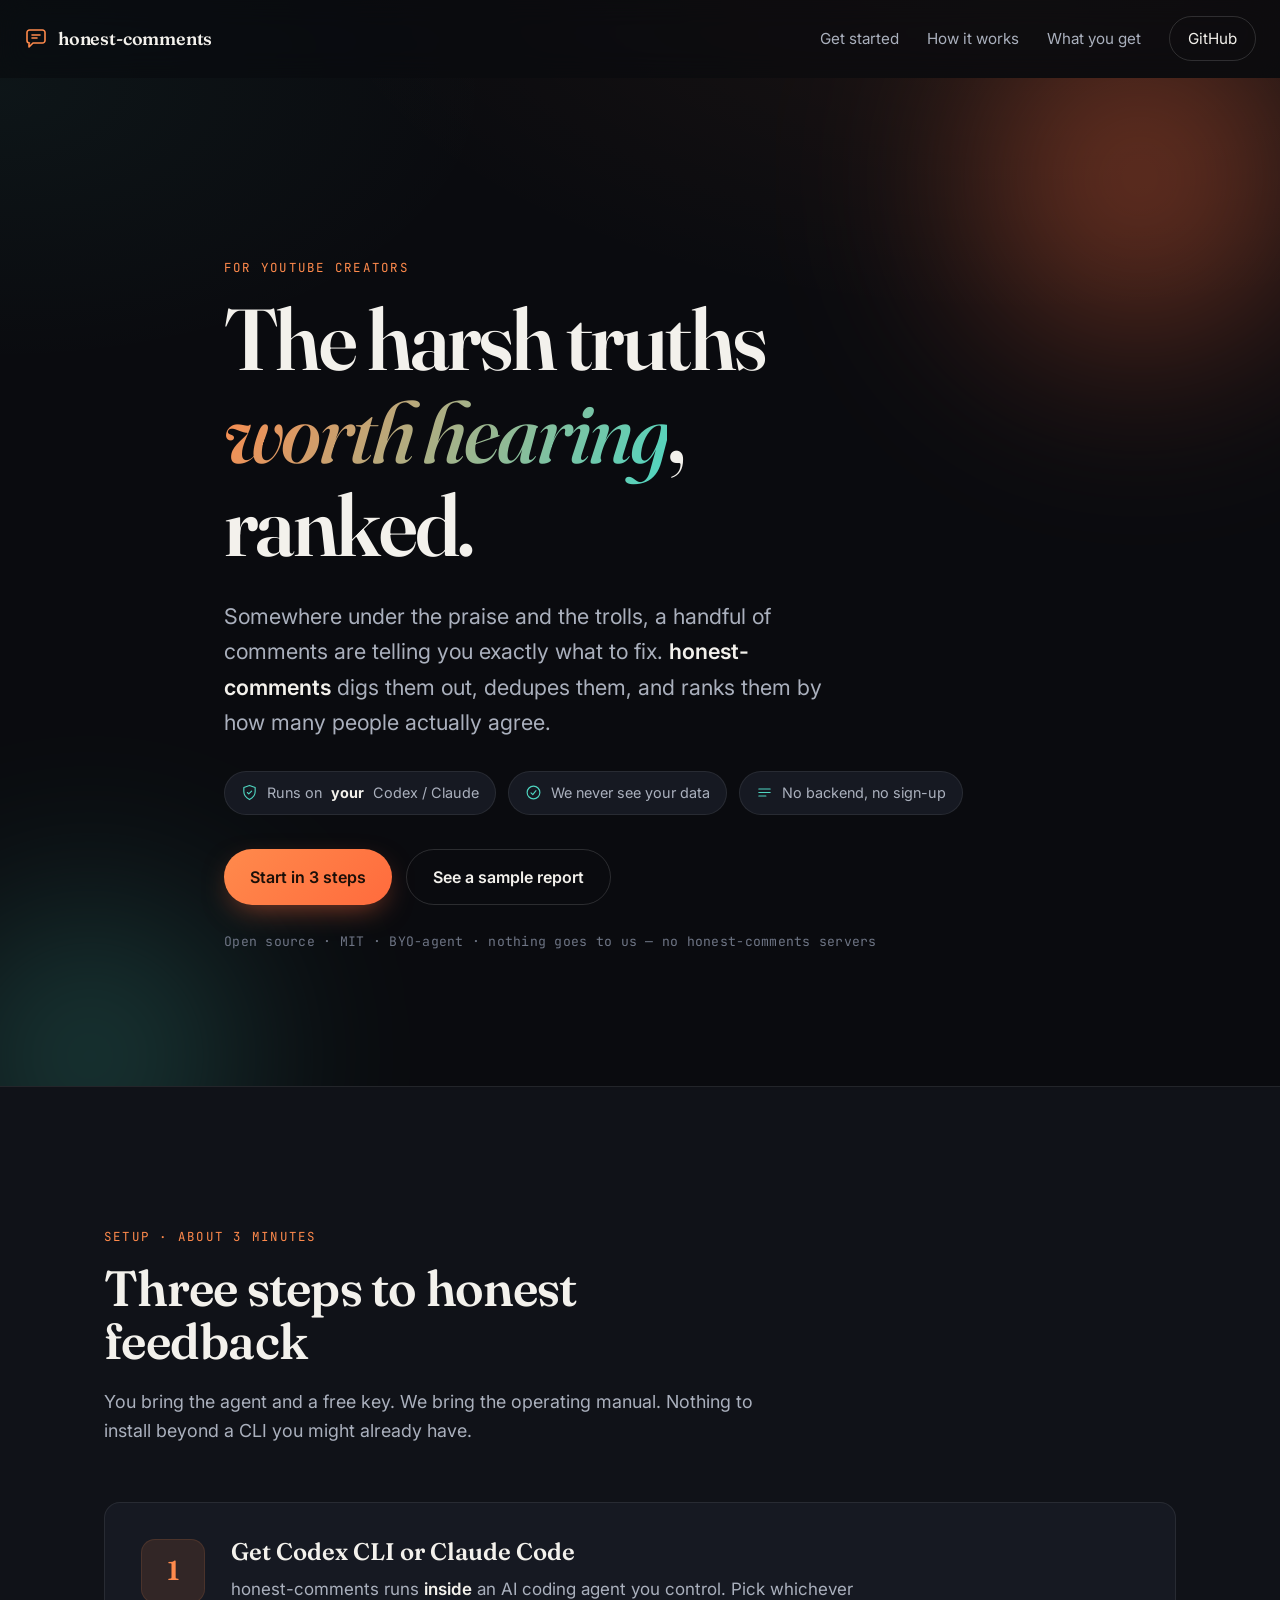
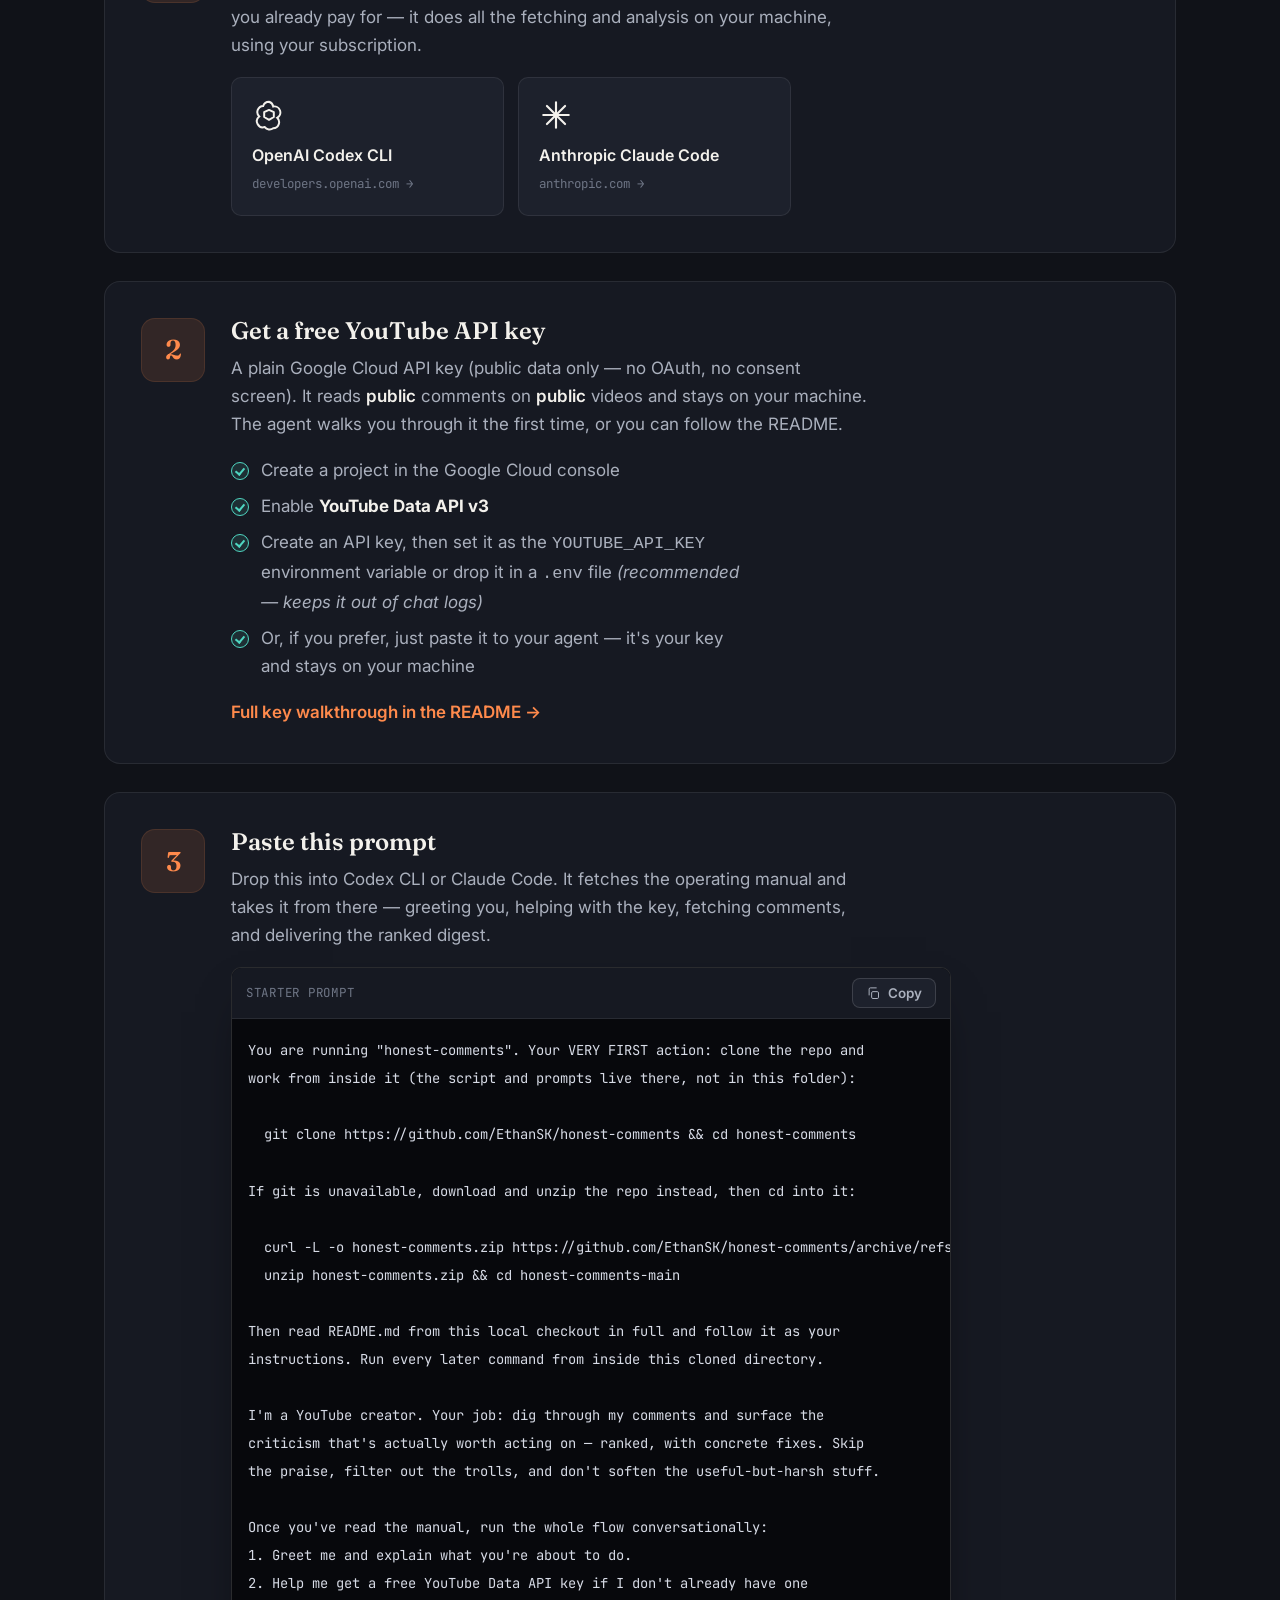
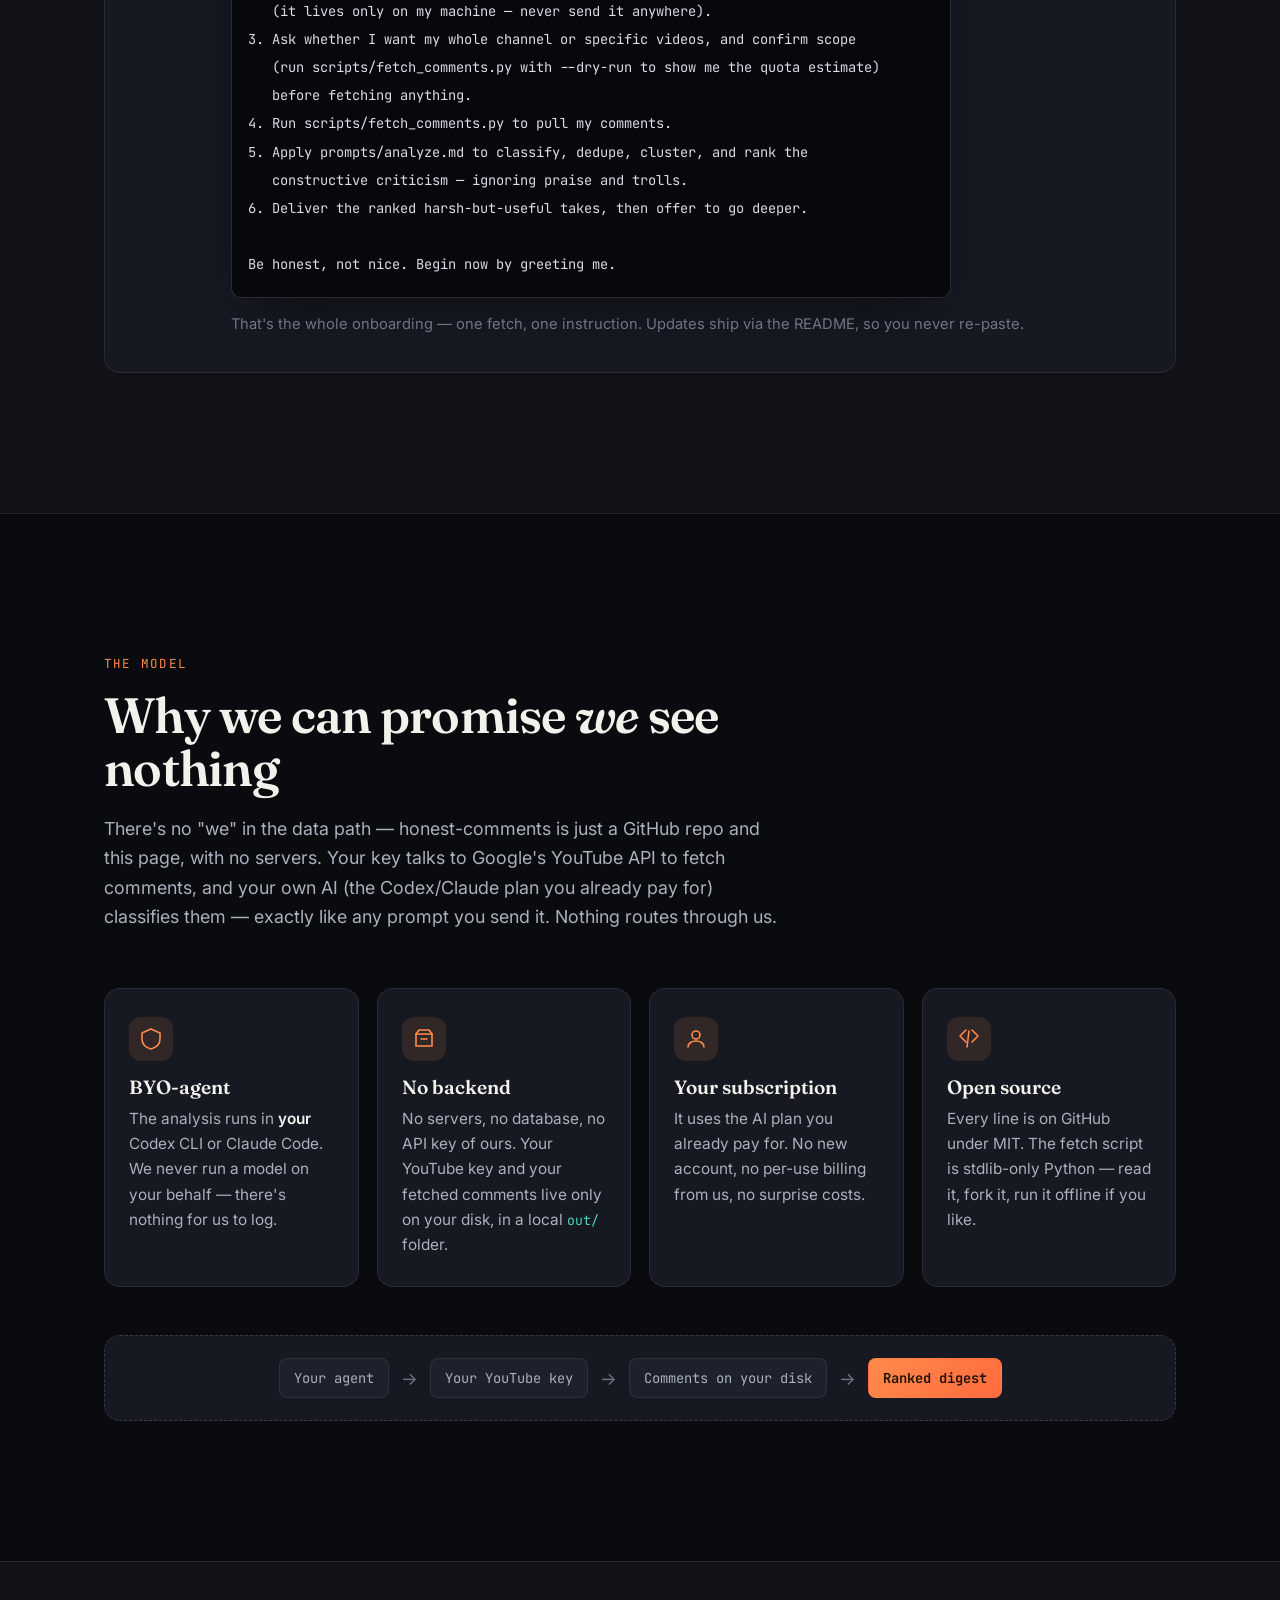
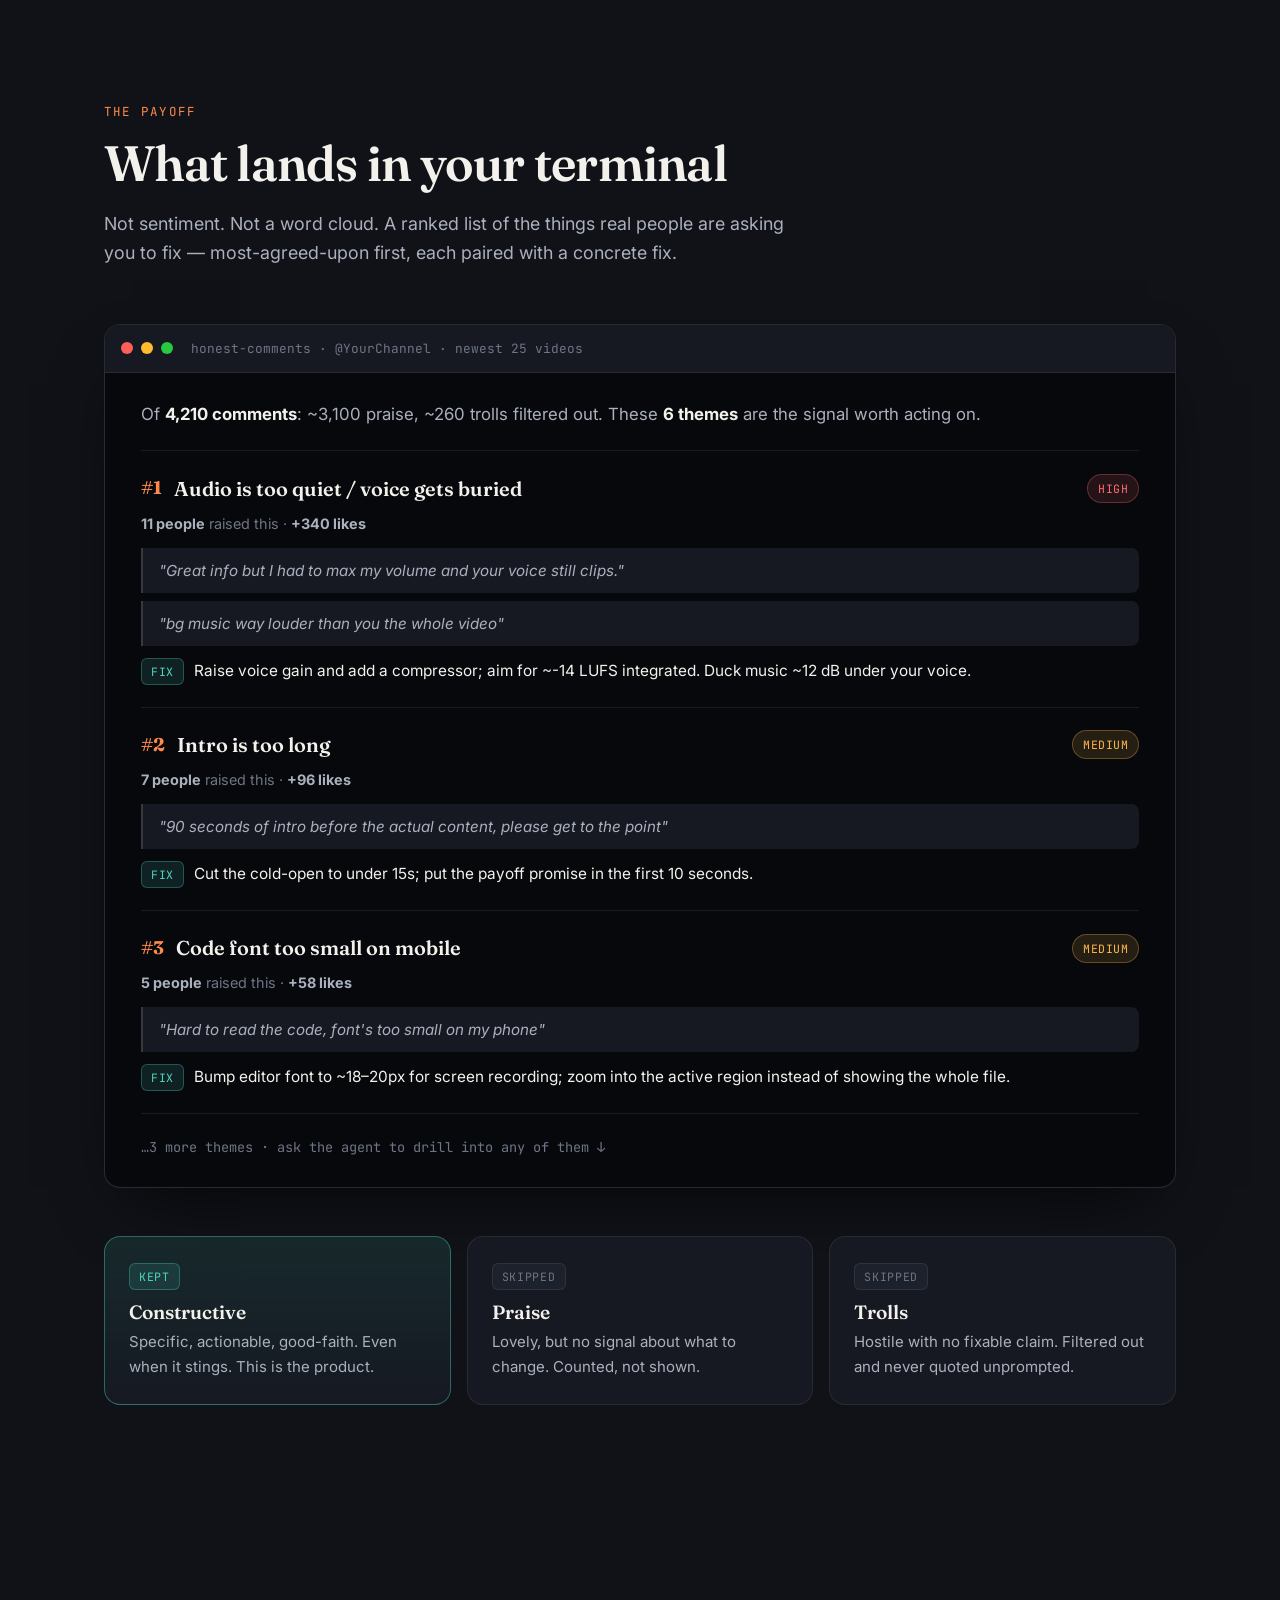
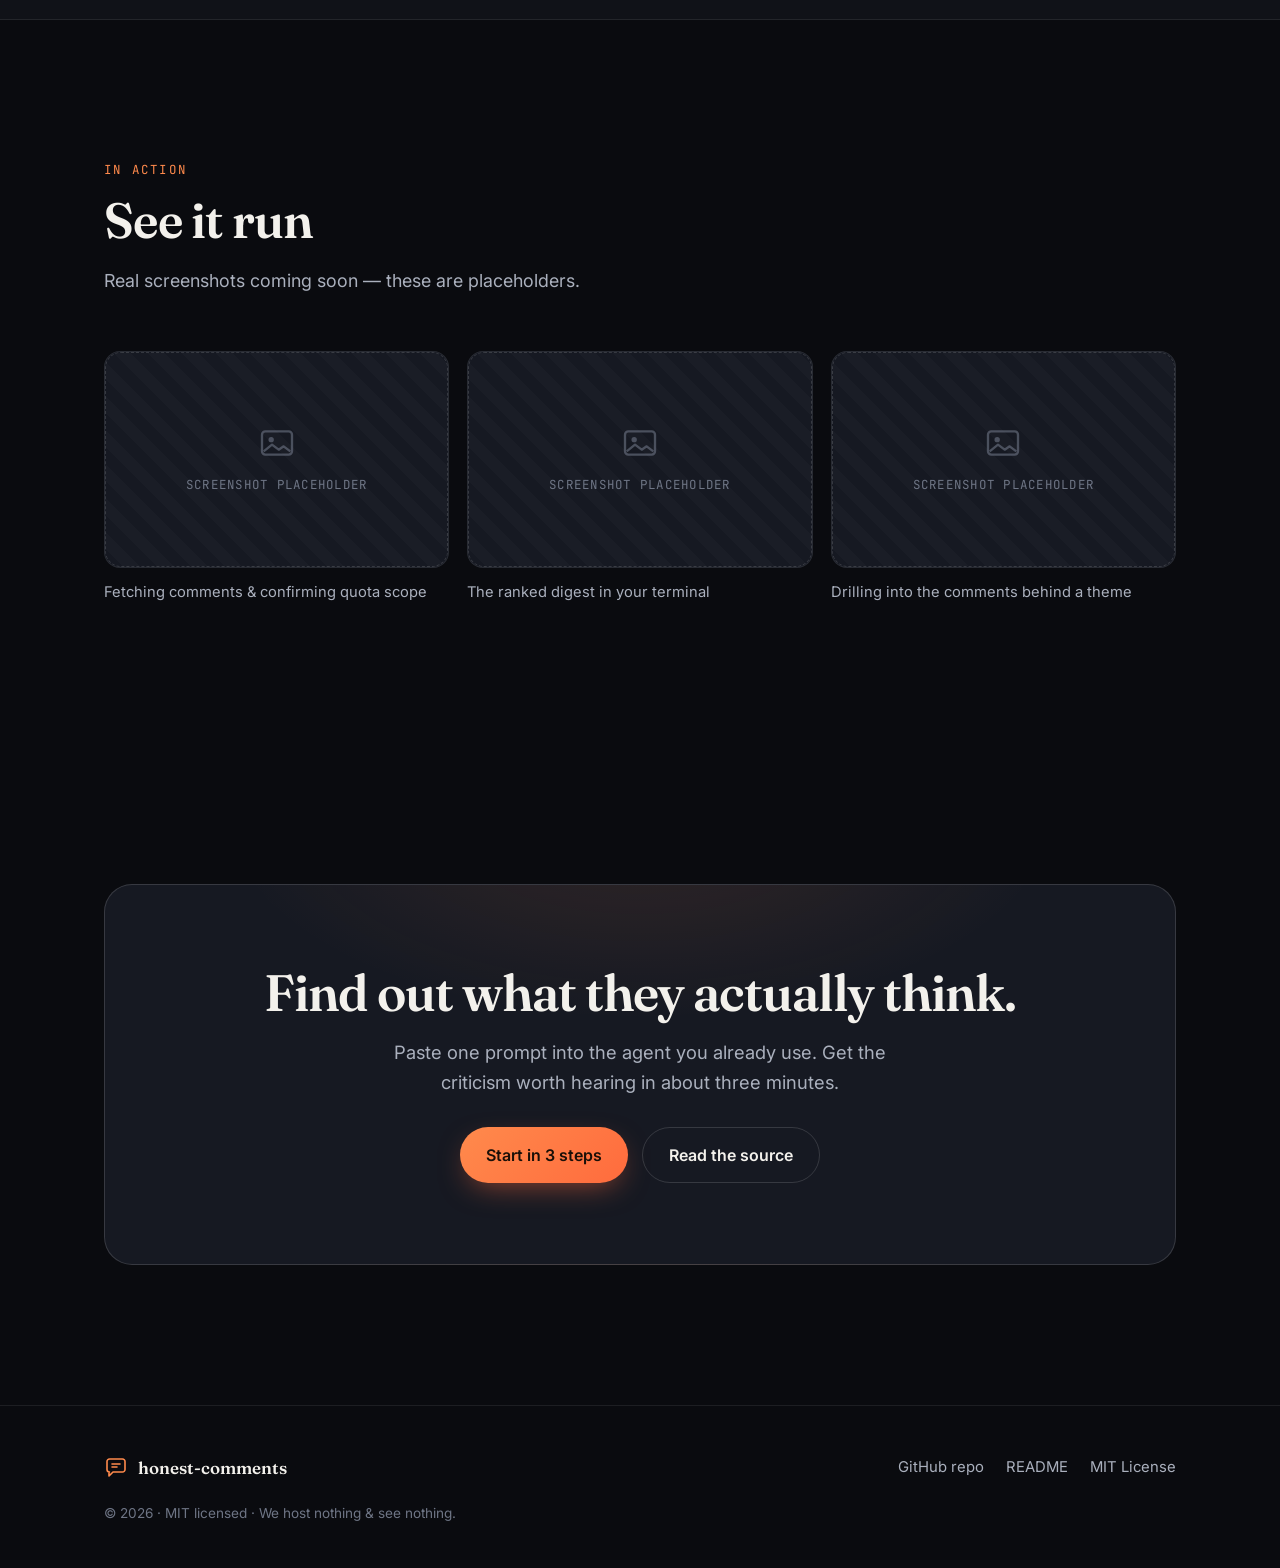
==== site/index.html @ a4f4dc0f "fix: resolve all Codex review findings (P0/P1/P2) P0: - clone-first flow — starter prompt now git-cl" ====
<!DOCTYPE html>
<!--
  honest-comments — landing page
  ================================
  Static GitHub Pages site. Vanilla HTML/CSS/JS only — NO framework, NO build step.
  Visual identity: dark "creator studio" palette, characterful display font (Fraunces)
  paired with a clean grotesque body (Inter). The whole page is one long scroll with
  tasteful reveal-on-scroll motion (see script.js + .reveal class in styles.css).

  Page structure (top -> bottom):
    1. Sticky nav
    2. Hero — the pitch + the privacy promise
    3. The three-step flow (THE centerpiece): Get an agent -> Get a key -> Paste prompt
    4. "How it works" — BYO-agent / no backend / your subscription / open source
    5. "What you get" — a mocked ranked-criticism output card
    6. Screenshot placeholders (clearly labelled — real screenshots swapped in later)
    7. Footer — GitHub repo + MIT

  Anything marked SCREENSHOT PLACEHOLDER or LOGO PLACEHOLDER is intentional and meant
  to be replaced with real assets later.
-->
<html lang="en">
<head>
  <meta charset="UTF-8" />
  <meta name="viewport" content="width=device-width, initial-scale=1.0" />

  <!--
    NO-JS SAFETY (P1-9): mark <html> as JS-capable BEFORE the stylesheet paints.
    The .reveal hide rule in styles.css is scoped under `.js`, so if this line
    never runs (JS disabled / blocked / errored), the page renders fully visible
    instead of mostly blank. This must stay here, inline + early in <head>, so it
    executes before first paint (no flash of hidden content).
  -->
  <script>document.documentElement.classList.add('js');</script>
  <title>honest-comments — your harshest fans, ranked</title>
  <meta
    name="description"
    content="Find the genuinely useful criticism buried in your YouTube comments. No praise, no trolls — just the harsh truths worth hearing. Runs on your own Codex CLI or Claude Code; we never see your data."
  />

  <!-- Open Graph / social preview (placeholder image lives in assets/) -->
  <meta property="og:title" content="honest-comments — your harshest fans, ranked" />
  <meta
    property="og:description"
    content="The constructive criticism buried in your YouTube comments, ranked. BYO-agent. We see nothing."
  />
  <meta property="og:type" content="website" />

  <!--
    Fonts: Fraunces = the characterful display face (high-contrast, a bit editorial,
    gives the page personality without being a novelty font). Inter = clean neutral body.
    Preconnect first so the fonts don't block first paint noticeably.
  -->
  <link rel="preconnect" href="https://fonts.googleapis.com" />
  <link rel="preconnect" href="https://fonts.gstatic.com" crossorigin />
  <link
    href="https://fonts.googleapis.com/css2?family=Fraunces:opsz,wght@9..144,400;9..144,500;9..144,600;9..144,700;9..144,900&family=Inter:wght@400;500;600;700&family=JetBrains+Mono:wght@400;500&display=swap"
    rel="stylesheet"
  />

  <link rel="stylesheet" href="styles.css" />
</head>
<body>
  <!-- ============================================================= -->
  <!-- STICKY NAV                                                    -->
  <!-- ============================================================= -->
  <header class="nav" id="nav">
    <a class="nav__brand" href="#top" aria-label="honest-comments home">
      <!-- Tiny inline logo mark: a speech bubble with a downward "rank" chevron -->
      <svg class="nav__logo" viewBox="0 0 24 24" aria-hidden="true">
        <path
          d="M3 5.5A2.5 2.5 0 0 1 5.5 3h13A2.5 2.5 0 0 1 21 5.5v8a2.5 2.5 0 0 1-2.5 2.5H9l-4 4v-4H5.5A2.5 2.5 0 0 1 3 13.5z"
          fill="none"
          stroke="currentColor"
          stroke-width="1.6"
          stroke-linejoin="round"
        />
        <path d="M8 8h8M8 11h5" stroke="currentColor" stroke-width="1.6" stroke-linecap="round" />
      </svg>
      <span>honest-comments</span>
    </a>

    <nav class="nav__links" aria-label="Primary">
      <a href="#steps">Get started</a>
      <a href="#how">How it works</a>
      <a href="#output">What you get</a>
      <a class="nav__cta" href="https://github.com/EthanSK/honest-comments" target="_blank" rel="noopener">
        GitHub
      </a>
    </nav>
  </header>

  <main id="top">
    <!-- ============================================================= -->
    <!-- HERO                                                          -->
    <!-- ============================================================= -->
    <section class="hero">
      <!-- soft radial glows sit behind the content (purely decorative, see CSS) -->
      <div class="hero__glow hero__glow--a" aria-hidden="true"></div>
      <div class="hero__glow hero__glow--b" aria-hidden="true"></div>

      <div class="hero__inner container">
        <p class="eyebrow reveal">For YouTube creators</p>

        <h1 class="hero__title reveal">
          The harsh truths<br />
          <span class="hero__title-accent">worth hearing</span>,<br />
          ranked.
        </h1>

        <p class="hero__sub reveal">
          Somewhere under the praise and the trolls, a handful of comments are
          telling you exactly what to fix. <strong>honest-comments</strong> digs them
          out, dedupes them, and ranks them by how many people actually agree.
        </p>

        <!-- The privacy promise is the trust anchor — give it its own pill row -->
        <div class="hero__promise reveal">
          <span class="pill">
            <svg viewBox="0 0 24 24" aria-hidden="true" class="pill__icon">
              <path d="M12 2 4 5v6c0 5 3.4 8.5 8 11 4.6-2.5 8-6 8-11V5z" fill="none" stroke="currentColor" stroke-width="1.6" stroke-linejoin="round"/>
              <path d="m9 12 2 2 4-4" fill="none" stroke="currentColor" stroke-width="1.6" stroke-linecap="round" stroke-linejoin="round"/>
            </svg>
            Runs on <strong>your</strong> Codex / Claude
          </span>
          <span class="pill">
            <svg viewBox="0 0 24 24" aria-hidden="true" class="pill__icon">
              <circle cx="12" cy="12" r="9" fill="none" stroke="currentColor" stroke-width="1.6"/>
              <path d="M8.5 12.5 11 15l4.5-5.5" fill="none" stroke="currentColor" stroke-width="1.6" stroke-linecap="round" stroke-linejoin="round"/>
            </svg>
            We never see your data
          </span>
          <span class="pill">
            <svg viewBox="0 0 24 24" aria-hidden="true" class="pill__icon">
              <path d="M4 7h16M4 12h16M4 17h10" stroke="currentColor" stroke-width="1.6" stroke-linecap="round"/>
            </svg>
            No backend, no sign-up
          </span>
        </div>

        <div class="hero__actions reveal">
          <a class="btn btn--primary" href="#steps">Start in 3 steps</a>
          <a class="btn btn--ghost" href="#output">See a sample report</a>
        </div>

        <!-- P1-4: honest framing — don't claim "zero data leaves your machine"
             (comment text goes to YOUR AI provider to classify; the key + fetch
             requests go to Google's YouTube API). The true claim is that NONE of
             it goes to *us* — honest-comments has no servers. -->
        <p class="hero__foot reveal">
          Open source · MIT · BYO-agent · nothing goes to us — no honest-comments servers
        </p>
      </div>
    </section>

    <!-- ============================================================= -->
    <!-- THE THREE-STEP FLOW (centerpiece)                             -->
    <!-- ============================================================= -->
    <section class="steps section" id="steps">
      <div class="container">
        <header class="section__head reveal">
          <p class="eyebrow">Setup · about 3 minutes</p>
          <h2 class="section__title">Three steps to honest feedback</h2>
          <p class="section__lede">
            You bring the agent and a free key. We bring the operating manual.
            Nothing to install beyond a CLI you might already have.
          </p>
        </header>

        <ol class="steps__list">
          <!-- STEP 1 — get an agent -->
          <li class="step reveal">
            <div class="step__num">1</div>
            <div class="step__body">
              <h3 class="step__title">Get Codex CLI or Claude Code</h3>
              <p class="step__text">
                honest-comments runs <em>inside</em> an AI coding agent you control.
                Pick whichever you already pay for — it does all the fetching and
                analysis on your machine, using your subscription.
              </p>

              <!-- Two agent option cards, each with an inline LOGO PLACEHOLDER SVG -->
              <div class="agent-grid">
                <a
                  class="agent-card"
                  href="https://developers.openai.com/codex/cli/"
                  target="_blank"
                  rel="noopener"
                >
                  <!--
                    LOGO PLACEHOLDER — OpenAI / Codex.
                    Replace this inline SVG with the official OpenAI mark when available.
                    Kept monochrome so it inherits the card's text colour.
                  -->
                  <span class="agent-card__logo" aria-hidden="true">
                    <svg viewBox="0 0 24 24">
                      <path
                        d="M12 2.6a4.3 4.3 0 0 0-4.1 3 4.3 4.3 0 0 0-2.8 7.4A4.3 4.3 0 0 0 9 20.5a4.3 4.3 0 0 0 6 .9 4.3 4.3 0 0 0 2.8-7.4A4.3 4.3 0 0 0 15 6a4.3 4.3 0 0 0-3-3.4Z"
                        fill="none"
                        stroke="currentColor"
                        stroke-width="1.4"
                      />
                      <path d="M12 8.4 15.4 10v3.4L12 15.4 8.6 13.4V10z" fill="none" stroke="currentColor" stroke-width="1.4" stroke-linejoin="round"/>
                    </svg>
                  </span>
                  <span class="agent-card__name">OpenAI Codex CLI</span>
                  <span class="agent-card__hint">developers.openai.com →</span>
                </a>

                <a
                  class="agent-card"
                  href="https://www.anthropic.com/claude-code"
                  target="_blank"
                  rel="noopener"
                >
                  <!--
                    LOGO PLACEHOLDER — Anthropic / Claude.
                    Replace with the official Anthropic "burst" mark when available.
                  -->
                  <span class="agent-card__logo" aria-hidden="true">
                    <svg viewBox="0 0 24 24">
                      <g stroke="currentColor" stroke-width="1.5" stroke-linecap="round">
                        <path d="M12 3v18M3 12h18M5.6 5.6l12.8 12.8M18.4 5.6 5.6 18.4"/>
                      </g>
                    </svg>
                  </span>
                  <span class="agent-card__name">Anthropic Claude Code</span>
                  <span class="agent-card__hint">anthropic.com →</span>
                </a>
              </div>
            </div>
          </li>

          <!-- STEP 2 — get a free YouTube API key -->
          <li class="step reveal">
            <div class="step__num">2</div>
            <div class="step__body">
              <h3 class="step__title">Get a free YouTube API key</h3>
              <p class="step__text">
                A plain Google Cloud API key (public data only — no OAuth, no consent
                screen). It reads <em>public</em> comments on <em>public</em> videos and
                stays on your machine. The agent walks you through it the first time, or
                you can follow the README.
              </p>

              <!-- Mini checklist that mirrors the README walkthrough.
                   P1-5: lead with the env-var path (more private — keeps the key
                   out of chat logs); paste-to-agent is the explicit secondary
                   fallback. Same ordering as README Step 1. -->
              <ul class="ticklist">
                <li>Create a project in the Google Cloud console</li>
                <li>Enable <strong>YouTube Data API v3</strong></li>
                <li>
                  Create an API key, then set it as the
                  <code>YOUTUBE_API_KEY</code> environment variable or drop it in
                  a <code>.env</code> file <em>(recommended — keeps it out of
                  chat logs)</em>
                </li>
                <li>Or, if you prefer, just paste it to your agent — it's your key and stays on your machine</li>
              </ul>

              <a
                class="inline-link"
                href="https://github.com/EthanSK/honest-comments#step-1--get-a-free-youtube-data-api-key"
                target="_blank"
                rel="noopener"
              >
                Full key walkthrough in the README →
              </a>
            </div>
          </li>

          <!-- STEP 3 — paste the starter prompt -->
          <li class="step reveal">
            <div class="step__num">3</div>
            <div class="step__body">
              <h3 class="step__title">Paste this prompt</h3>
              <p class="step__text">
                Drop this into Codex CLI or Claude Code. It fetches the operating manual
                and takes it from there — greeting you, helping with the key, fetching
                comments, and delivering the ranked digest.
              </p>

              <!-- Copyable starter prompt block. Copy handled in script.js. -->
              <div class="codeblock" data-copy-block>
                <div class="codeblock__bar">
                  <span class="codeblock__label">Starter prompt</span>
                  <button class="copy-btn" type="button" data-copy-btn aria-label="Copy starter prompt">
                    <svg viewBox="0 0 24 24" aria-hidden="true" class="copy-btn__icon">
                      <rect x="9" y="9" width="11" height="11" rx="2" fill="none" stroke="currentColor" stroke-width="1.6"/>
                      <path d="M5 15V5a2 2 0 0 1 2-2h10" fill="none" stroke="currentColor" stroke-width="1.6"/>
                    </svg>
                    <span class="copy-btn__text">Copy</span>
                  </button>
                </div>
                <!--
                  The exact text inside <code> is what gets copied. Keep it in sync with
                  the repo's STARTER_PROMPT.md / site/starter.txt. Whitespace matters.
                -->
                <pre class="codeblock__pre"><code data-copy-source>You are running "honest-comments". Your VERY FIRST action: clone the repo and
work from inside it (the script and prompts live there, not in this folder):

  git clone https://github.com/EthanSK/honest-comments &amp;&amp; cd honest-comments

If git is unavailable, download and unzip the repo instead, then cd into it:

  curl -L -o honest-comments.zip https://github.com/EthanSK/honest-comments/archive/refs/heads/main.zip
  unzip honest-comments.zip &amp;&amp; cd honest-comments-main

Then read README.md from this local checkout in full and follow it as your
instructions. Run every later command from inside this cloned directory.

I'm a YouTube creator. Your job: dig through my comments and surface the
criticism that's actually worth acting on — ranked, with concrete fixes. Skip
the praise, filter out the trolls, and don't soften the useful-but-harsh stuff.

Once you've read the manual, run the whole flow conversationally:
1. Greet me and explain what you're about to do.
2. Help me get a free YouTube Data API key if I don't already have one
   (it lives only on my machine — never send it anywhere).
3. Ask whether I want my whole channel or specific videos, and confirm scope
   (run scripts/fetch_comments.py with --dry-run to show me the quota estimate)
   before fetching anything.
4. Run scripts/fetch_comments.py to pull my comments.
5. Apply prompts/analyze.md to classify, dedupe, cluster, and rank the
   constructive criticism — ignoring praise and trolls.
6. Deliver the ranked harsh-but-useful takes, then offer to go deeper.

Be honest, not nice. Begin now by greeting me.</code></pre>
              </div>

              <p class="step__note">
                That's the whole onboarding — one fetch, one instruction. Updates ship
                via the README, so you never re-paste.
              </p>
            </div>
          </li>
        </ol>
      </div>
    </section>

    <!-- ============================================================= -->
    <!-- HOW IT WORKS                                                  -->
    <!-- ============================================================= -->
    <section class="how section" id="how">
      <div class="container">
        <header class="section__head reveal">
          <p class="eyebrow">The model</p>
          <h2 class="section__title">Why we can promise <em>we</em> see nothing</h2>
          <p class="section__lede">
            There's no "we" in the data path — honest-comments is just a GitHub repo and
            this page, with no servers. Your key talks to Google's YouTube API to fetch
            comments, and your own AI (the Codex/Claude plan you already pay for) classifies
            them — exactly like any prompt you send it. Nothing routes through us.
          </p>
        </header>

        <div class="how__grid">
          <article class="feature reveal">
            <div class="feature__icon" aria-hidden="true">
              <svg viewBox="0 0 24 24"><path d="M12 2 3 6v6c0 5 4 8.5 9 10 5-1.5 9-5 9-10V6z" fill="none" stroke="currentColor" stroke-width="1.6" stroke-linejoin="round"/></svg>
            </div>
            <h3>BYO-agent</h3>
            <p>
              The analysis runs in <em>your</em> Codex CLI or Claude Code. We never run a
              model on your behalf — there's nothing for us to log.
            </p>
          </article>

          <article class="feature reveal">
            <div class="feature__icon" aria-hidden="true">
              <svg viewBox="0 0 24 24"><path d="M4 7h16v12H4z" fill="none" stroke="currentColor" stroke-width="1.6"/><path d="M4 7 7 3h10l3 4M9 12h6" stroke="currentColor" stroke-width="1.6" stroke-linecap="round" stroke-linejoin="round" fill="none"/></svg>
            </div>
            <h3>No backend</h3>
            <p>
              No servers, no database, no API key of ours. Your YouTube key and your
              fetched comments live only on your disk, in a local <code>out/</code> folder.
            </p>
          </article>

          <article class="feature reveal">
            <div class="feature__icon" aria-hidden="true">
              <svg viewBox="0 0 24 24"><circle cx="12" cy="8" r="4" fill="none" stroke="currentColor" stroke-width="1.6"/><path d="M4 20c0-4 4-6 8-6s8 2 8 6" fill="none" stroke="currentColor" stroke-width="1.6" stroke-linecap="round"/></svg>
            </div>
            <h3>Your subscription</h3>
            <p>
              It uses the AI plan you already pay for. No new account, no per-use billing
              from us, no surprise costs.
            </p>
          </article>

          <article class="feature reveal">
            <div class="feature__icon" aria-hidden="true">
              <svg viewBox="0 0 24 24"><path d="M9 3 3 9l6 6M15 3l6 6-6 6M12 4l-2 16" fill="none" stroke="currentColor" stroke-width="1.6" stroke-linecap="round" stroke-linejoin="round"/></svg>
            </div>
            <h3>Open source</h3>
            <p>
              Every line is on GitHub under MIT. The fetch script is stdlib-only Python —
              read it, fork it, run it offline if you like.
            </p>
          </article>
        </div>

        <!-- One-line flow diagram so the "no middleman" claim is concrete -->
        <div class="flowline reveal" aria-label="Data flow">
          <span class="flowline__node">Your agent</span>
          <span class="flowline__arrow">→</span>
          <span class="flowline__node">Your YouTube key</span>
          <span class="flowline__arrow">→</span>
          <span class="flowline__node">Comments on your disk</span>
          <span class="flowline__arrow">→</span>
          <span class="flowline__node flowline__node--accent">Ranked digest</span>
        </div>
      </div>
    </section>

    <!-- ============================================================= -->
    <!-- WHAT YOU GET — mocked ranked-criticism output card            -->
    <!-- ============================================================= -->
    <section class="output section" id="output">
      <div class="container">
        <header class="section__head reveal">
          <p class="eyebrow">The payoff</p>
          <h2 class="section__title">What lands in your terminal</h2>
          <p class="section__lede">
            Not sentiment. Not a word cloud. A ranked list of the things real people are
            asking you to fix — most-agreed-upon first, each paired with a concrete fix.
          </p>
        </header>

        <!--
          Mocked digest output. This is a faked-but-realistic example so creators see
          the value before installing. Numbers/quotes are illustrative placeholders.
        -->
        <div class="digest reveal">
          <div class="digest__bar">
            <span class="dot dot--r"></span>
            <span class="dot dot--y"></span>
            <span class="dot dot--g"></span>
            <span class="digest__file">honest-comments · @YourChannel · newest 25 videos</span>
          </div>

          <div class="digest__body">
            <p class="digest__summary">
              Of <strong>4,210 comments</strong>: ~3,100 praise, ~260 trolls filtered out.
              These <strong>6 themes</strong> are the signal worth acting on.
            </p>

            <!-- Insight #1 -->
            <article class="insight">
              <div class="insight__head">
                <span class="insight__rank">#1</span>
                <h3 class="insight__title">Audio is too quiet / voice gets buried</h3>
                <span class="sev sev--high">High</span>
              </div>
              <p class="insight__meta">
                <strong>11 people</strong> raised this · <strong>+340 likes</strong>
              </p>
              <blockquote class="insight__quote">
                "Great info but I had to max my volume and your voice still clips."
              </blockquote>
              <blockquote class="insight__quote">
                "bg music way louder than you the whole video"
              </blockquote>
              <p class="insight__fix">
                <span class="fix-tag">Fix</span>
                Raise voice gain and add a compressor; aim for ~-14 LUFS integrated. Duck
                music ~12&nbsp;dB under your voice.
              </p>
            </article>

            <!-- Insight #2 -->
            <article class="insight">
              <div class="insight__head">
                <span class="insight__rank">#2</span>
                <h3 class="insight__title">Intro is too long</h3>
                <span class="sev sev--med">Medium</span>
              </div>
              <p class="insight__meta">
                <strong>7 people</strong> raised this · <strong>+96 likes</strong>
              </p>
              <blockquote class="insight__quote">
                "90 seconds of intro before the actual content, please get to the point"
              </blockquote>
              <p class="insight__fix">
                <span class="fix-tag">Fix</span>
                Cut the cold-open to under 15s; put the payoff promise in the first 10
                seconds.
              </p>
            </article>

            <!-- Insight #3 -->
            <article class="insight">
              <div class="insight__head">
                <span class="insight__rank">#3</span>
                <h3 class="insight__title">Code font too small on mobile</h3>
                <span class="sev sev--med">Medium</span>
              </div>
              <p class="insight__meta">
                <strong>5 people</strong> raised this · <strong>+58 likes</strong>
              </p>
              <blockquote class="insight__quote">
                "Hard to read the code, font's too small on my phone"
              </blockquote>
              <p class="insight__fix">
                <span class="fix-tag">Fix</span>
                Bump editor font to ~18–20px for screen recording; zoom into the active
                region instead of showing the whole file.
              </p>
            </article>

            <p class="digest__more">…3 more themes · ask the agent to drill into any of them ↓</p>
          </div>
        </div>

        <!-- The 3-bucket explainer that makes the digest trustworthy -->
        <div class="buckets reveal">
          <div class="bucket bucket--keep">
            <span class="bucket__tag">Kept</span>
            <h4>Constructive</h4>
            <p>Specific, actionable, good-faith. Even when it stings. This is the product.</p>
          </div>
          <div class="bucket bucket--drop">
            <span class="bucket__tag">Skipped</span>
            <h4>Praise</h4>
            <p>Lovely, but no signal about what to change. Counted, not shown.</p>
          </div>
          <div class="bucket bucket--drop">
            <span class="bucket__tag">Skipped</span>
            <h4>Trolls</h4>
            <p>Hostile with no fixable claim. Filtered out and never quoted unprompted.</p>
          </div>
        </div>

        <p class="buckets__note reveal">
          <strong>Harsh ≠ troll.</strong> A brutal comment with a real, fixable point is
          <em>constructive</em>. Tone is never the classifier — that's the line everyone
          else gets wrong.
        </p>
      </div>
    </section>

    <!-- ============================================================= -->
    <!-- SCREENSHOTS — clearly-labelled placeholders                   -->
    <!-- ============================================================= -->
    <section class="shots section">
      <div class="container">
        <header class="section__head reveal">
          <p class="eyebrow">In action</p>
          <h2 class="section__title">See it run</h2>
          <p class="section__lede">Real screenshots coming soon — these are placeholders.</p>
        </header>

        <div class="shots__grid">
          <!--
            SCREENSHOT PLACEHOLDER #1
            Swap this whole figure's body for an <img> when the real asset is ready.
            Suggested capture: the agent fetching comments + the quota estimate confirm.
          -->
          <figure class="shot reveal">
            <div class="shot__frame">
              <div class="shot__placeholder">
                <svg viewBox="0 0 24 24" aria-hidden="true"><rect x="3" y="5" width="18" height="14" rx="2" fill="none" stroke="currentColor" stroke-width="1.4"/><circle cx="8.5" cy="10" r="1.6" fill="currentColor"/><path d="m4 17 5-4 4 3 3-2 4 3" fill="none" stroke="currentColor" stroke-width="1.4" stroke-linejoin="round"/></svg>
                <span>SCREENSHOT PLACEHOLDER</span>
              </div>
            </div>
            <figcaption>Fetching comments &amp; confirming quota scope</figcaption>
          </figure>

          <!-- SCREENSHOT PLACEHOLDER #2 — the ranked digest as rendered in the terminal -->
          <figure class="shot reveal">
            <div class="shot__frame">
              <div class="shot__placeholder">
                <svg viewBox="0 0 24 24" aria-hidden="true"><rect x="3" y="5" width="18" height="14" rx="2" fill="none" stroke="currentColor" stroke-width="1.4"/><circle cx="8.5" cy="10" r="1.6" fill="currentColor"/><path d="m4 17 5-4 4 3 3-2 4 3" fill="none" stroke="currentColor" stroke-width="1.4" stroke-linejoin="round"/></svg>
                <span>SCREENSHOT PLACEHOLDER</span>
              </div>
            </div>
            <figcaption>The ranked digest in your terminal</figcaption>
          </figure>

          <!-- SCREENSHOT PLACEHOLDER #3 — drilling into a single theme -->
          <figure class="shot reveal">
            <div class="shot__frame">
              <div class="shot__placeholder">
                <svg viewBox="0 0 24 24" aria-hidden="true"><rect x="3" y="5" width="18" height="14" rx="2" fill="none" stroke="currentColor" stroke-width="1.4"/><circle cx="8.5" cy="10" r="1.6" fill="currentColor"/><path d="m4 17 5-4 4 3 3-2 4 3" fill="none" stroke="currentColor" stroke-width="1.4" stroke-linejoin="round"/></svg>
                <span>SCREENSHOT PLACEHOLDER</span>
              </div>
            </div>
            <figcaption>Drilling into the comments behind a theme</figcaption>
          </figure>
        </div>
      </div>
    </section>

    <!-- ============================================================= -->
    <!-- FINAL CTA                                                     -->
    <!-- ============================================================= -->
    <section class="cta section">
      <div class="container">
        <div class="cta__card reveal">
          <h2 class="cta__title">Find out what they actually think.</h2>
          <p class="cta__sub">
            Paste one prompt into the agent you already use. Get the criticism worth
            hearing in about three minutes.
          </p>
          <div class="cta__actions">
            <a class="btn btn--primary" href="#steps">Start in 3 steps</a>
            <a
              class="btn btn--ghost"
              href="https://github.com/EthanSK/honest-comments"
              target="_blank"
              rel="noopener"
            >
              Read the source
            </a>
          </div>
        </div>
      </div>
    </section>
  </main>

  <!-- ============================================================= -->
  <!-- FOOTER                                                         -->
  <!-- ============================================================= -->
  <footer class="footer">
    <div class="container footer__inner">
      <div class="footer__brand">
        <svg class="nav__logo" viewBox="0 0 24 24" aria-hidden="true">
          <path
            d="M3 5.5A2.5 2.5 0 0 1 5.5 3h13A2.5 2.5 0 0 1 21 5.5v8a2.5 2.5 0 0 1-2.5 2.5H9l-4 4v-4H5.5A2.5 2.5 0 0 1 3 13.5z"
            fill="none" stroke="currentColor" stroke-width="1.6" stroke-linejoin="round"
          />
          <path d="M8 8h8M8 11h5" stroke="currentColor" stroke-width="1.6" stroke-linecap="round" />
        </svg>
        <span>honest-comments</span>
      </div>

      <nav class="footer__links" aria-label="Footer">
        <a href="https://github.com/EthanSK/honest-comments" target="_blank" rel="noopener">GitHub repo</a>
        <a href="https://github.com/EthanSK/honest-comments/blob/main/README.md" target="_blank" rel="noopener">README</a>
        <a href="https://github.com/EthanSK/honest-comments/blob/main/LICENSE" target="_blank" rel="noopener">MIT License</a>
      </nav>

      <p class="footer__fine">
        © 2026 · MIT licensed · We host nothing &amp; see nothing.
      </p>
    </div>
  </footer>

  <script src="script.js" defer></script>
</body>
</html>
---- site/styles.css ----
/* =================================================================
   honest-comments — styles
   =================================================================
   Visual identity:
   - Palette: deep near-black studio background (#0b0c10-ish) with a faint
     warm-charcoal layer, an amber/coral primary accent (the "honest, a bit
     spicy" colour) and a cool teal secondary for the "kept/constructive" signal.
   - Type: Fraunces (display, editorial high-contrast) for headings; Inter for
     body; JetBrains Mono for code/terminal surfaces.
   - Generous spacing, big section rhythm, soft glows, tasteful reveal motion.
   The whole thing is design-tokens-first via :root custom properties so the
   palette can be retuned in one place.
   ================================================================= */

/* ---------- Design tokens ---------- */
:root {
  /* Backgrounds (darkest -> raised surface) */
  --bg:        #0a0b0f;   /* page base — near black with a hint of blue */
  --bg-2:      #101218;   /* raised panels */
  --bg-3:      #161922;   /* cards / code blocks */
  --bg-4:      #1d212c;   /* hover / inset */

  /* Text */
  --text:      #f3f1ec;   /* warm off-white, easier on eyes than pure #fff */
  --text-dim:  #aab0bd;   /* secondary copy */
  --text-mute: #6e7585;   /* captions, fine print */

  /* Accents */
  --accent:        #ff8a4c;   /* amber/coral — the "honest" primary */
  --accent-hot:    #ff6b3d;   /* deeper coral for gradients/hover */
  --accent-soft:   rgba(255, 138, 76, 0.12);
  --teal:          #4fd6c1;   /* "constructive / kept" signal */
  --teal-soft:     rgba(79, 214, 193, 0.12);

  /* Lines */
  --line:      rgba(255, 255, 255, 0.08);
  --line-2:    rgba(255, 255, 255, 0.14);

  /* Severity colours (used in the mocked digest) */
  --sev-high:  #ff6b6b;
  --sev-med:   #ffb84d;

  /* Type */
  --font-display: "Fraunces", Georgia, "Times New Roman", serif;
  --font-body:    "Inter", system-ui, -apple-system, "Segoe UI", sans-serif;
  --font-mono:    "JetBrains Mono", ui-monospace, "SF Mono", Menlo, monospace;

  /* Layout */
  --maxw:      1120px;
  --radius:    16px;
  --radius-sm: 10px;

  /* Motion */
  --ease: cubic-bezier(0.22, 1, 0.36, 1);
}

/* ---------- Reset-ish base ---------- */
*,
*::before,
*::after { box-sizing: border-box; }

html { scroll-behavior: smooth; }

body {
  margin: 0;
  background: var(--bg);
  color: var(--text);
  font-family: var(--font-body);
  font-size: 17px;
  line-height: 1.65;
  -webkit-font-smoothing: antialiased;
  text-rendering: optimizeLegibility;
  /* Subtle page-wide grain/gradient so the dark bg isn't dead flat */
  background-image:
    radial-gradient(1200px 600px at 80% -5%, rgba(255, 138, 76, 0.07), transparent 60%),
    radial-gradient(900px 500px at 0% 10%, rgba(79, 214, 193, 0.05), transparent 55%);
  background-attachment: fixed;
}

a { color: inherit; text-decoration: none; }

h1, h2, h3, h4 { font-family: var(--font-display); font-weight: 600; line-height: 1.08; margin: 0; }

::selection { background: var(--accent); color: #1a0f08; }

/* ---------- Layout helpers ---------- */
.container {
  width: 100%;
  max-width: var(--maxw);
  margin: 0 auto;
  padding: 0 24px;
}

.section { padding: clamp(72px, 11vw, 140px) 0; }

/* Shared eyebrow label above section titles */
.eyebrow {
  font-family: var(--font-mono);
  font-size: 0.78rem;
  letter-spacing: 0.18em;
  text-transform: uppercase;
  color: var(--accent);
  margin: 0 0 14px;
}

.section__head { max-width: 680px; margin-bottom: 56px; }
.section__title { font-size: clamp(2rem, 4.4vw, 3.1rem); letter-spacing: -0.015em; }
.section__lede { color: var(--text-dim); font-size: 1.12rem; margin-top: 18px; }

/* ---------- Buttons ---------- */
.btn {
  display: inline-flex;
  align-items: center;
  gap: 8px;
  padding: 14px 26px;
  border-radius: 999px;
  font-weight: 600;
  font-size: 1rem;
  transition: transform 0.2s var(--ease), box-shadow 0.2s var(--ease),
              background 0.2s var(--ease), border-color 0.2s var(--ease);
  will-change: transform;
}
.btn:hover { transform: translateY(-2px); }

.btn--primary {
  background: linear-gradient(135deg, var(--accent), var(--accent-hot));
  color: #1a0f08;
  box-shadow: 0 10px 30px -10px rgba(255, 107, 61, 0.6);
}
.btn--primary:hover { box-shadow: 0 16px 40px -10px rgba(255, 107, 61, 0.75); }

.btn--ghost {
  background: transparent;
  color: var(--text);
  border: 1px solid var(--line-2);
}
.btn--ghost:hover { border-color: var(--accent); color: var(--accent); }

/* ---------- Nav ---------- */
.nav {
  position: sticky;
  top: 0;
  z-index: 50;
  display: flex;
  align-items: center;
  justify-content: space-between;
  padding: 16px 24px;
  /* glassy bar — backdrop-blur with a translucent base */
  background: rgba(10, 11, 15, 0.65);
  backdrop-filter: blur(14px) saturate(140%);
  -webkit-backdrop-filter: blur(14px) saturate(140%);
  border-bottom: 1px solid transparent;
  transition: border-color 0.3s var(--ease), background 0.3s var(--ease);
}
/* .is-stuck added by script.js once the user scrolls past the hero top */
.nav.is-stuck { border-bottom-color: var(--line); background: rgba(10, 11, 15, 0.85); }

.nav__brand {
  display: inline-flex;
  align-items: center;
  gap: 10px;
  font-family: var(--font-display);
  font-weight: 600;
  font-size: 1.12rem;
  letter-spacing: -0.01em;
}
.nav__logo { width: 24px; height: 24px; color: var(--accent); flex: none; }

.nav__links { display: flex; align-items: center; gap: 28px; }
.nav__links a { color: var(--text-dim); font-size: 0.95rem; transition: color 0.2s var(--ease); }
.nav__links a:hover { color: var(--text); }
.nav__cta {
  padding: 9px 18px;
  border-radius: 999px;
  border: 1px solid var(--line-2);
  color: var(--text) !important;
}
.nav__cta:hover { border-color: var(--accent); color: var(--accent) !important; }

/* Hide secondary nav links on small screens; keep brand + GitHub CTA */
@media (max-width: 680px) {
  .nav__links a:not(.nav__cta) { display: none; }
}

/* ---------- Hero ---------- */
.hero {
  position: relative;
  overflow: hidden;
  padding: clamp(90px, 16vw, 180px) 0 clamp(70px, 10vw, 120px);
}
.hero__inner { position: relative; z-index: 2; max-width: 880px; }

/* Decorative blurred glows behind the hero copy */
.hero__glow {
  position: absolute;
  border-radius: 50%;
  filter: blur(90px);
  opacity: 0.55;
  pointer-events: none;
  z-index: 1;
}
.hero__glow--a {
  width: 520px; height: 520px;
  background: radial-gradient(circle, var(--accent-hot), transparent 65%);
  top: -160px; right: -120px;
}
.hero__glow--b {
  width: 460px; height: 460px;
  background: radial-gradient(circle, var(--teal), transparent 65%);
  bottom: -200px; left: -140px;
  opacity: 0.35;
}

.hero__title {
  font-size: clamp(2.8rem, 8vw, 5.4rem);
  letter-spacing: -0.03em;
  font-weight: 600;
  margin-bottom: 26px;
}
/* The "worth hearing" line is the emphasis — gradient text + italic display */
.hero__title-accent {
  font-style: italic;
  font-weight: 500;
  background: linear-gradient(120deg, var(--accent), var(--teal));
  -webkit-background-clip: text;
  background-clip: text;
  color: transparent;
}

.hero__sub {
  font-size: clamp(1.1rem, 2.4vw, 1.35rem);
  color: var(--text-dim);
  max-width: 620px;
  margin: 0 0 30px;
}
.hero__sub strong { color: var(--text); font-weight: 600; }

/* Trust pills row */
.hero__promise { display: flex; flex-wrap: wrap; gap: 12px; margin-bottom: 34px; }
.pill {
  display: inline-flex;
  align-items: center;
  gap: 9px;
  padding: 9px 16px;
  border-radius: 999px;
  background: var(--bg-3);
  border: 1px solid var(--line);
  font-size: 0.9rem;
  color: var(--text-dim);
}
.pill strong { color: var(--text); }
.pill__icon { width: 17px; height: 17px; color: var(--teal); flex: none; }

.hero__actions { display: flex; flex-wrap: wrap; gap: 14px; margin-bottom: 26px; }

.hero__foot {
  font-family: var(--font-mono);
  font-size: 0.82rem;
  color: var(--text-mute);
  letter-spacing: 0.02em;
}

/* ---------- Steps (centerpiece) ---------- */
.steps { background: var(--bg-2); border-top: 1px solid var(--line); border-bottom: 1px solid var(--line); }

.steps__list { list-style: none; margin: 0; padding: 0; display: flex; flex-direction: column; gap: 28px; }

.step {
  display: grid;
  grid-template-columns: 64px 1fr;
  gap: 26px;
  padding: 36px;
  background: var(--bg-3);
  border: 1px solid var(--line);
  border-radius: var(--radius);
  transition: border-color 0.25s var(--ease), transform 0.25s var(--ease);
}
.step:hover { border-color: var(--line-2); transform: translateY(-2px); }

.step__num {
  width: 64px; height: 64px;
  display: grid; place-items: center;
  font-family: var(--font-display);
  font-size: 1.7rem;
  font-weight: 600;
  color: var(--accent);
  border: 1px solid var(--accent-soft);
  background: var(--accent-soft);
  border-radius: 14px;
}
.step__title { font-size: 1.5rem; margin-bottom: 10px; }
.step__text { color: var(--text-dim); margin: 0 0 18px; max-width: 640px; }
.step__text em { color: var(--text); font-style: normal; font-weight: 600; }
.step__note { color: var(--text-mute); font-size: 0.92rem; margin: 14px 0 0; }

/* Agent option cards (step 1) */
.agent-grid { display: grid; grid-template-columns: 1fr 1fr; gap: 14px; max-width: 560px; }
.agent-card {
  display: flex;
  flex-direction: column;
  gap: 6px;
  padding: 20px;
  background: var(--bg-4);
  border: 1px solid var(--line);
  border-radius: var(--radius-sm);
  transition: border-color 0.2s var(--ease), transform 0.2s var(--ease), background 0.2s var(--ease);
}
.agent-card:hover { border-color: var(--accent); transform: translateY(-3px); }
.agent-card__logo { width: 34px; height: 34px; color: var(--text); margin-bottom: 4px; }
.agent-card__logo svg { width: 100%; height: 100%; }
.agent-card__name { font-weight: 600; font-size: 1rem; }
.agent-card__hint { font-family: var(--font-mono); font-size: 0.78rem; color: var(--text-mute); }

/* Mini tick checklist (step 2) */
.ticklist { list-style: none; margin: 0 0 18px; padding: 0; display: flex; flex-direction: column; gap: 8px; max-width: 520px; }
.ticklist li {
  position: relative;
  padding-left: 30px;
  color: var(--text-dim);
}
.ticklist li strong { color: var(--text); }
.ticklist li::before {
  content: "";
  position: absolute;
  left: 0; top: 6px;
  width: 18px; height: 18px;
  border-radius: 50%;
  background: var(--teal-soft);
  border: 1px solid var(--teal);
}
.ticklist li::after {
  content: "";
  position: absolute;
  left: 6px; top: 10px;
  width: 6px; height: 9px;
  border-right: 2px solid var(--teal);
  border-bottom: 2px solid var(--teal);
  transform: rotate(40deg);
}

.inline-link {
  display: inline-block;
  color: var(--accent);
  font-weight: 600;
  border-bottom: 1px solid transparent;
  transition: border-color 0.2s var(--ease);
}
.inline-link:hover { border-bottom-color: var(--accent); }

/* Code / starter-prompt block (step 3) */
.codeblock {
  background: #07080c;
  border: 1px solid var(--line-2);
  border-radius: var(--radius-sm);
  overflow: hidden;
  max-width: 720px;
  box-shadow: 0 20px 50px -25px rgba(0, 0, 0, 0.8);
}
.codeblock__bar {
  display: flex;
  align-items: center;
  justify-content: space-between;
  padding: 10px 14px;
  background: var(--bg-3);
  border-bottom: 1px solid var(--line);
}
.codeblock__label {
  font-family: var(--font-mono);
  font-size: 0.78rem;
  letter-spacing: 0.06em;
  text-transform: uppercase;
  color: var(--text-mute);
}
.copy-btn {
  display: inline-flex;
  align-items: center;
  gap: 7px;
  padding: 6px 13px;
  border-radius: 8px;
  background: var(--bg-4);
  border: 1px solid var(--line-2);
  color: var(--text-dim);
  font-family: var(--font-body);
  font-size: 0.84rem;
  font-weight: 600;
  cursor: pointer;
  transition: all 0.18s var(--ease);
}
.copy-btn:hover { color: var(--text); border-color: var(--accent); }
.copy-btn__icon { width: 15px; height: 15px; }
/* .is-copied toggled by script.js for ~1.6s after a successful copy */
.copy-btn.is-copied { color: var(--teal); border-color: var(--teal); }

.codeblock__pre {
  margin: 0;
  padding: 18px 16px;
  overflow-x: auto;
}
.codeblock__pre code {
  font-family: var(--font-mono);
  font-size: 0.86rem;
  line-height: 1.7;
  color: #d7dbe6;
  white-space: pre;
}

/* ---------- How it works ---------- */
.how__grid {
  display: grid;
  grid-template-columns: repeat(4, 1fr);
  gap: 18px;
  margin-bottom: 48px;
}
.feature {
  padding: 28px 24px;
  background: var(--bg-3);
  border: 1px solid var(--line);
  border-radius: var(--radius);
  transition: border-color 0.25s var(--ease), transform 0.25s var(--ease);
}
.feature:hover { border-color: var(--line-2); transform: translateY(-3px); }
.feature__icon {
  width: 44px; height: 44px;
  display: grid; place-items: center;
  border-radius: 12px;
  background: var(--accent-soft);
  color: var(--accent);
  margin-bottom: 16px;
}
.feature__icon svg { width: 24px; height: 24px; }
.feature h3 { font-size: 1.2rem; margin-bottom: 8px; }
.feature p { color: var(--text-dim); font-size: 0.96rem; margin: 0; }
.feature code { font-family: var(--font-mono); font-size: 0.86em; color: var(--teal); }
.feature em { color: var(--text); font-style: normal; font-weight: 600; }

/* One-line flow diagram */
.flowline {
  display: flex;
  flex-wrap: wrap;
  align-items: center;
  justify-content: center;
  gap: 12px;
  padding: 22px;
  background: var(--bg-3);
  border: 1px dashed var(--line-2);
  border-radius: var(--radius);
}
.flowline__node {
  font-family: var(--font-mono);
  font-size: 0.86rem;
  padding: 8px 14px;
  border-radius: 8px;
  background: var(--bg-4);
  border: 1px solid var(--line);
  color: var(--text-dim);
}
.flowline__node--accent {
  color: #1a0f08;
  background: linear-gradient(135deg, var(--accent), var(--accent-hot));
  border-color: transparent;
  font-weight: 600;
}
.flowline__arrow { color: var(--text-mute); font-size: 1.1rem; }

/* ---------- Output / digest ---------- */
.output { background: var(--bg-2); border-top: 1px solid var(--line); border-bottom: 1px solid var(--line); }

.digest {
  background: #07080c;
  border: 1px solid var(--line-2);
  border-radius: var(--radius);
  overflow: hidden;
  margin-bottom: 48px;
  box-shadow: 0 30px 70px -30px rgba(0, 0, 0, 0.85);
}
.digest__bar {
  display: flex;
  align-items: center;
  gap: 8px;
  padding: 13px 16px;
  background: var(--bg-3);
  border-bottom: 1px solid var(--line);
}
.dot { width: 12px; height: 12px; border-radius: 50%; flex: none; }
.dot--r { background: #ff5f57; }
.dot--y { background: #febc2e; }
.dot--g { background: #28c840; }
.digest__file {
  margin-left: 10px;
  font-family: var(--font-mono);
  font-size: 0.8rem;
  color: var(--text-mute);
}
.digest__body { padding: 28px clamp(20px, 4vw, 36px); }
.digest__summary {
  font-size: 1.05rem;
  color: var(--text-dim);
  padding-bottom: 22px;
  margin: 0 0 22px;
  border-bottom: 1px solid var(--line);
}
.digest__summary strong { color: var(--text); }

.insight { padding: 22px 0; border-bottom: 1px solid var(--line); }
.insight:first-of-type { padding-top: 0; }
.insight__head { display: flex; align-items: center; gap: 12px; flex-wrap: wrap; margin-bottom: 8px; }
.insight__rank {
  font-family: var(--font-display);
  font-size: 1.15rem;
  font-weight: 700;
  color: var(--accent);
}
.insight__title { font-size: 1.25rem; flex: 1 1 auto; }
.sev {
  font-family: var(--font-mono);
  font-size: 0.72rem;
  letter-spacing: 0.04em;
  text-transform: uppercase;
  padding: 4px 10px;
  border-radius: 999px;
}
.sev--high { color: var(--sev-high); background: rgba(255, 107, 107, 0.12); border: 1px solid rgba(255,107,107,0.3); }
.sev--med  { color: var(--sev-med);  background: rgba(255, 184, 77, 0.12); border: 1px solid rgba(255,184,77,0.3); }

.insight__meta { font-size: 0.9rem; color: var(--text-mute); margin: 0 0 12px; }
.insight__meta strong { color: var(--text-dim); }

.insight__quote {
  margin: 0 0 8px;
  padding: 10px 16px;
  border-left: 2px solid var(--line-2);
  background: var(--bg-3);
  border-radius: 0 8px 8px 0;
  font-style: italic;
  color: var(--text-dim);
  font-size: 0.95rem;
}

.insight__fix {
  display: flex;
  gap: 10px;
  align-items: baseline;
  margin: 12px 0 0;
  color: var(--text);
  font-size: 0.96rem;
}
.fix-tag {
  flex: none;
  font-family: var(--font-mono);
  font-size: 0.72rem;
  letter-spacing: 0.06em;
  text-transform: uppercase;
  color: var(--teal);
  background: var(--teal-soft);
  border: 1px solid rgba(79,214,193,0.3);
  padding: 3px 9px;
  border-radius: 6px;
}
.digest__more { margin: 22px 0 0; color: var(--text-mute); font-family: var(--font-mono); font-size: 0.85rem; }

/* 3-bucket explainer */
.buckets {
  display: grid;
  grid-template-columns: repeat(3, 1fr);
  gap: 16px;
  margin-bottom: 20px;
}
.bucket {
  padding: 24px;
  border-radius: var(--radius);
  border: 1px solid var(--line);
  background: var(--bg-3);
}
.bucket--keep { border-color: rgba(79,214,193,0.4); background: linear-gradient(180deg, var(--teal-soft), var(--bg-3)); }
.bucket__tag {
  display: inline-block;
  font-family: var(--font-mono);
  font-size: 0.72rem;
  letter-spacing: 0.06em;
  text-transform: uppercase;
  padding: 3px 9px;
  border-radius: 6px;
  margin-bottom: 12px;
}
.bucket--keep .bucket__tag { color: var(--teal); background: var(--teal-soft); border: 1px solid rgba(79,214,193,0.3); }
.bucket--drop .bucket__tag { color: var(--text-mute); background: var(--bg-4); border: 1px solid var(--line); }
.bucket h4 { font-size: 1.2rem; margin-bottom: 8px; }
.bucket p { color: var(--text-dim); font-size: 0.94rem; margin: 0; }

.buckets__note {
  text-align: center;
  color: var(--text-dim);
  max-width: 640px;
  margin: 0 auto;
  font-size: 1.02rem;
}
.buckets__note strong { color: var(--accent); }
.buckets__note em { color: var(--teal); font-style: normal; font-weight: 600; }

/* ---------- Screenshots ---------- */
.shots__grid { display: grid; grid-template-columns: repeat(3, 1fr); gap: 18px; }
.shot { margin: 0; }
.shot__frame {
  border: 1px solid var(--line);
  border-radius: var(--radius);
  overflow: hidden;
  background: var(--bg-3);
}
.shot__placeholder {
  aspect-ratio: 16 / 10;
  display: flex;
  flex-direction: column;
  align-items: center;
  justify-content: center;
  gap: 12px;
  color: var(--text-mute);
  /* dashed + diagonal hatch so it READS as a placeholder, not a real image */
  background:
    repeating-linear-gradient(
      45deg,
      transparent,
      transparent 12px,
      rgba(255, 255, 255, 0.02) 12px,
      rgba(255, 255, 255, 0.02) 24px
    );
  border: 1px dashed var(--line-2);
  border-radius: var(--radius);
  font-family: var(--font-mono);
  font-size: 0.78rem;
  letter-spacing: 0.1em;
}
.shot__placeholder svg { width: 40px; height: 40px; opacity: 0.6; }
.shot figcaption { margin-top: 12px; color: var(--text-dim); font-size: 0.92rem; }

/* ---------- Final CTA ---------- */
.cta__card {
  text-align: center;
  padding: clamp(48px, 8vw, 80px) 32px;
  border-radius: 28px;
  border: 1px solid var(--line-2);
  background:
    radial-gradient(600px 300px at 50% -20%, var(--accent-soft), transparent 70%),
    var(--bg-3);
}
.cta__title { font-size: clamp(2rem, 5vw, 3.2rem); letter-spacing: -0.02em; margin-bottom: 16px; }
.cta__sub { color: var(--text-dim); font-size: 1.15rem; max-width: 540px; margin: 0 auto 30px; }
.cta__actions { display: flex; flex-wrap: wrap; gap: 14px; justify-content: center; }

/* ---------- Footer ---------- */
.footer { border-top: 1px solid var(--line); padding: 48px 0; }
.footer__inner {
  display: flex;
  flex-wrap: wrap;
  align-items: center;
  justify-content: space-between;
  gap: 20px;
}
.footer__brand { display: inline-flex; align-items: center; gap: 10px; font-family: var(--font-display); font-weight: 600; }
.footer__links { display: flex; flex-wrap: wrap; gap: 22px; }
.footer__links a { color: var(--text-dim); font-size: 0.93rem; transition: color 0.2s var(--ease); }
.footer__links a:hover { color: var(--accent); }
.footer__fine { width: 100%; color: var(--text-mute); font-size: 0.85rem; margin: 0; }

/* =================================================================
   Reveal-on-scroll motion
   Elements with .reveal start translated down + transparent; script.js
   adds .is-visible via IntersectionObserver to animate them in.

   NO-JS SAFETY (P1-9): the hidden-pre-animation state (opacity:0) is scoped
   under `.js`, a class a tiny inline <head> script adds to <html> BEFORE the
   page renders. So:
     - JS on  -> <html class="js"> -> .reveal starts hidden, animates in.
     - JS off -> no `.js` class    -> .reveal stays fully visible (the rule
                                      below never matches), so the whole page
                                      is readable even if JS fails/disabled.
   Without this scoping, a JS failure would leave the page mostly invisible.
   ================================================================= */
.js .reveal {
  opacity: 0;
  transform: translateY(22px);
  transition: opacity 0.7s var(--ease), transform 0.7s var(--ease);
}
.js .reveal.is-visible { opacity: 1; transform: none; }

/* Respect reduced-motion: show everything immediately, no transforms */
@media (prefers-reduced-motion: reduce) {
  html { scroll-behavior: auto; }
  .js .reveal { opacity: 1 !important; transform: none !important; transition: none; }
  .btn:hover, .step:hover, .feature:hover, .agent-card:hover { transform: none; }
}

/* =================================================================
   Responsive breakpoints
   ================================================================= */
@media (max-width: 900px) {
  .how__grid { grid-template-columns: 1fr 1fr; }
  .shots__grid { grid-template-columns: 1fr; }
  .buckets { grid-template-columns: 1fr; }
}

@media (max-width: 640px) {
  body { font-size: 16px; }
  .how__grid { grid-template-columns: 1fr; }
  .agent-grid { grid-template-columns: 1fr; }
  .step { grid-template-columns: 1fr; padding: 26px; gap: 18px; }
  .step__num { width: 52px; height: 52px; font-size: 1.4rem; }
  .footer__inner { flex-direction: column; align-items: flex-start; }
}
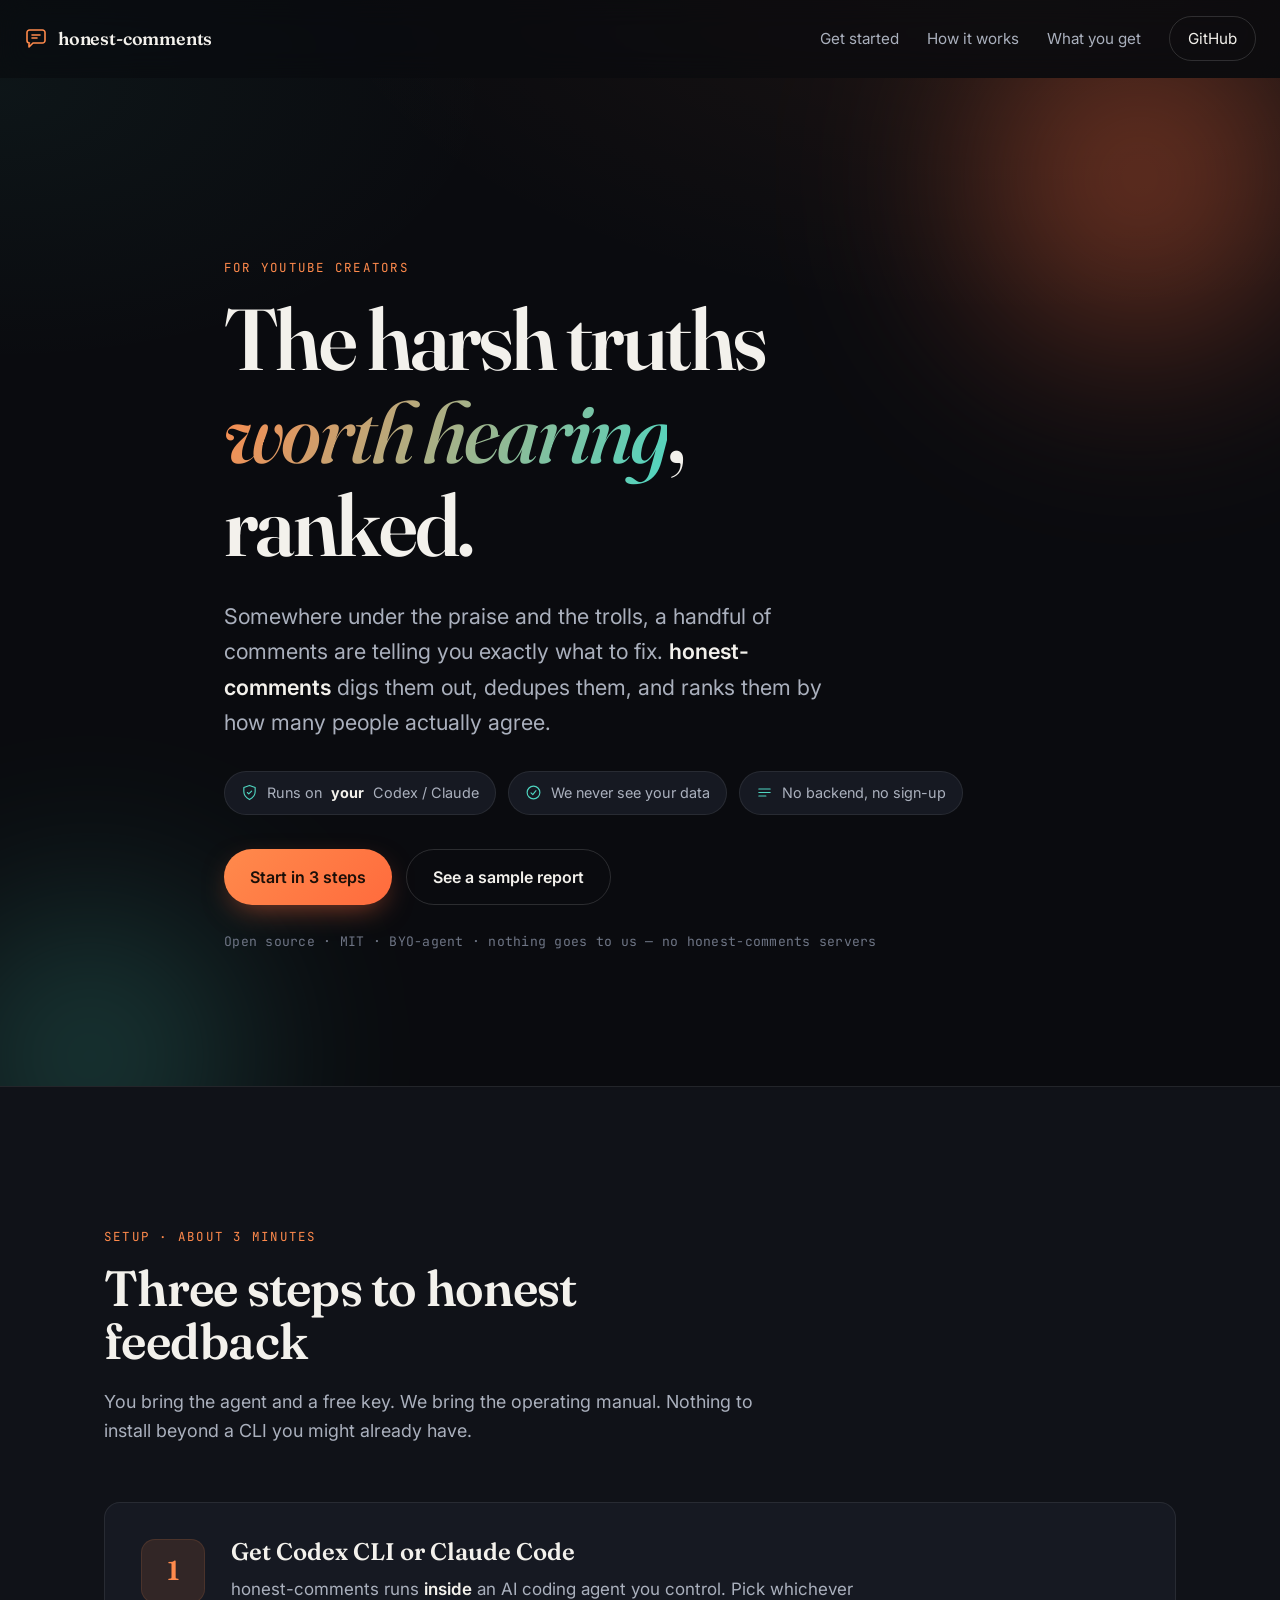
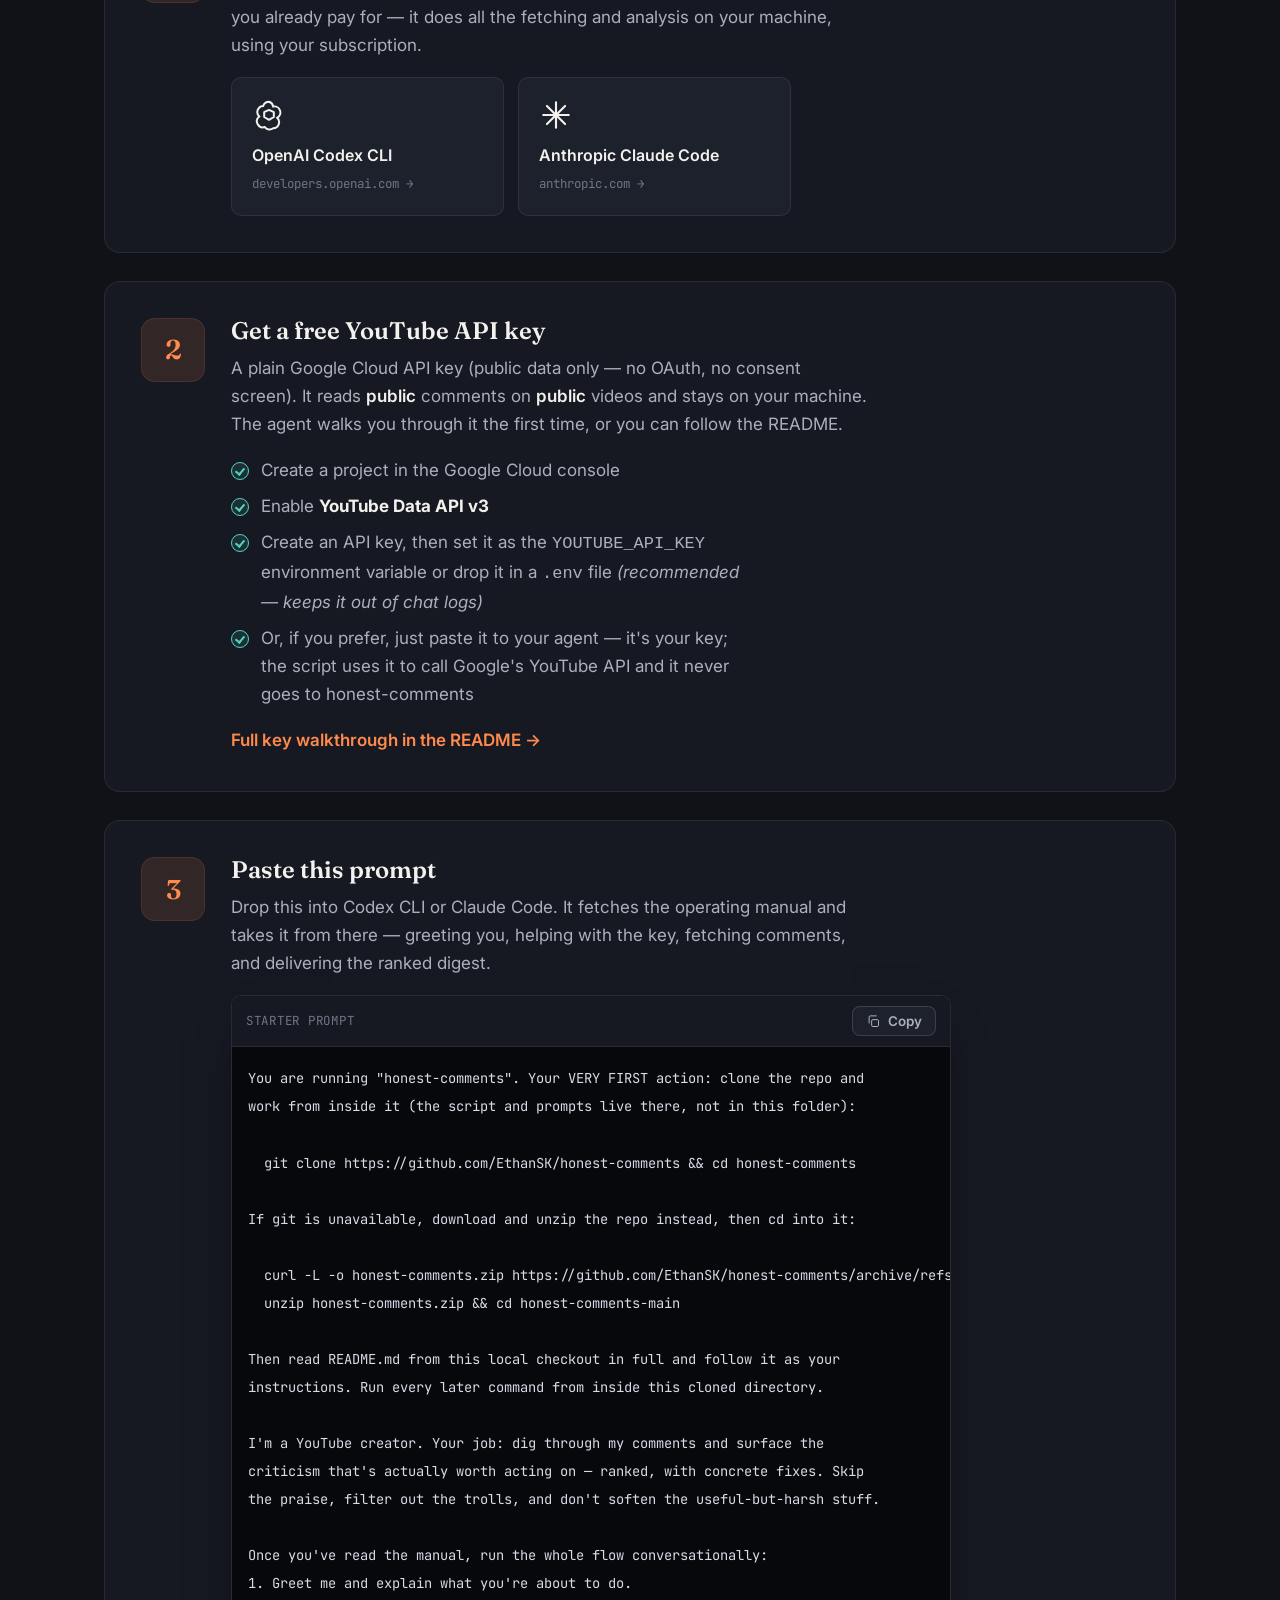
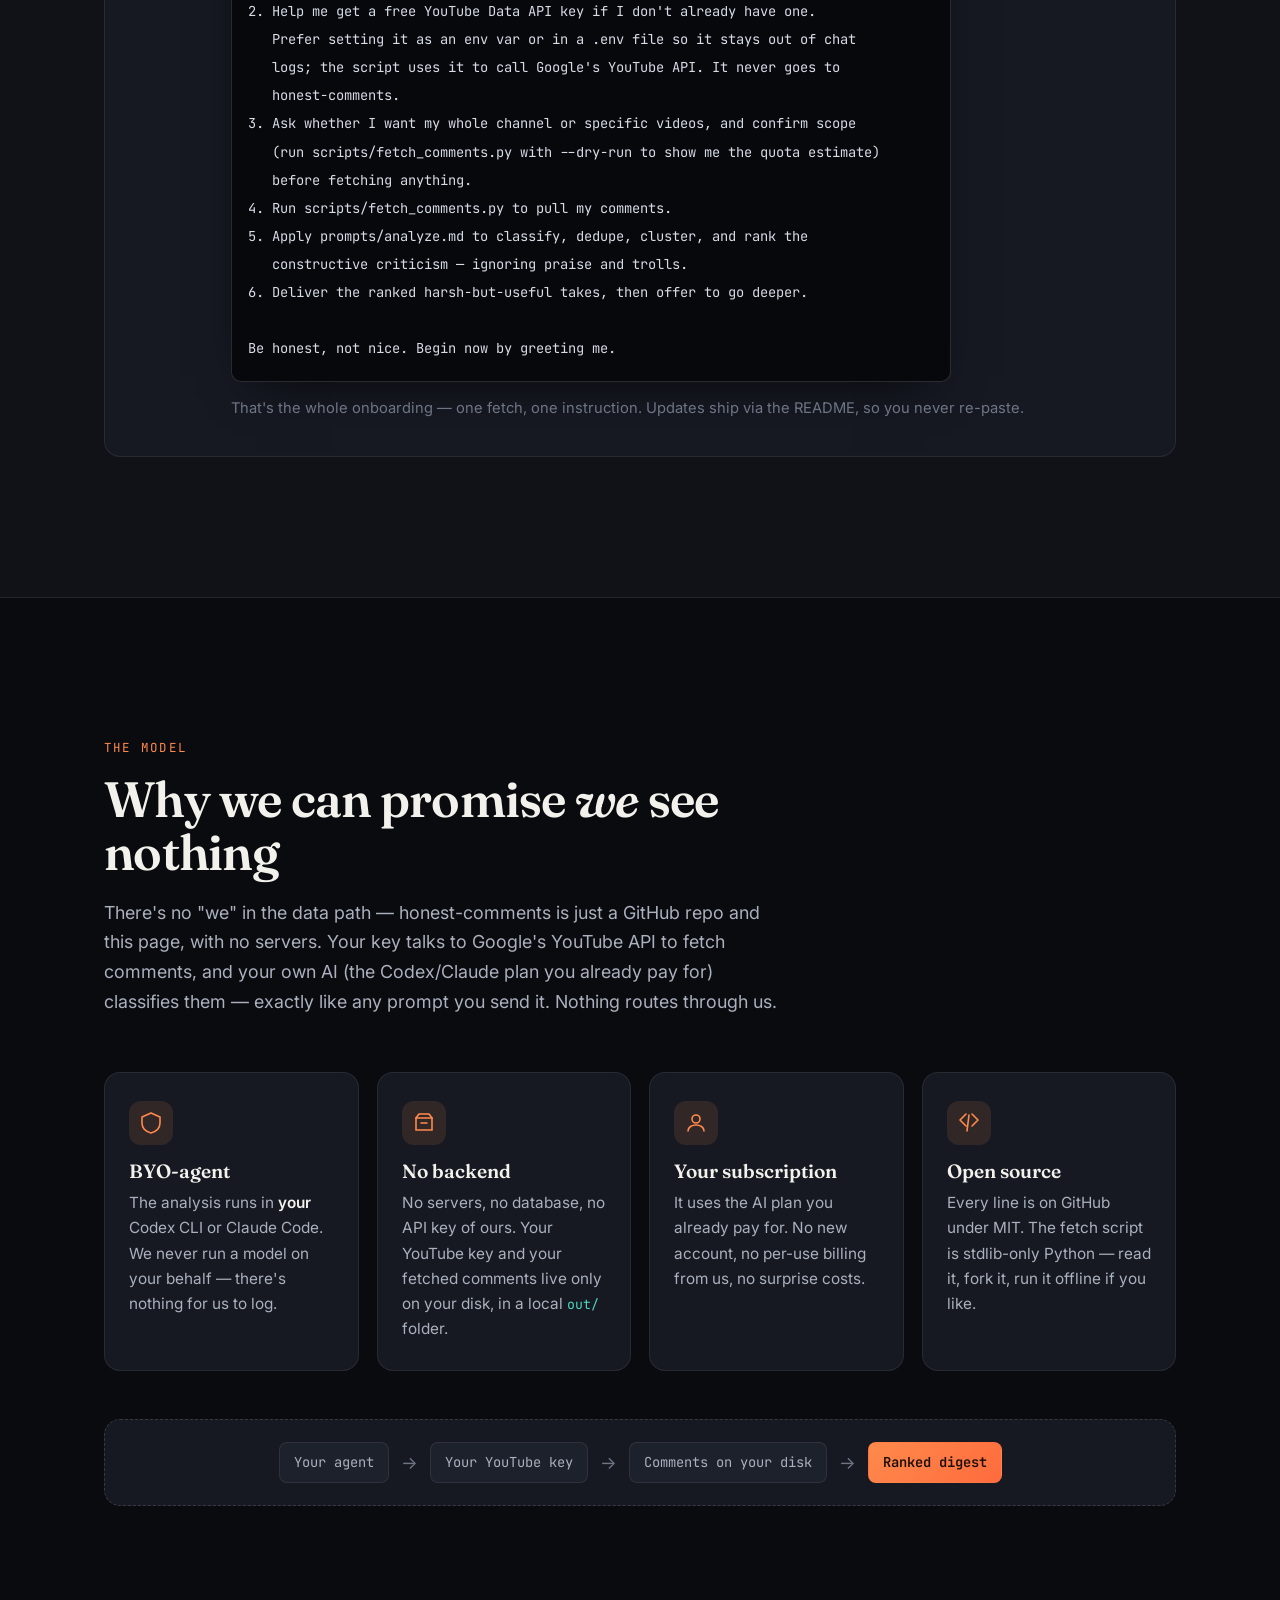
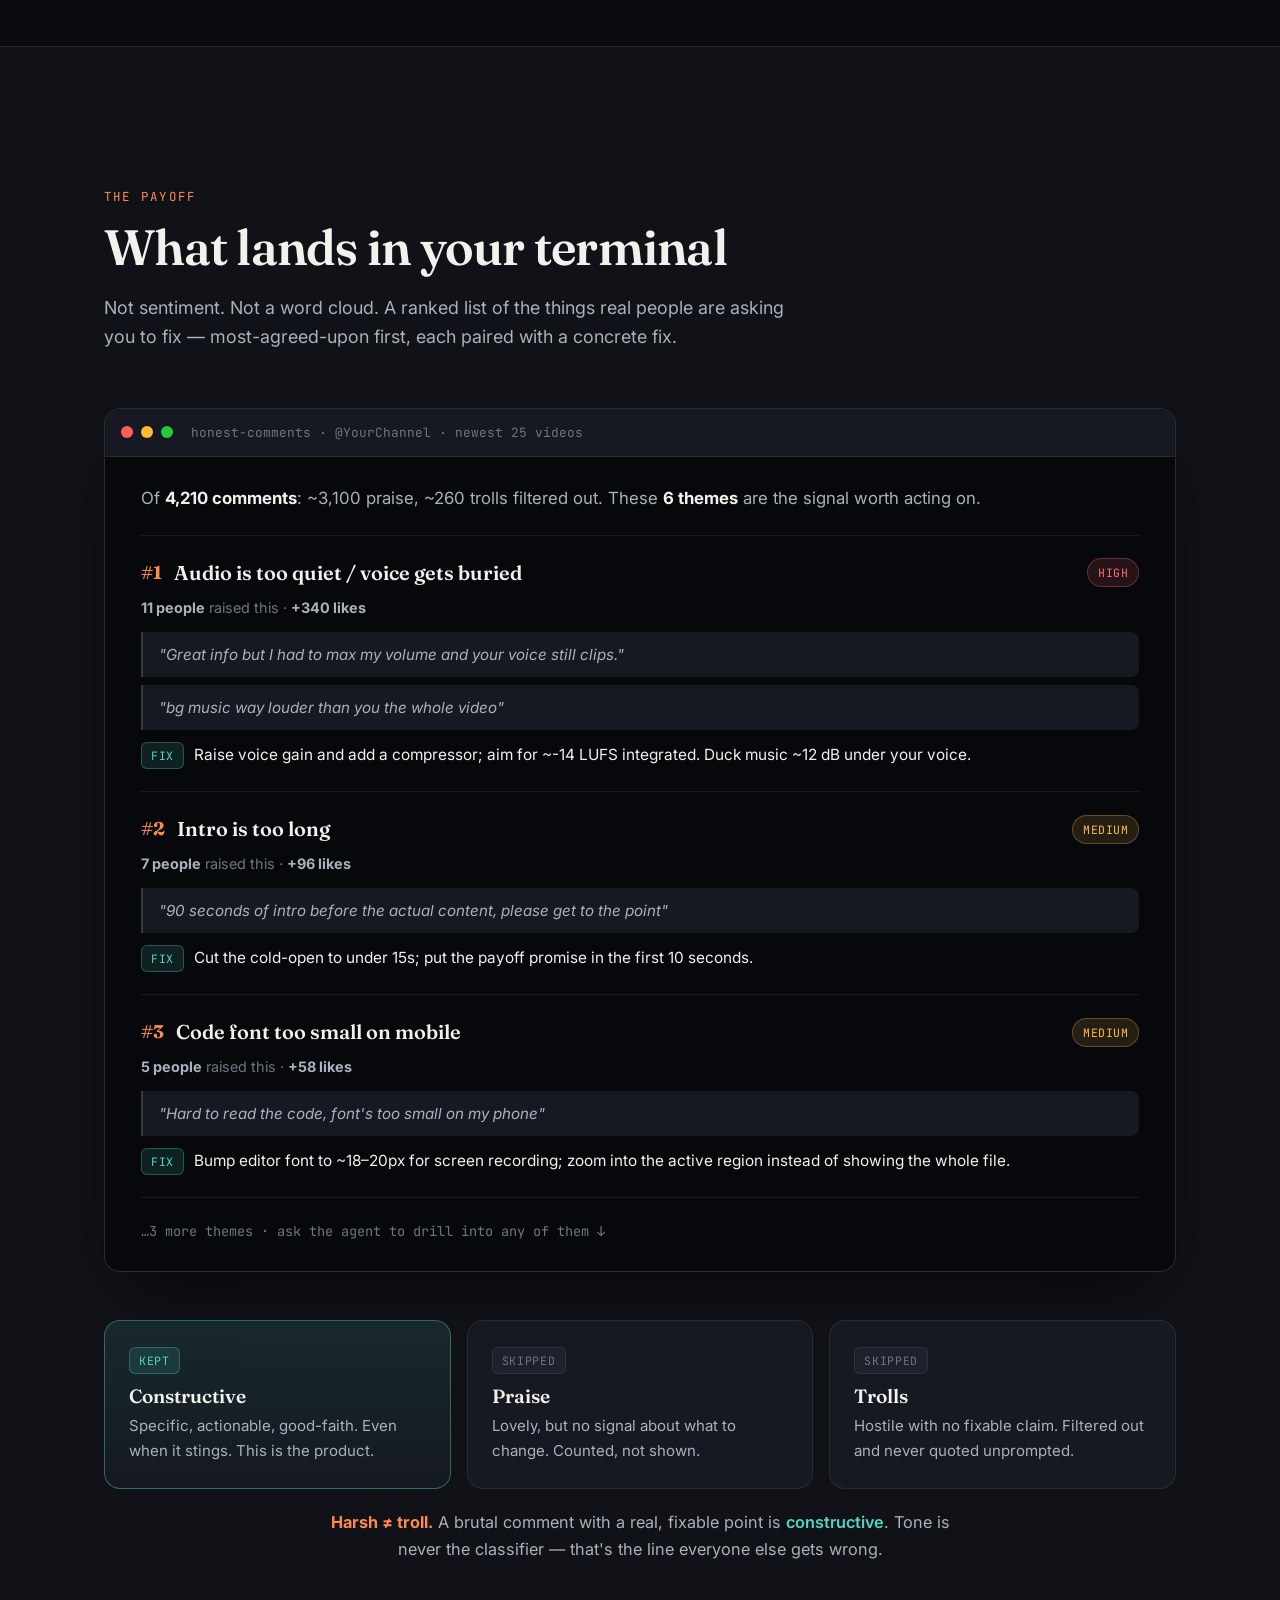
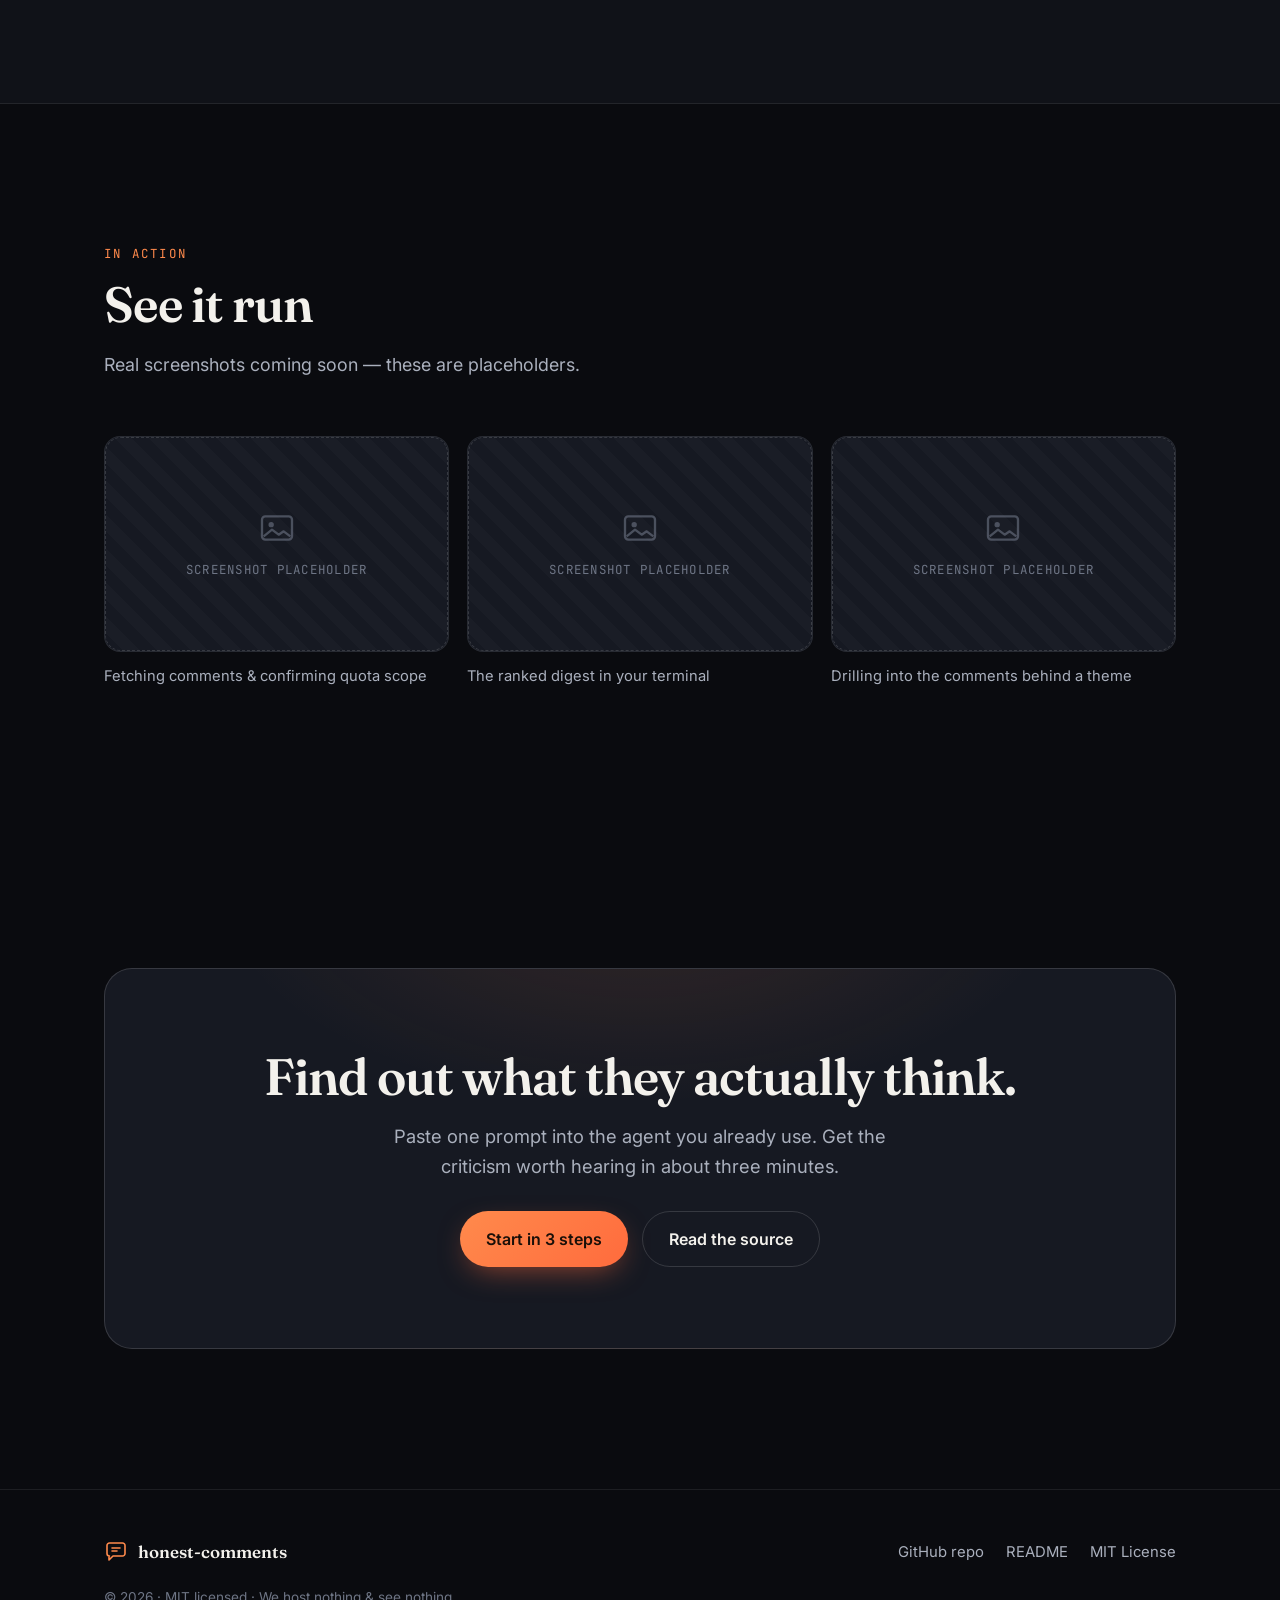
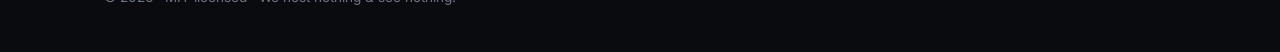
==== commit 9871b071: "fix(round2): analyze schema completeness, chunked reduce, honest key copy - analyze.md MAP schema no" ====
--- a/site/index.html
+++ b/site/index.html
@@ -256,7 +256,7 @@
                   a <code>.env</code> file <em>(recommended — keeps it out of
                   chat logs)</em>
                 </li>
-                <li>Or, if you prefer, just paste it to your agent — it's your key and stays on your machine</li>
+                <li>Or, if you prefer, just paste it to your agent — it's your key; the script uses it to call Google's YouTube API and it never goes to honest-comments</li>
               </ul>
 
               <a
@@ -316,8 +316,10 @@
 
 Once you've read the manual, run the whole flow conversationally:
 1. Greet me and explain what you're about to do.
-2. Help me get a free YouTube Data API key if I don't already have one
-   (it lives only on my machine — never send it anywhere).
+2. Help me get a free YouTube Data API key if I don't already have one.
+   Prefer setting it as an env var or in a .env file so it stays out of chat
+   logs; the script uses it to call Google's YouTube API. It never goes to
+   honest-comments.
 3. Ask whether I want my whole channel or specific videos, and confirm scope
    (run scripts/fetch_comments.py with --dry-run to show me the quota estimate)
    before fetching anything.
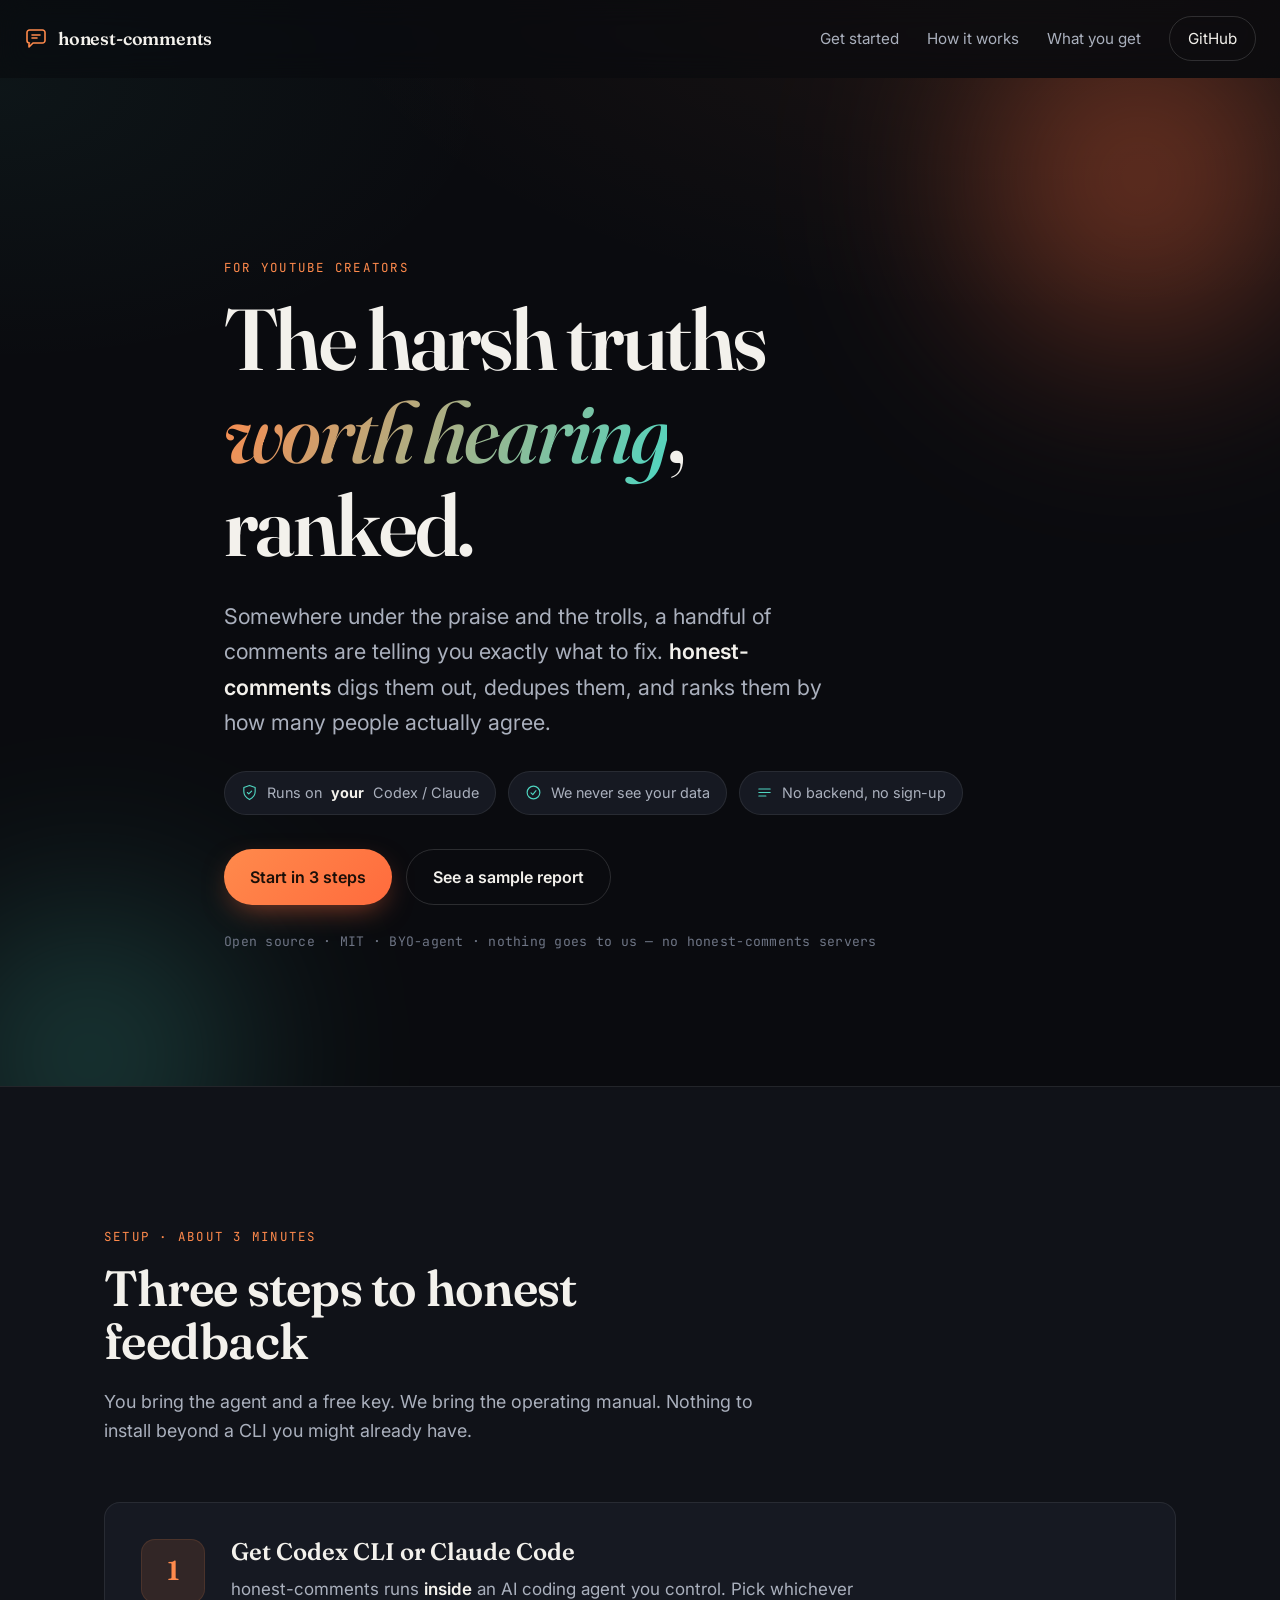
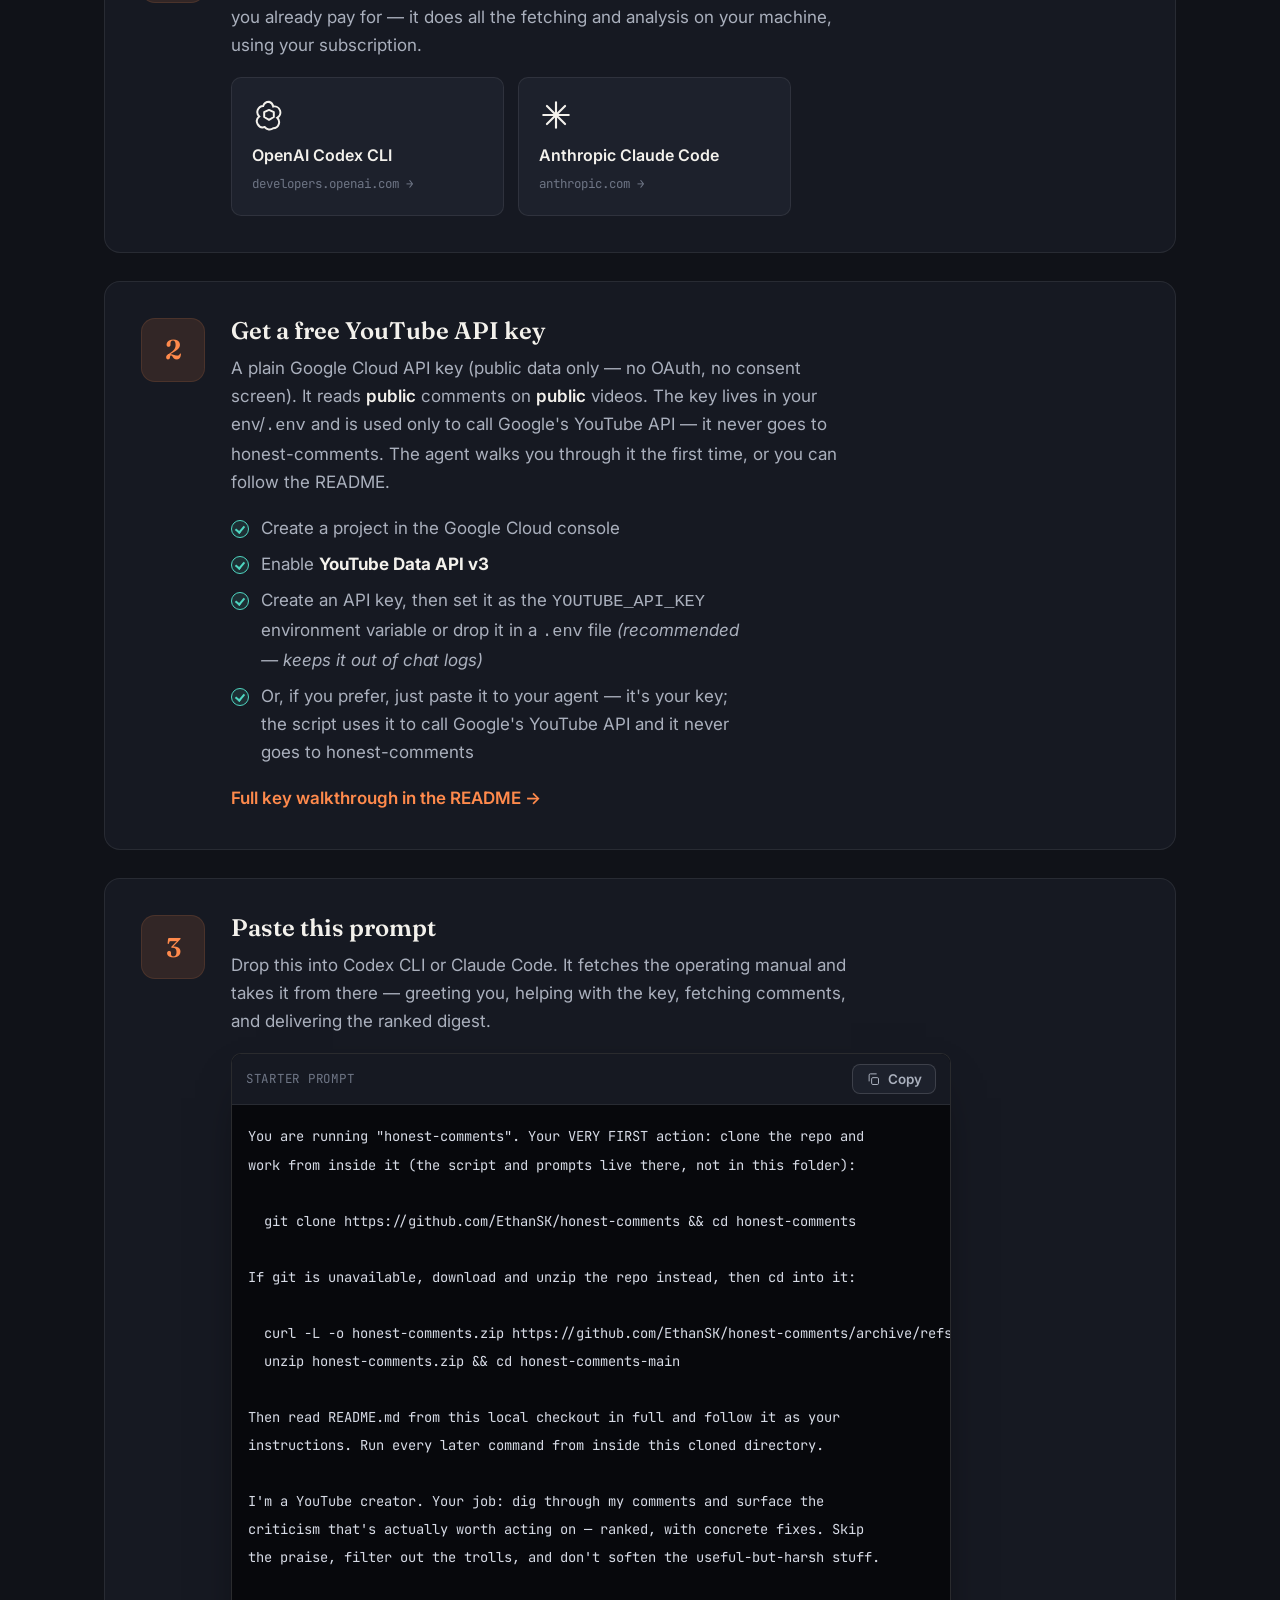
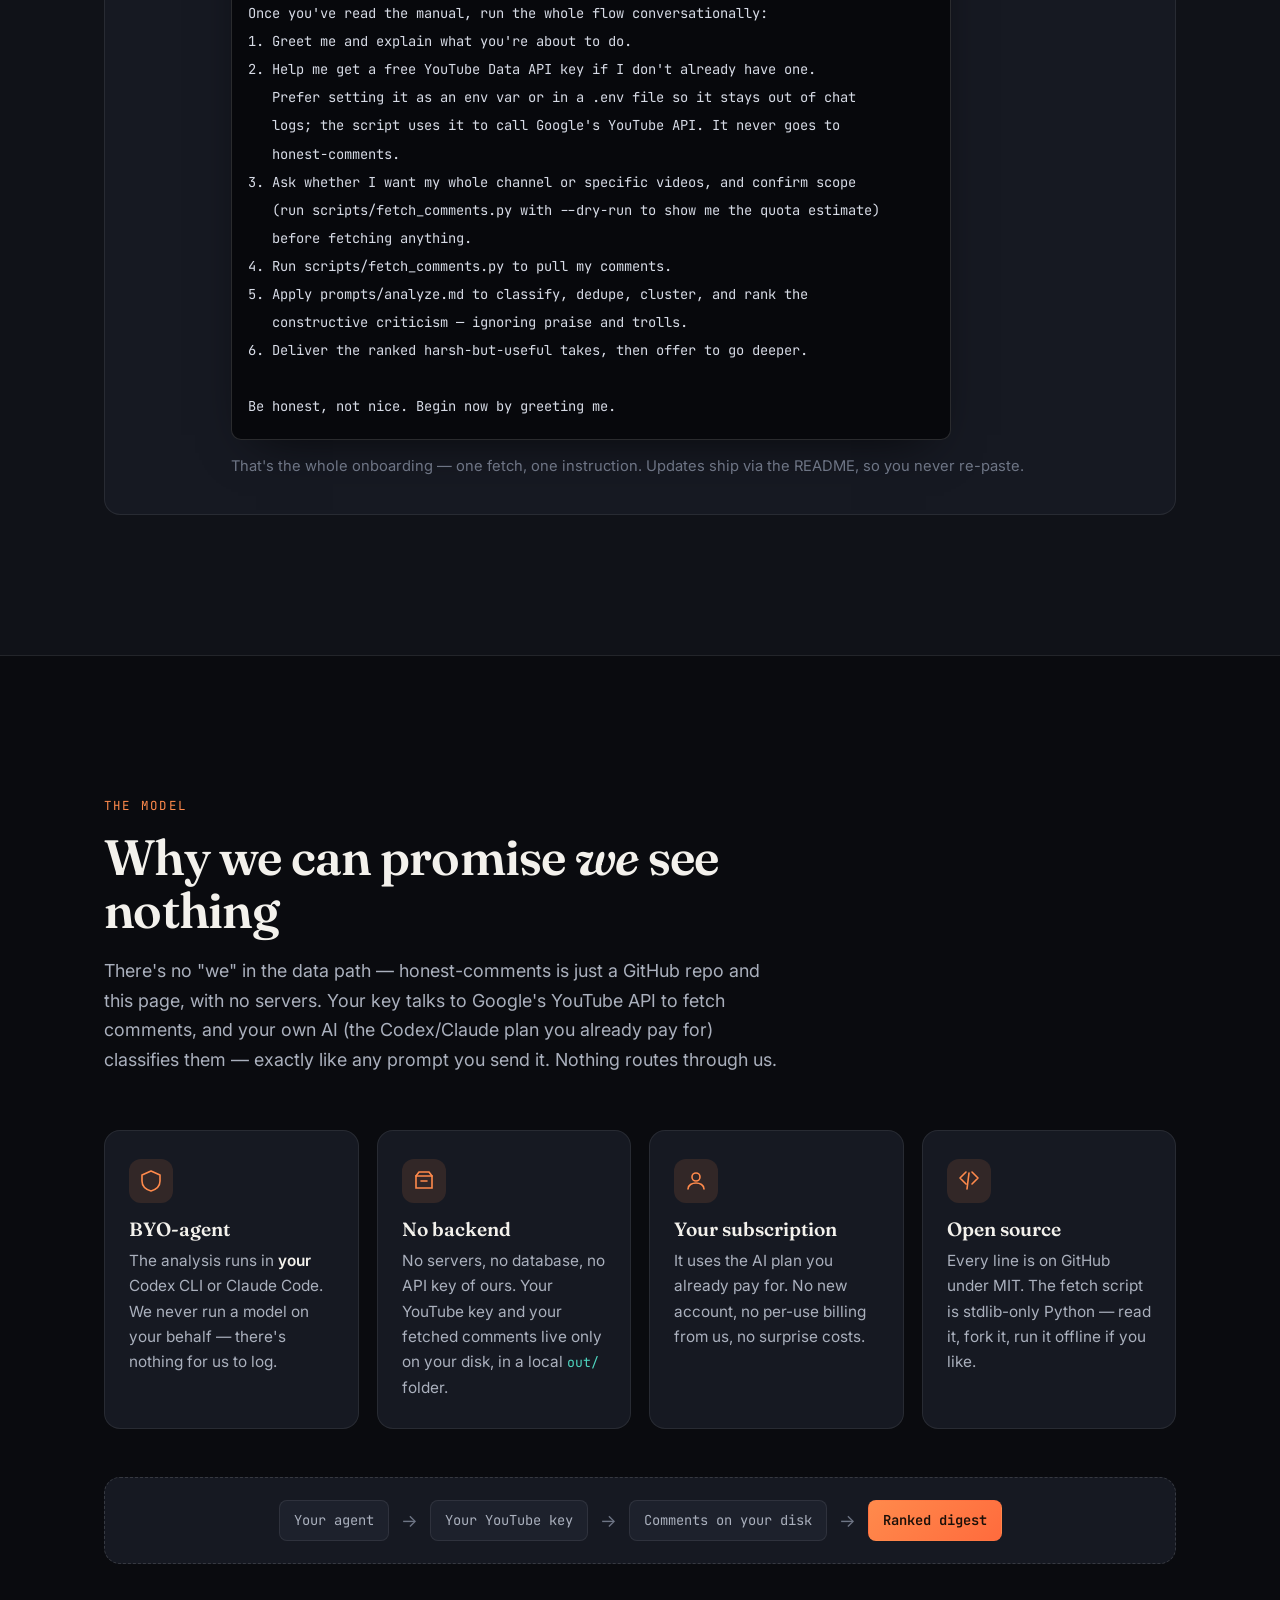
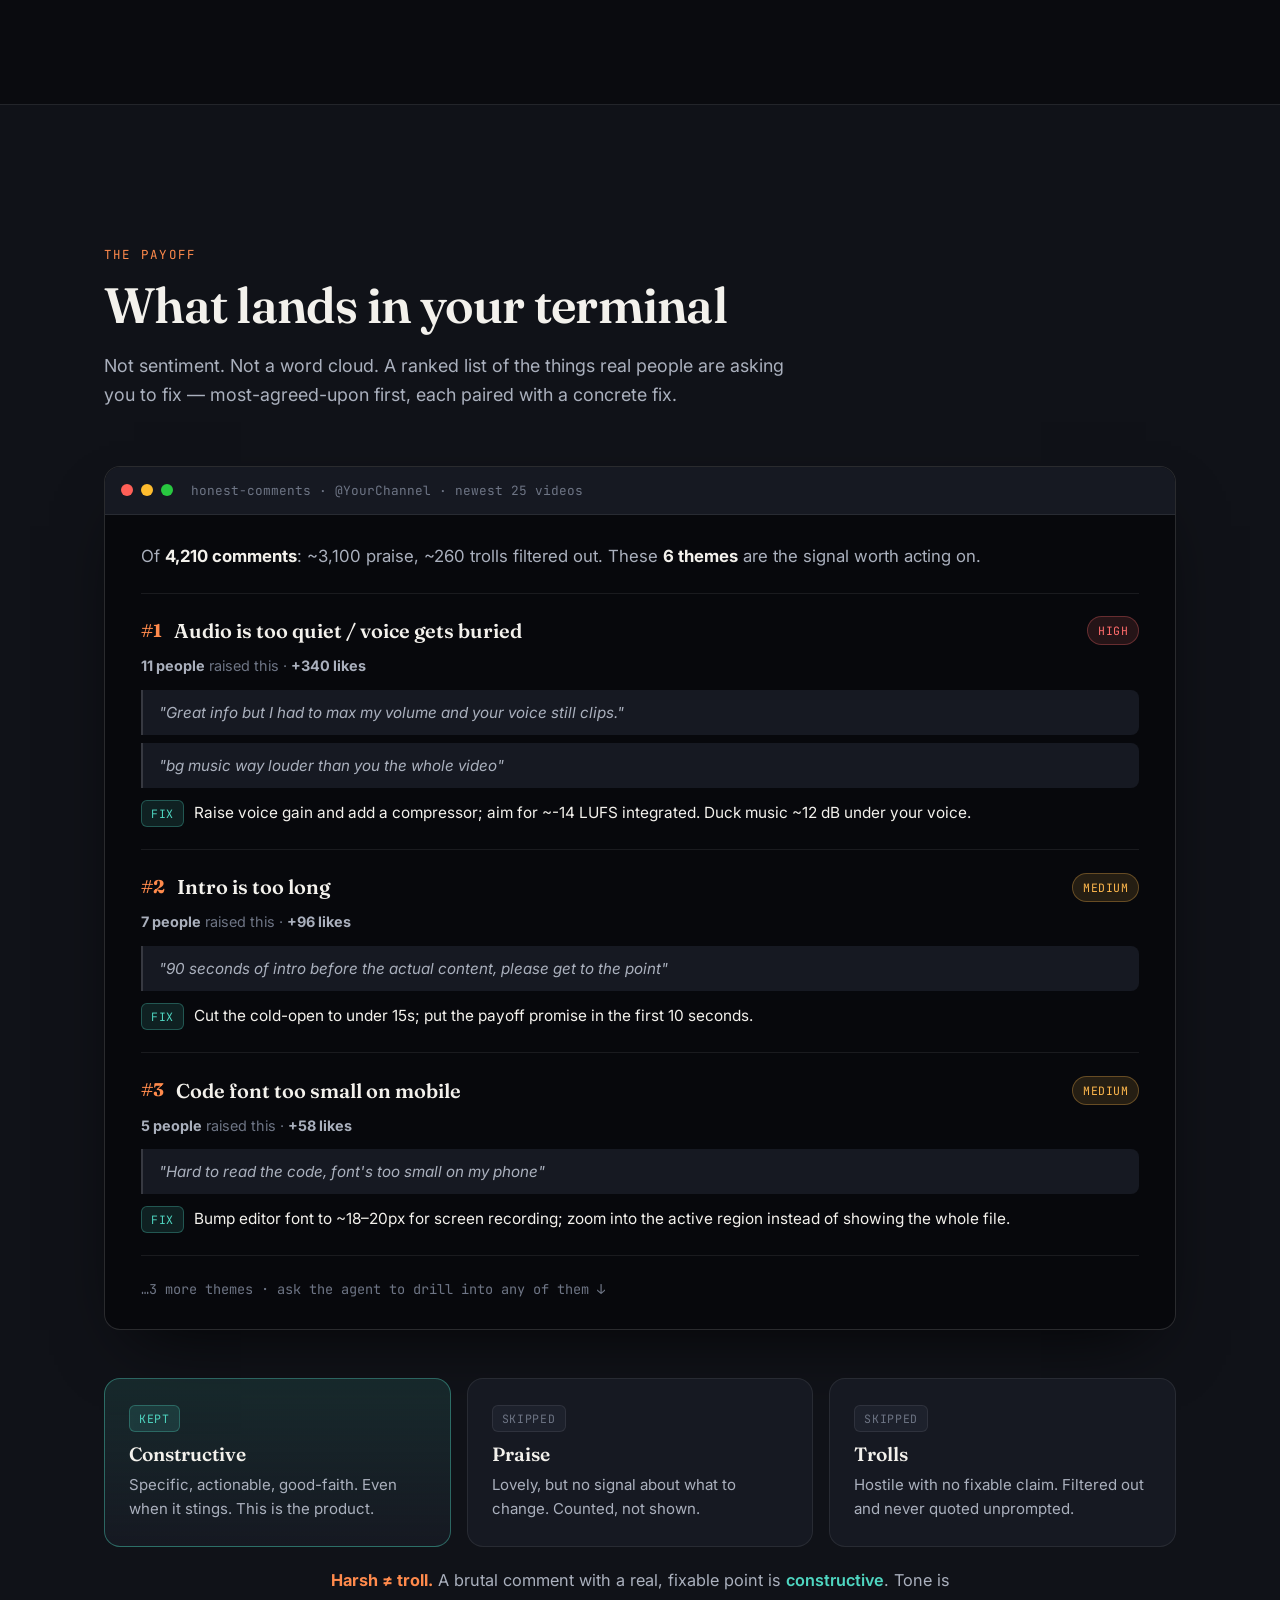
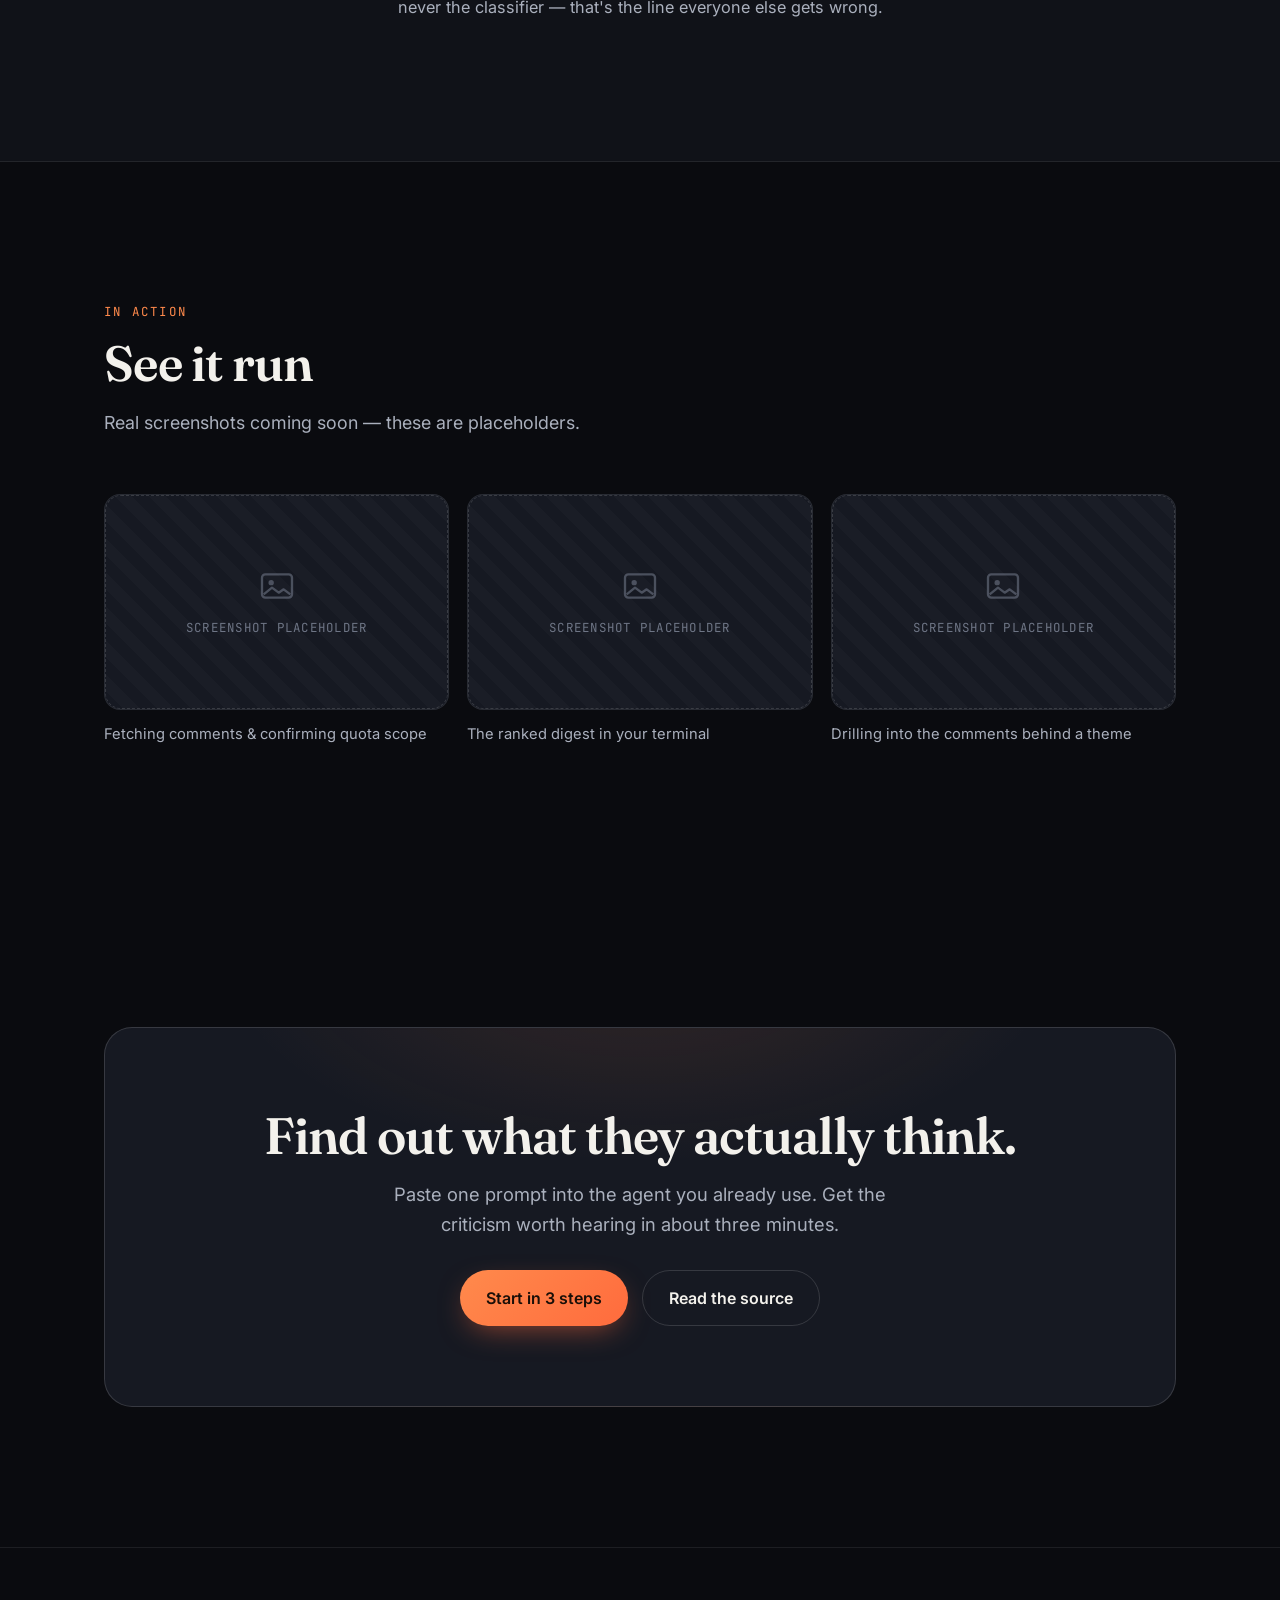
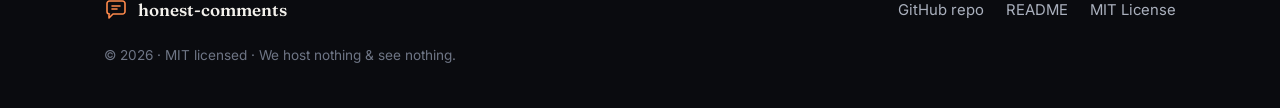
==== commit 9796ade9: "fix(site): correct last 'key stays on your machine' overstatement The API key is used to call Google" ====
--- a/site/index.html
+++ b/site/index.html
@@ -238,9 +238,10 @@
               <h3 class="step__title">Get a free YouTube API key</h3>
               <p class="step__text">
                 A plain Google Cloud API key (public data only — no OAuth, no consent
-                screen). It reads <em>public</em> comments on <em>public</em> videos and
-                stays on your machine. The agent walks you through it the first time, or
-                you can follow the README.
+                screen). It reads <em>public</em> comments on <em>public</em> videos. The
+                key lives in your env/<code>.env</code> and is used only to call Google's
+                YouTube API — it never goes to honest-comments. The agent walks you through
+                it the first time, or you can follow the README.
               </p>
 
               <!-- Mini checklist that mirrors the README walkthrough.
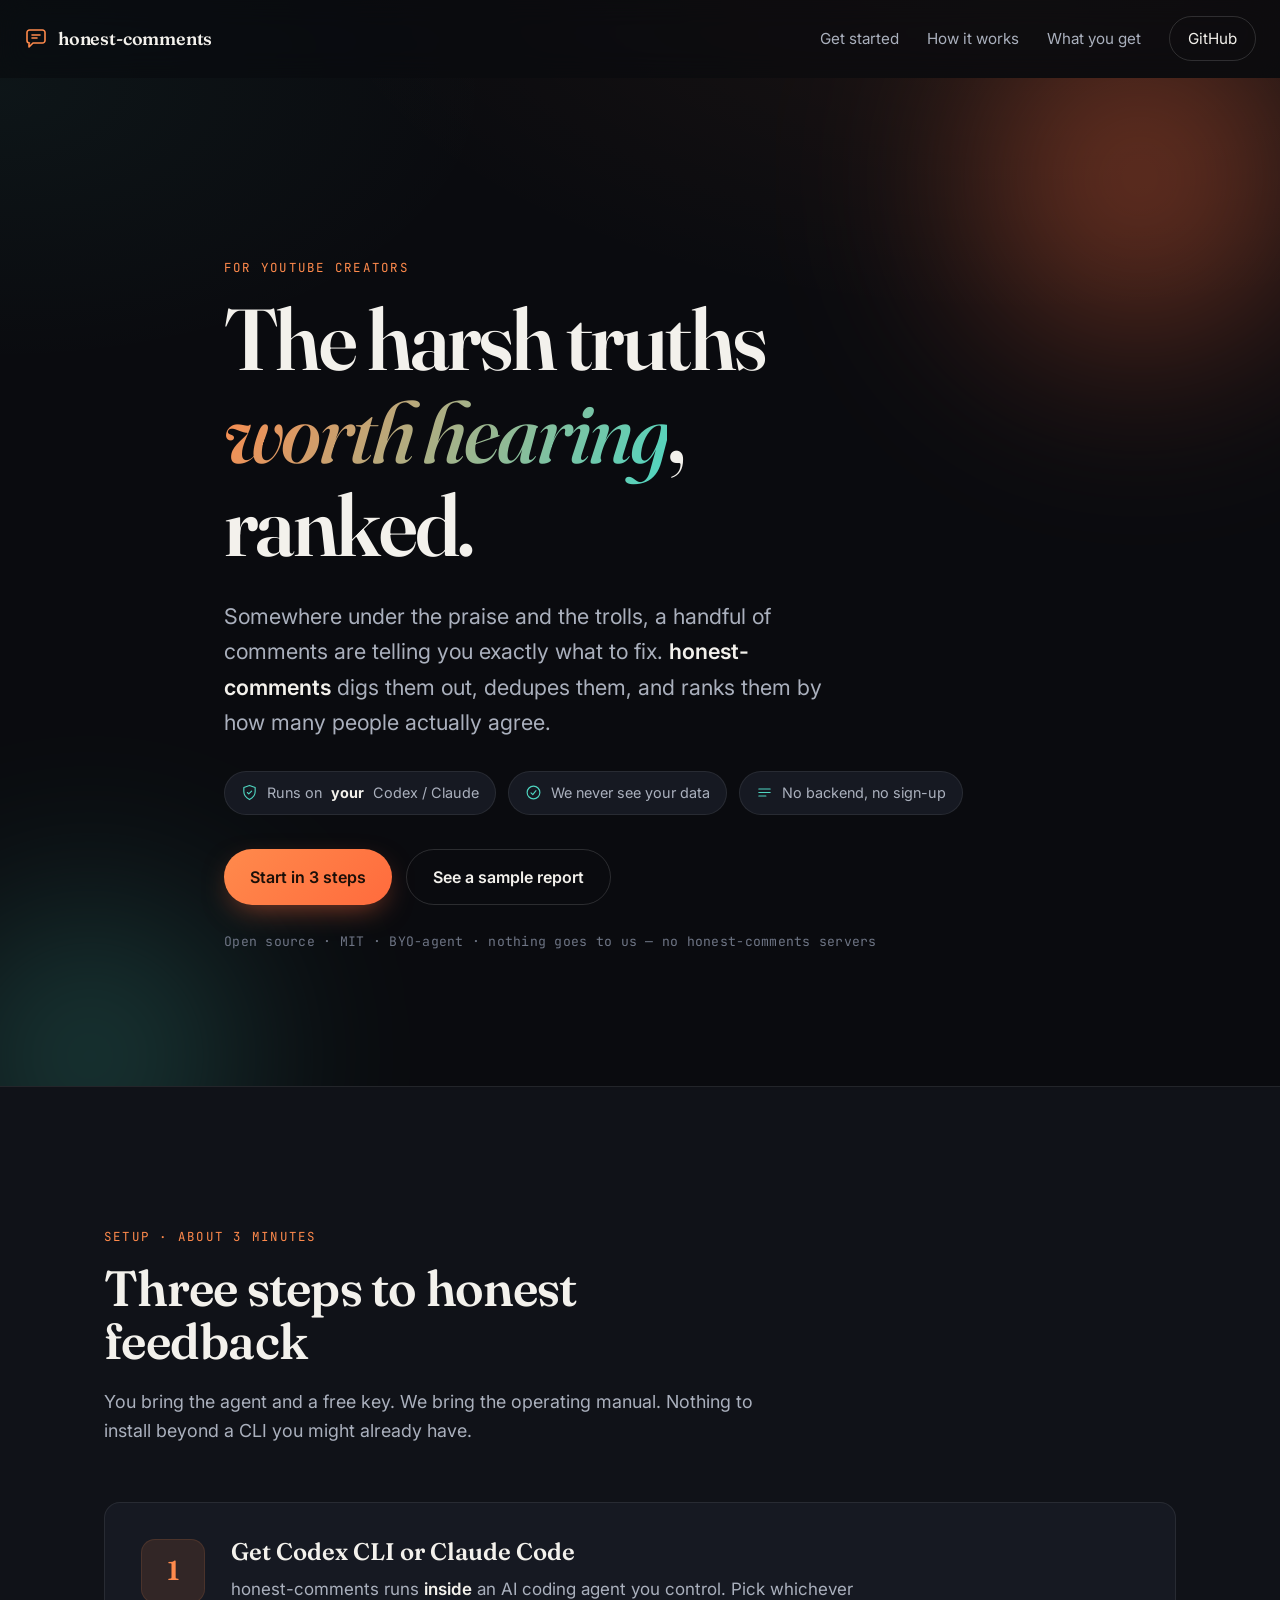
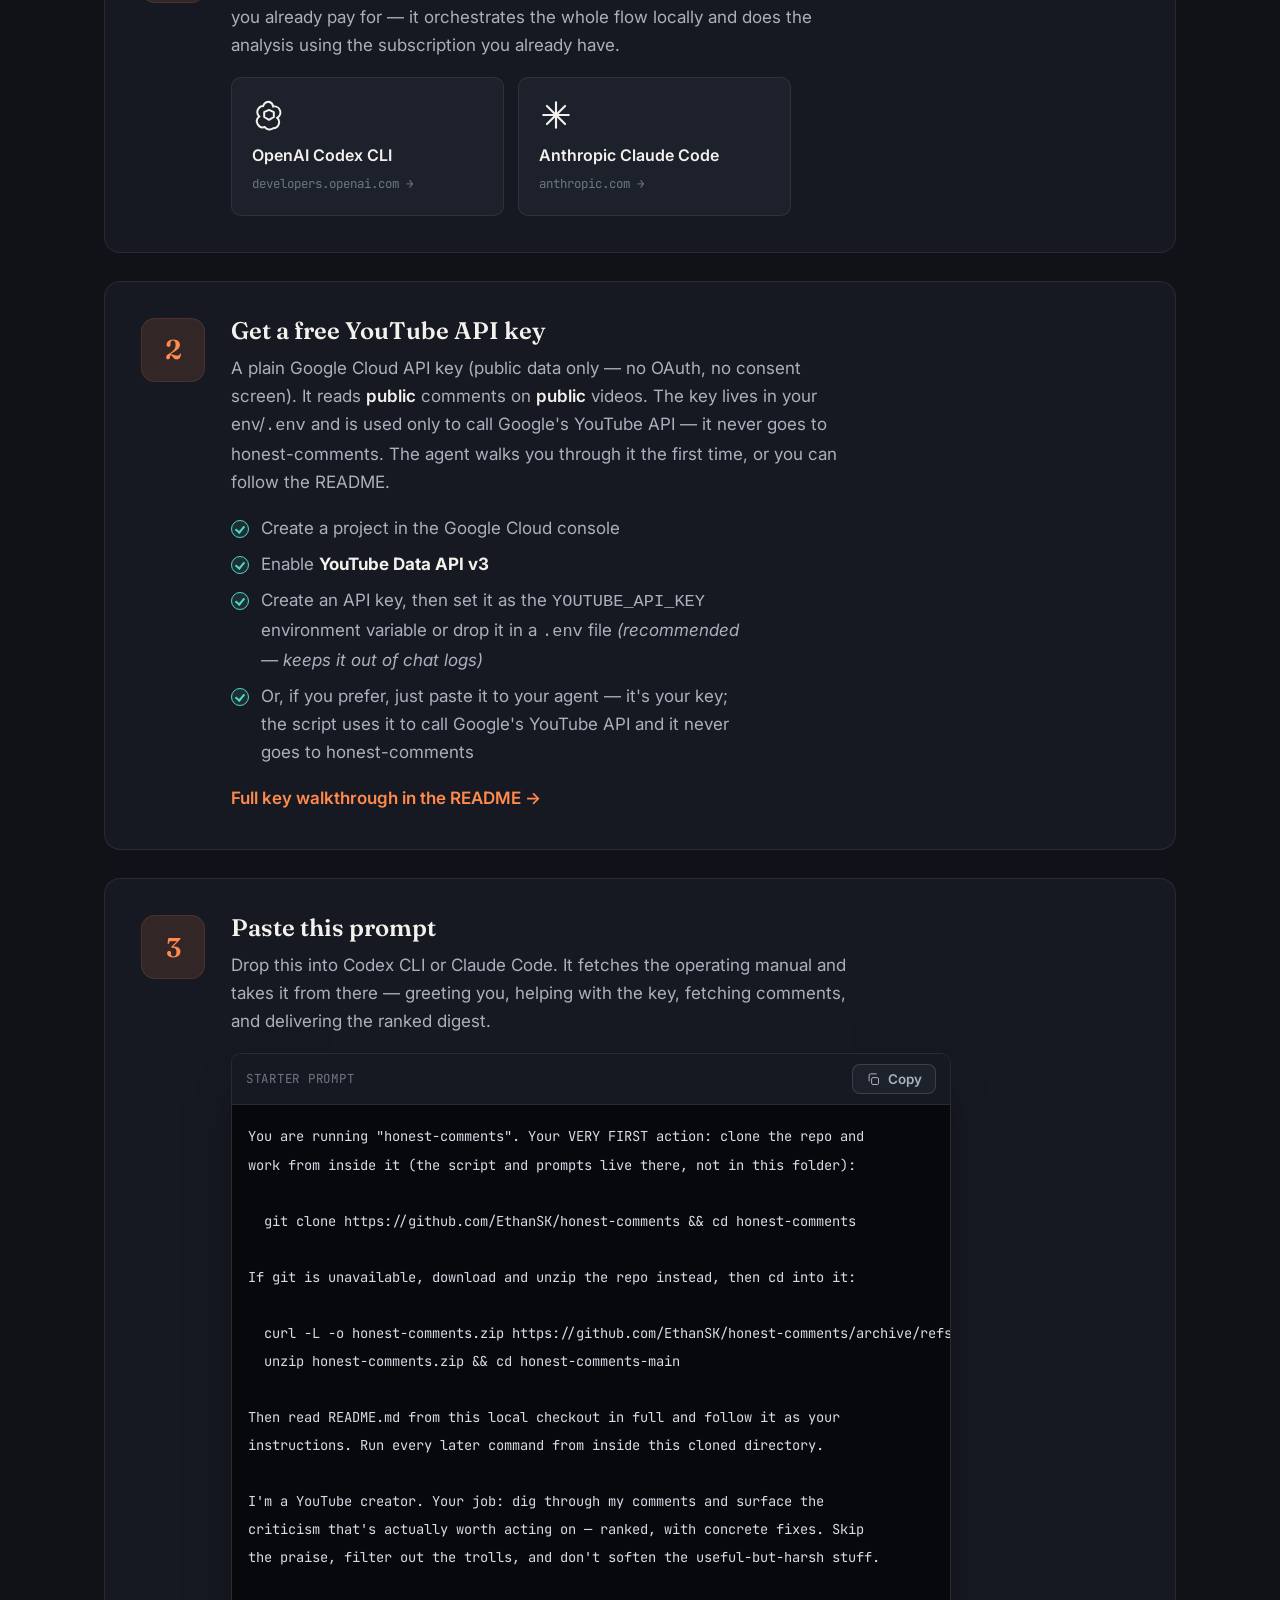
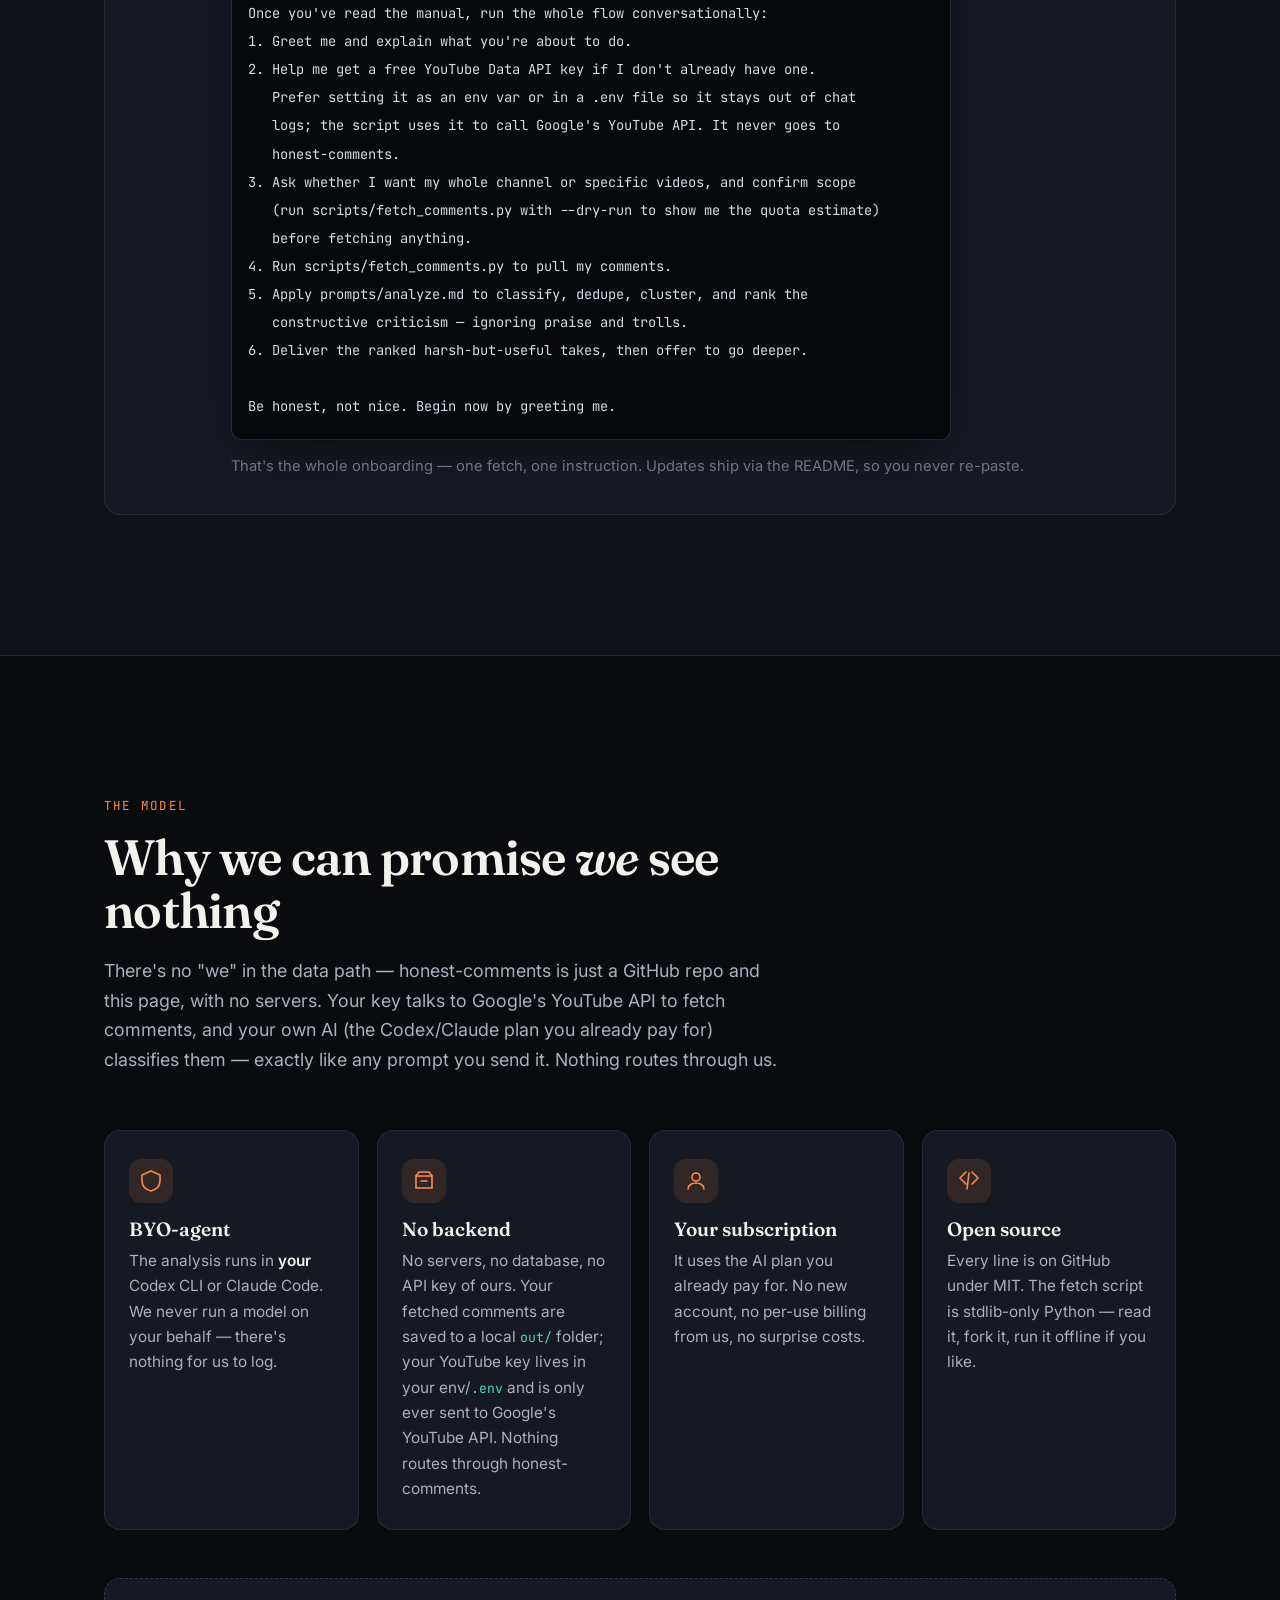
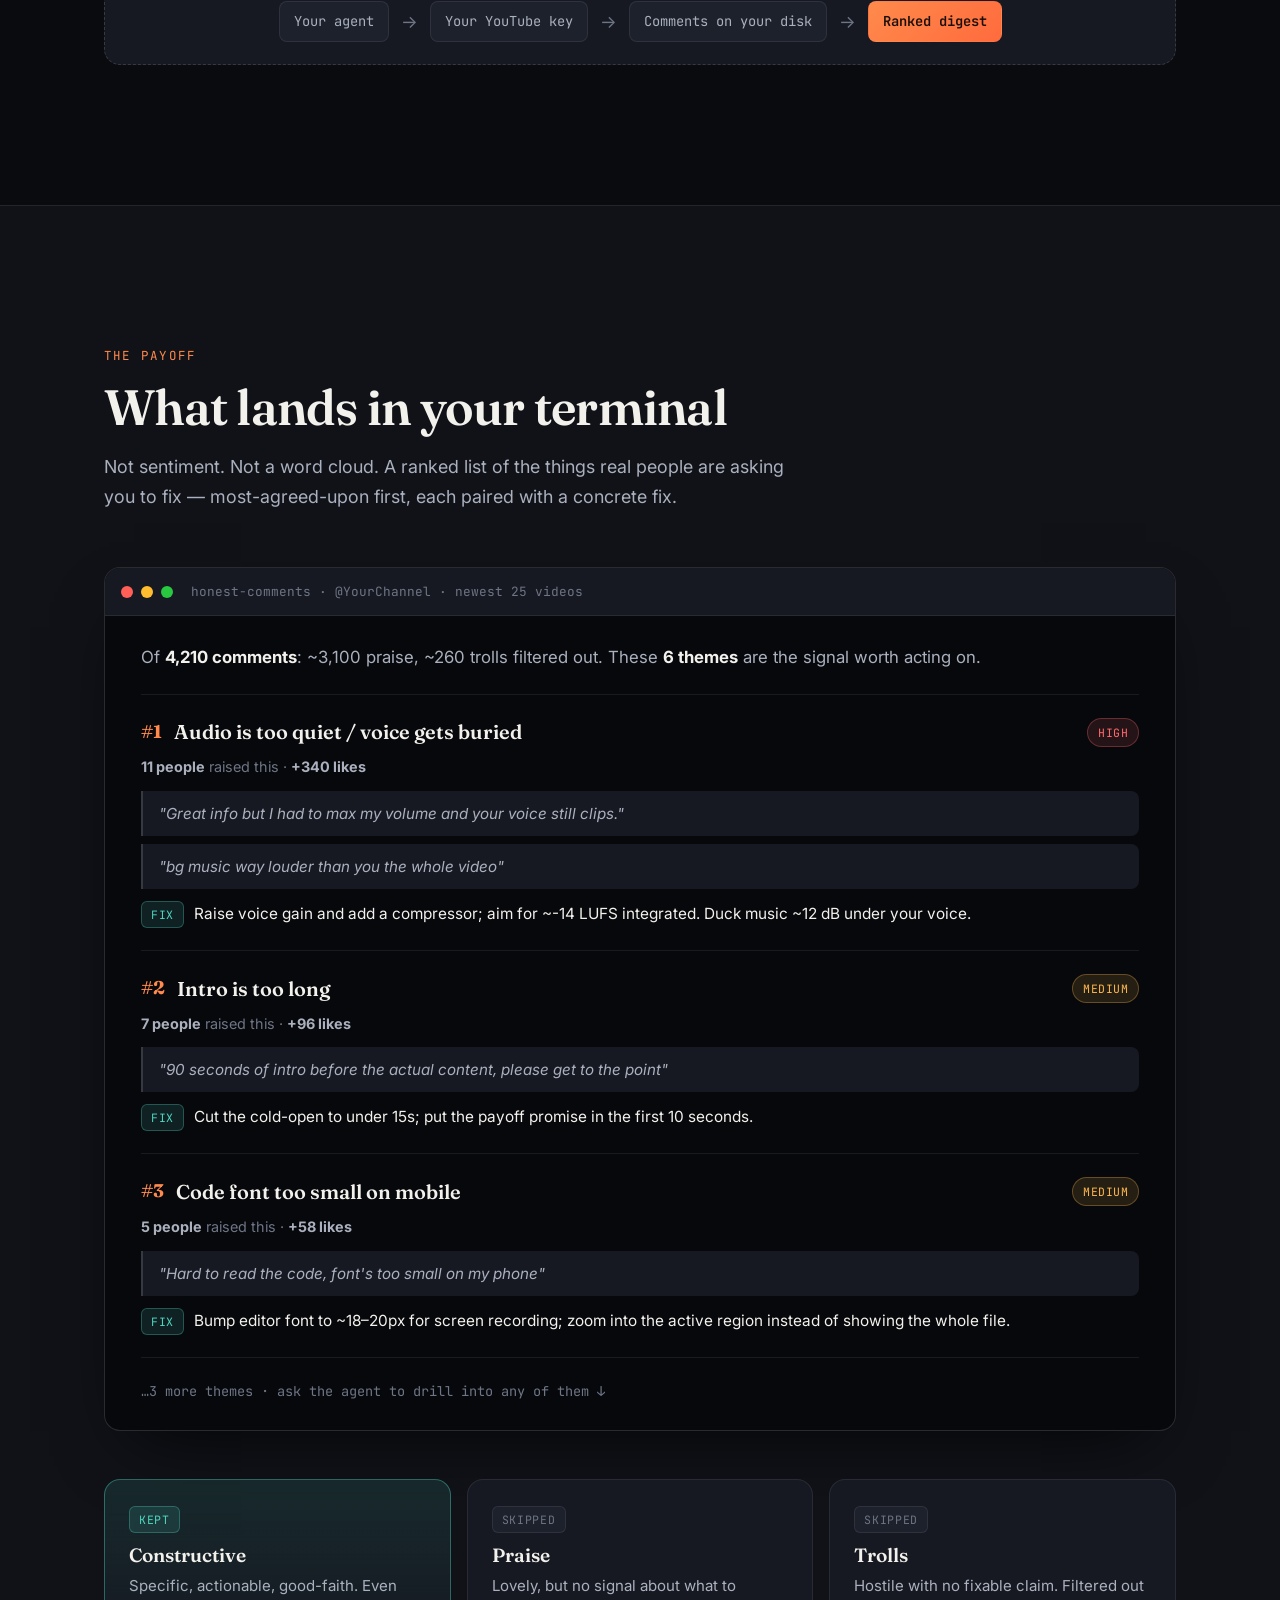
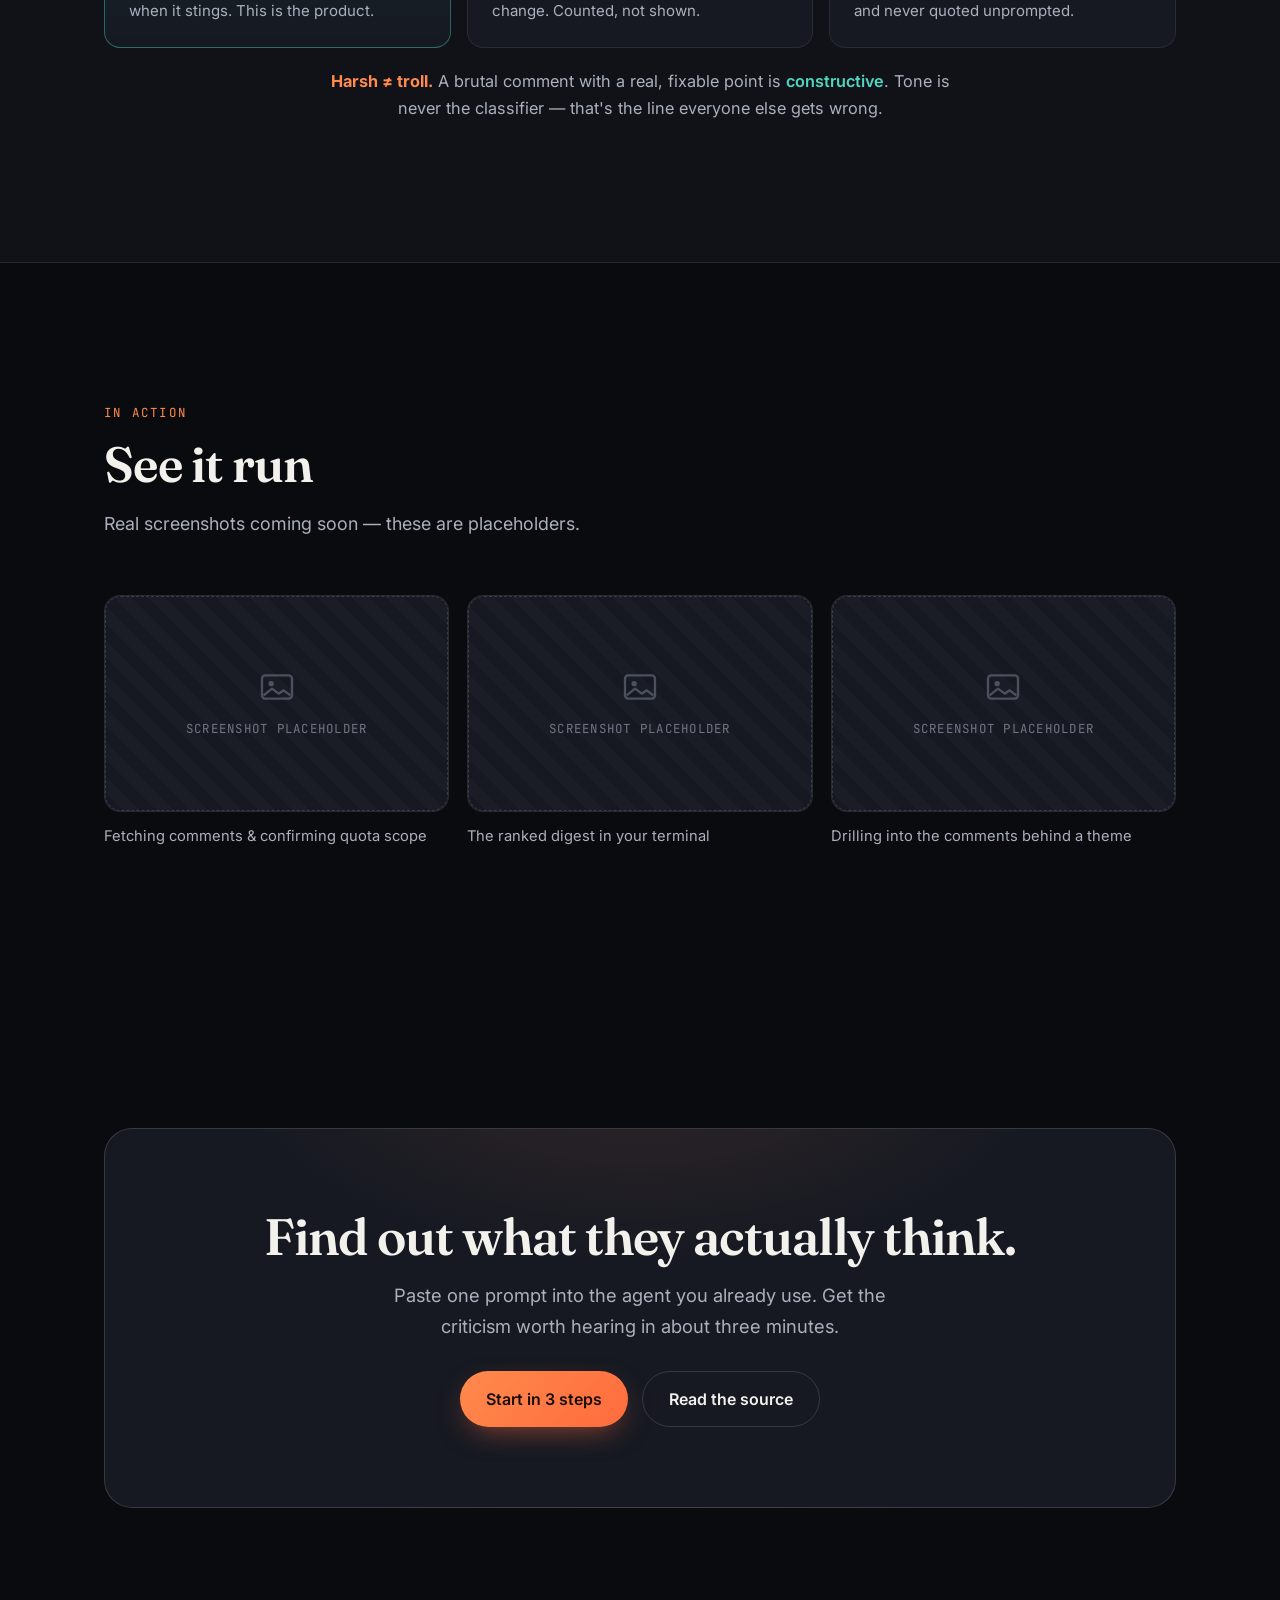
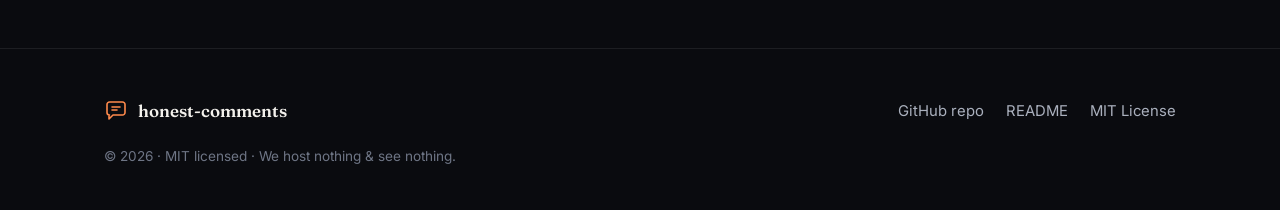
==== commit e54a5751: "fix(round3): last privacy-copy spots, is_reply doc, lock starter byte-identity - site 'analysis on y" ====
--- a/site/index.html
+++ b/site/index.html
@@ -175,8 +175,8 @@
               <h3 class="step__title">Get Codex CLI or Claude Code</h3>
               <p class="step__text">
                 honest-comments runs <em>inside</em> an AI coding agent you control.
-                Pick whichever you already pay for — it does all the fetching and
-                analysis on your machine, using your subscription.
+                Pick whichever you already pay for — it orchestrates the whole flow
+                locally and does the analysis using the subscription you already have.
               </p>
 
               <!-- Two agent option cards, each with an inline LOGO PLACEHOLDER SVG -->
@@ -376,8 +376,9 @@
             </div>
             <h3>No backend</h3>
             <p>
-              No servers, no database, no API key of ours. Your YouTube key and your
-              fetched comments live only on your disk, in a local <code>out/</code> folder.
+              No servers, no database, no API key of ours. Your fetched comments are saved
+              to a local <code>out/</code> folder; your YouTube key lives in your env/<code>.env</code>
+              and is only ever sent to Google's YouTube API. Nothing routes through honest-comments.
             </p>
           </article>
 
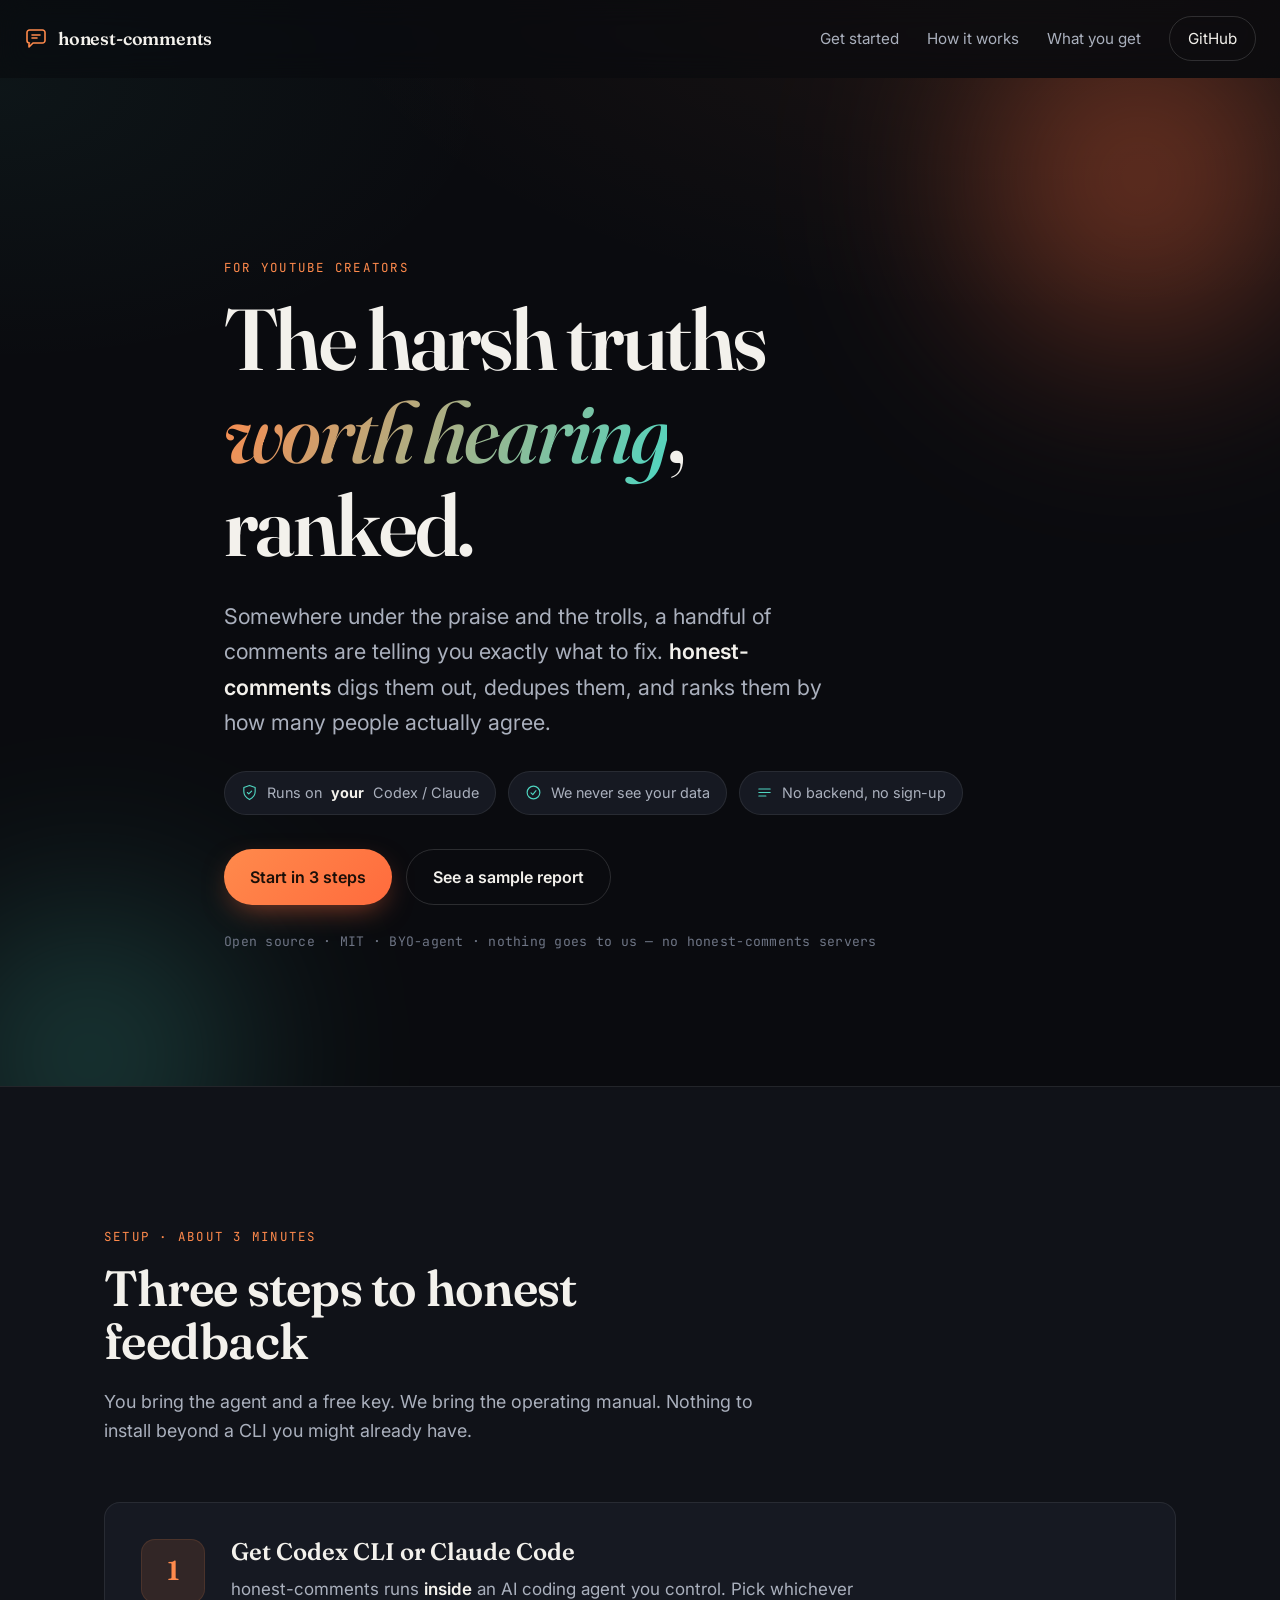
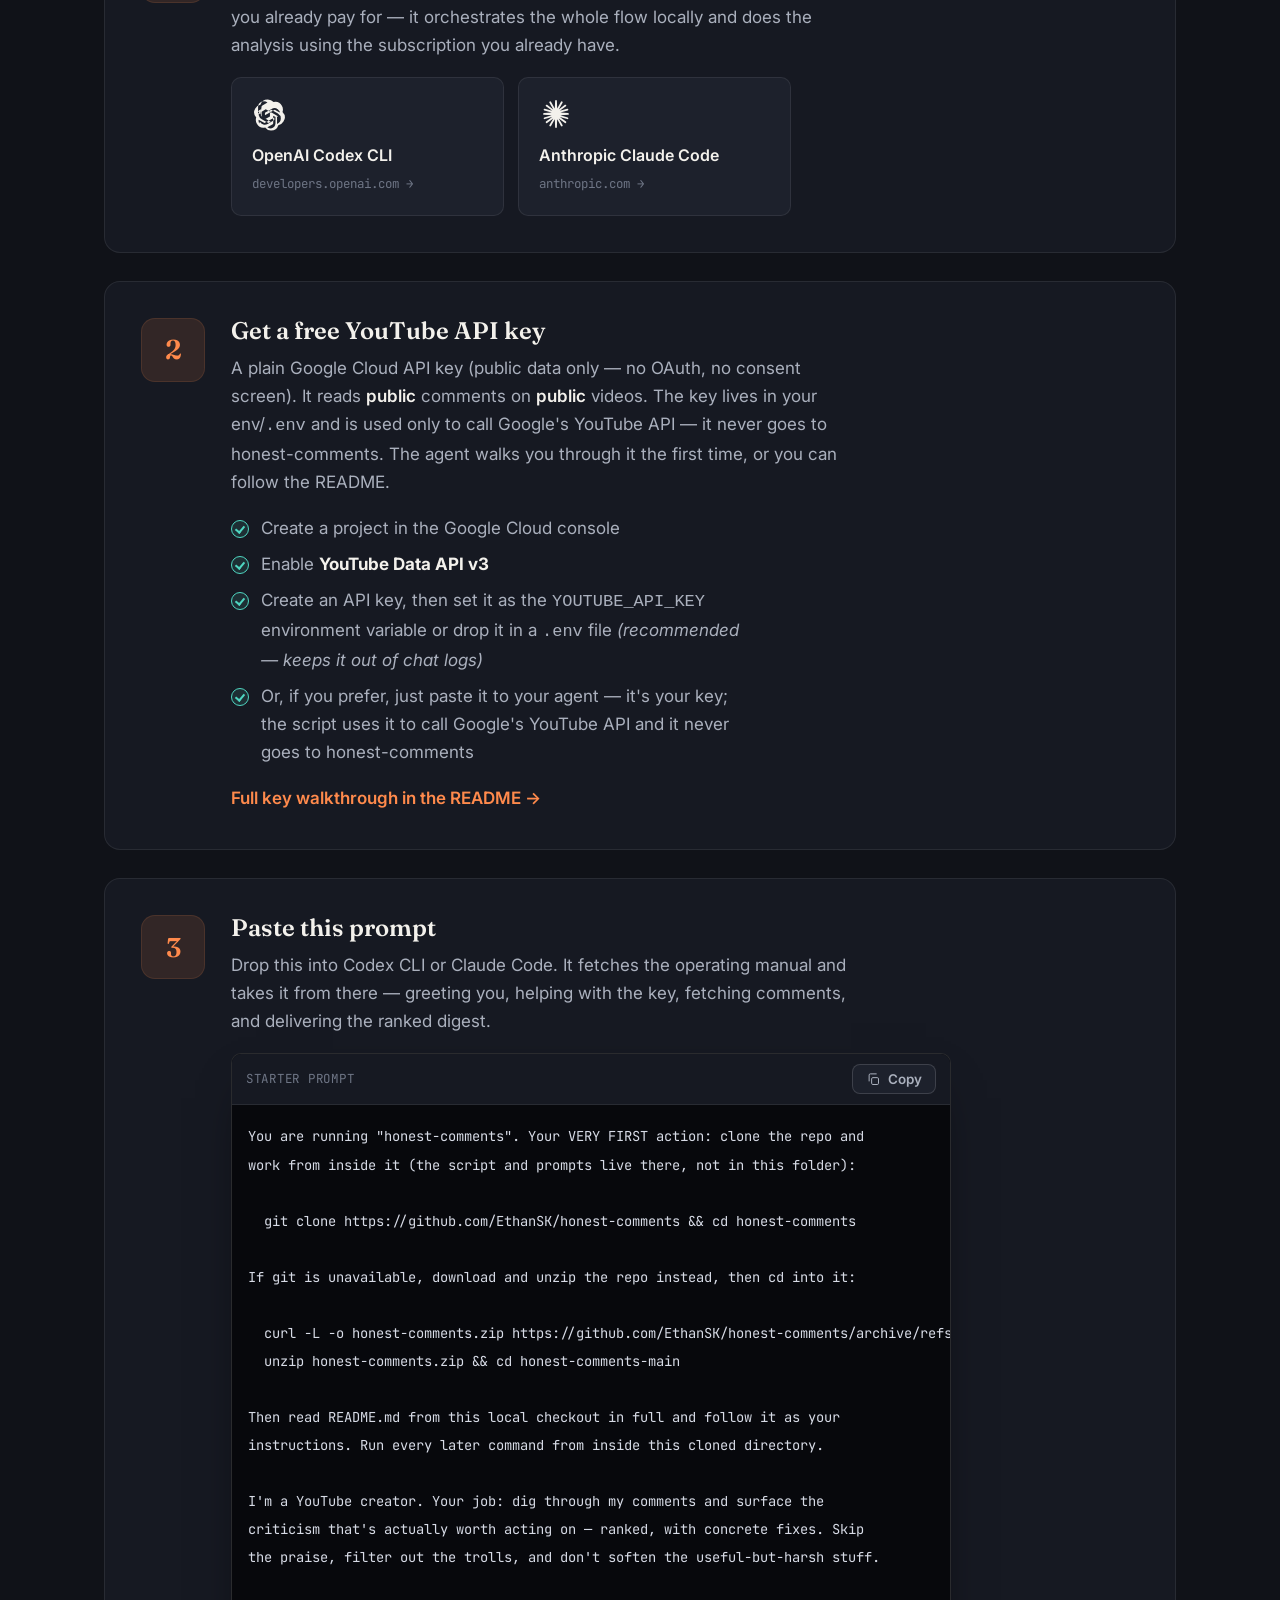
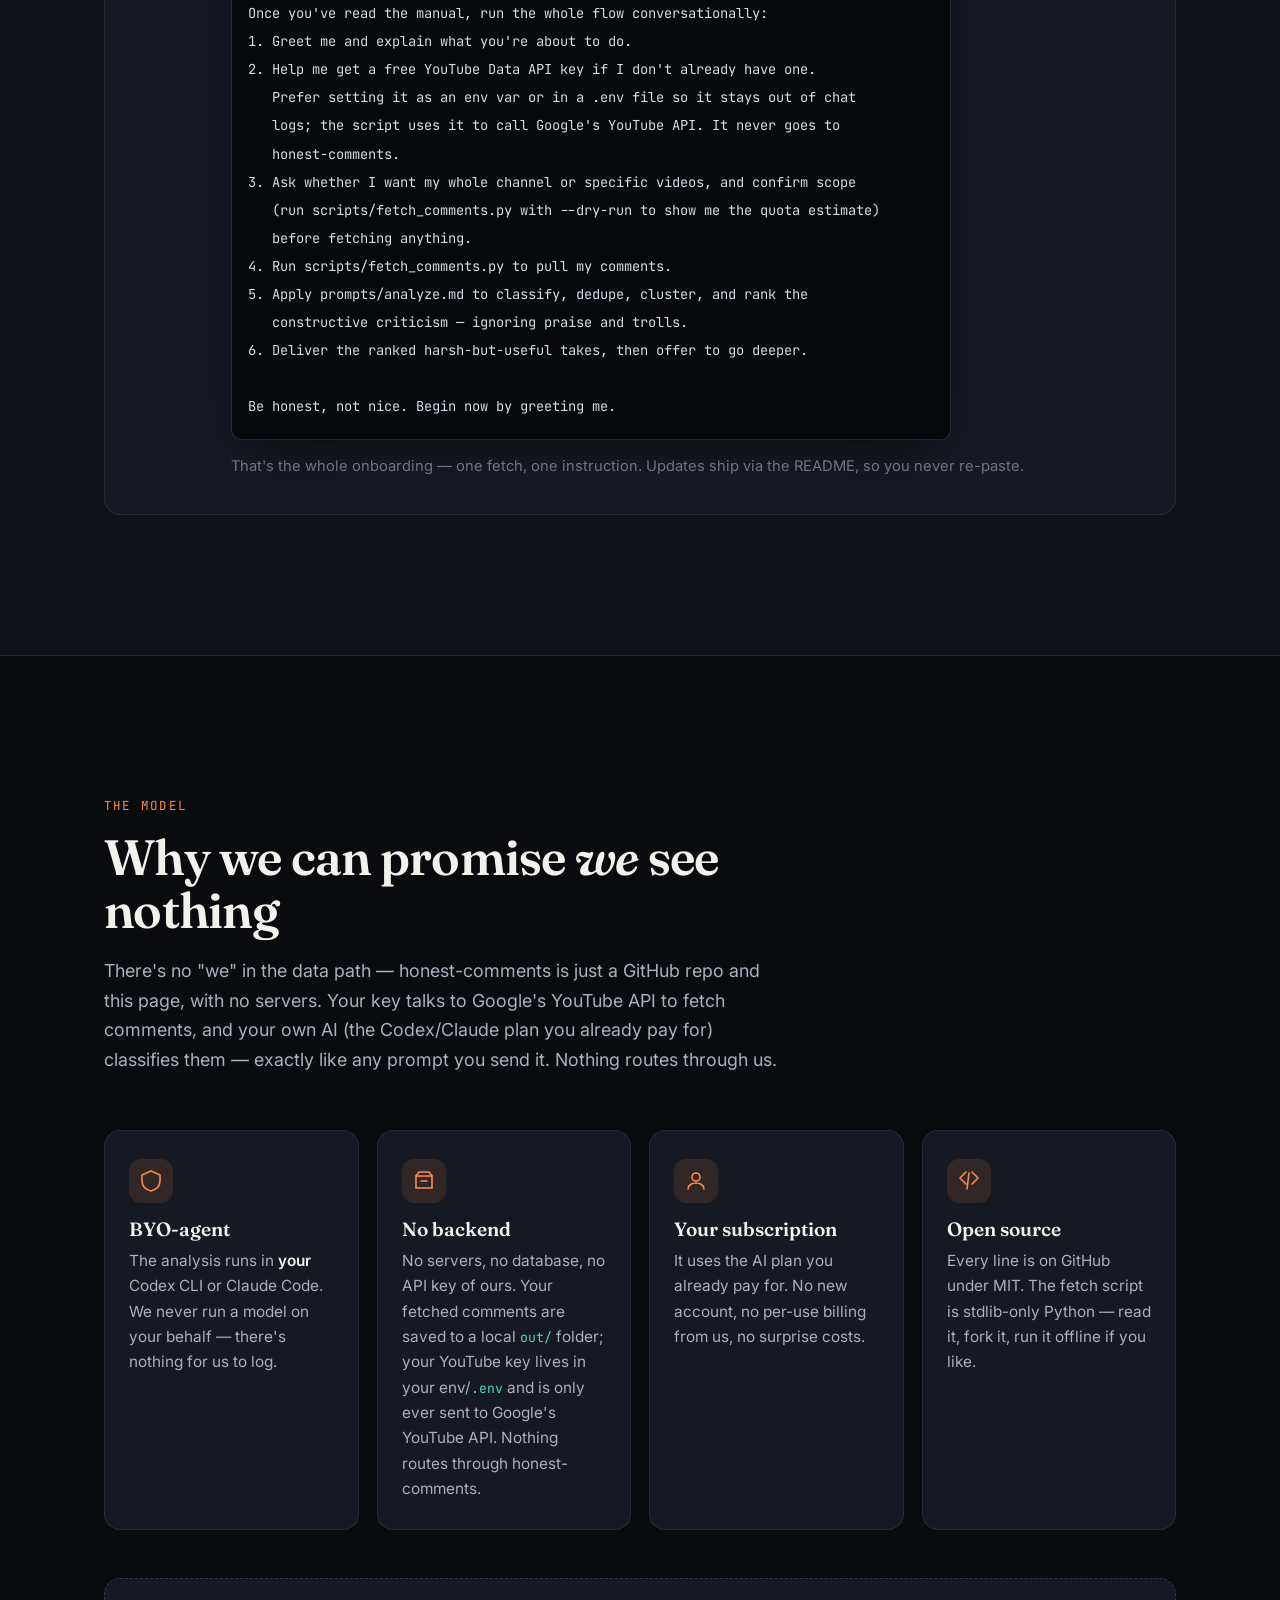
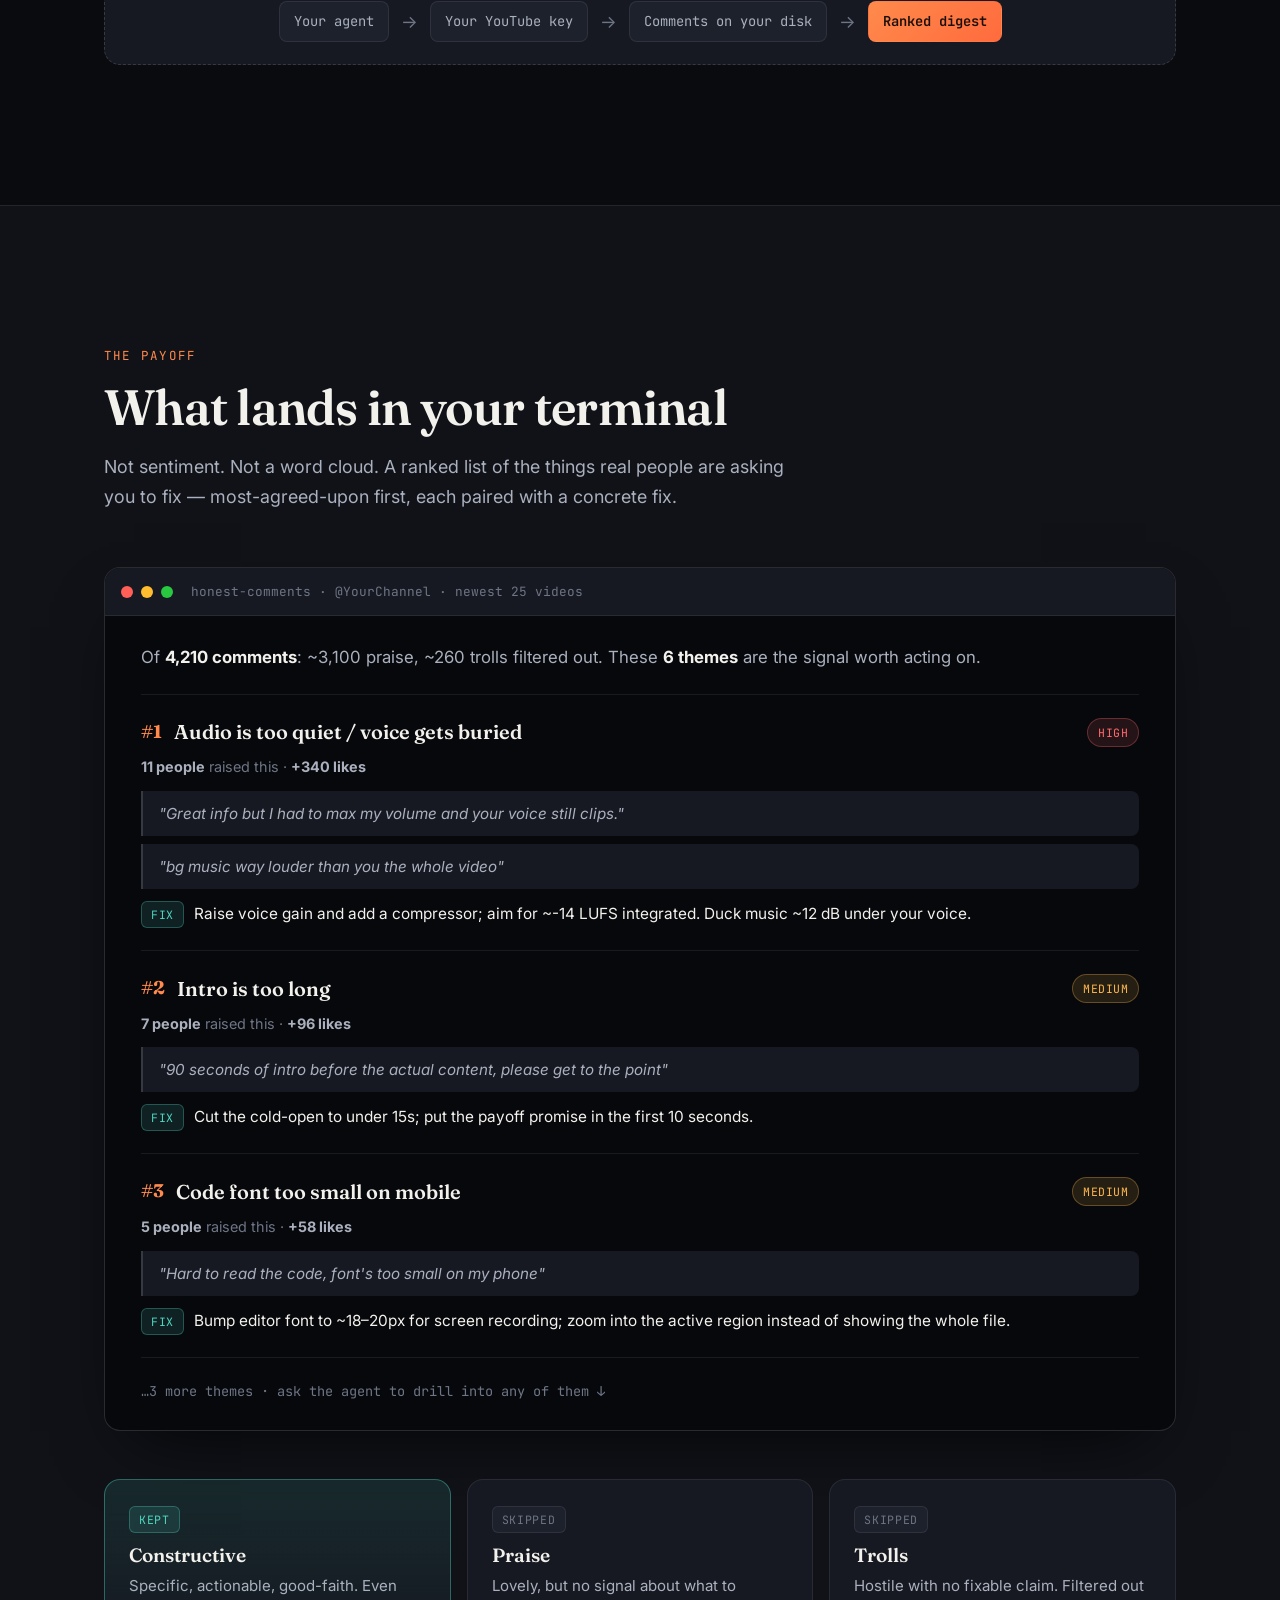
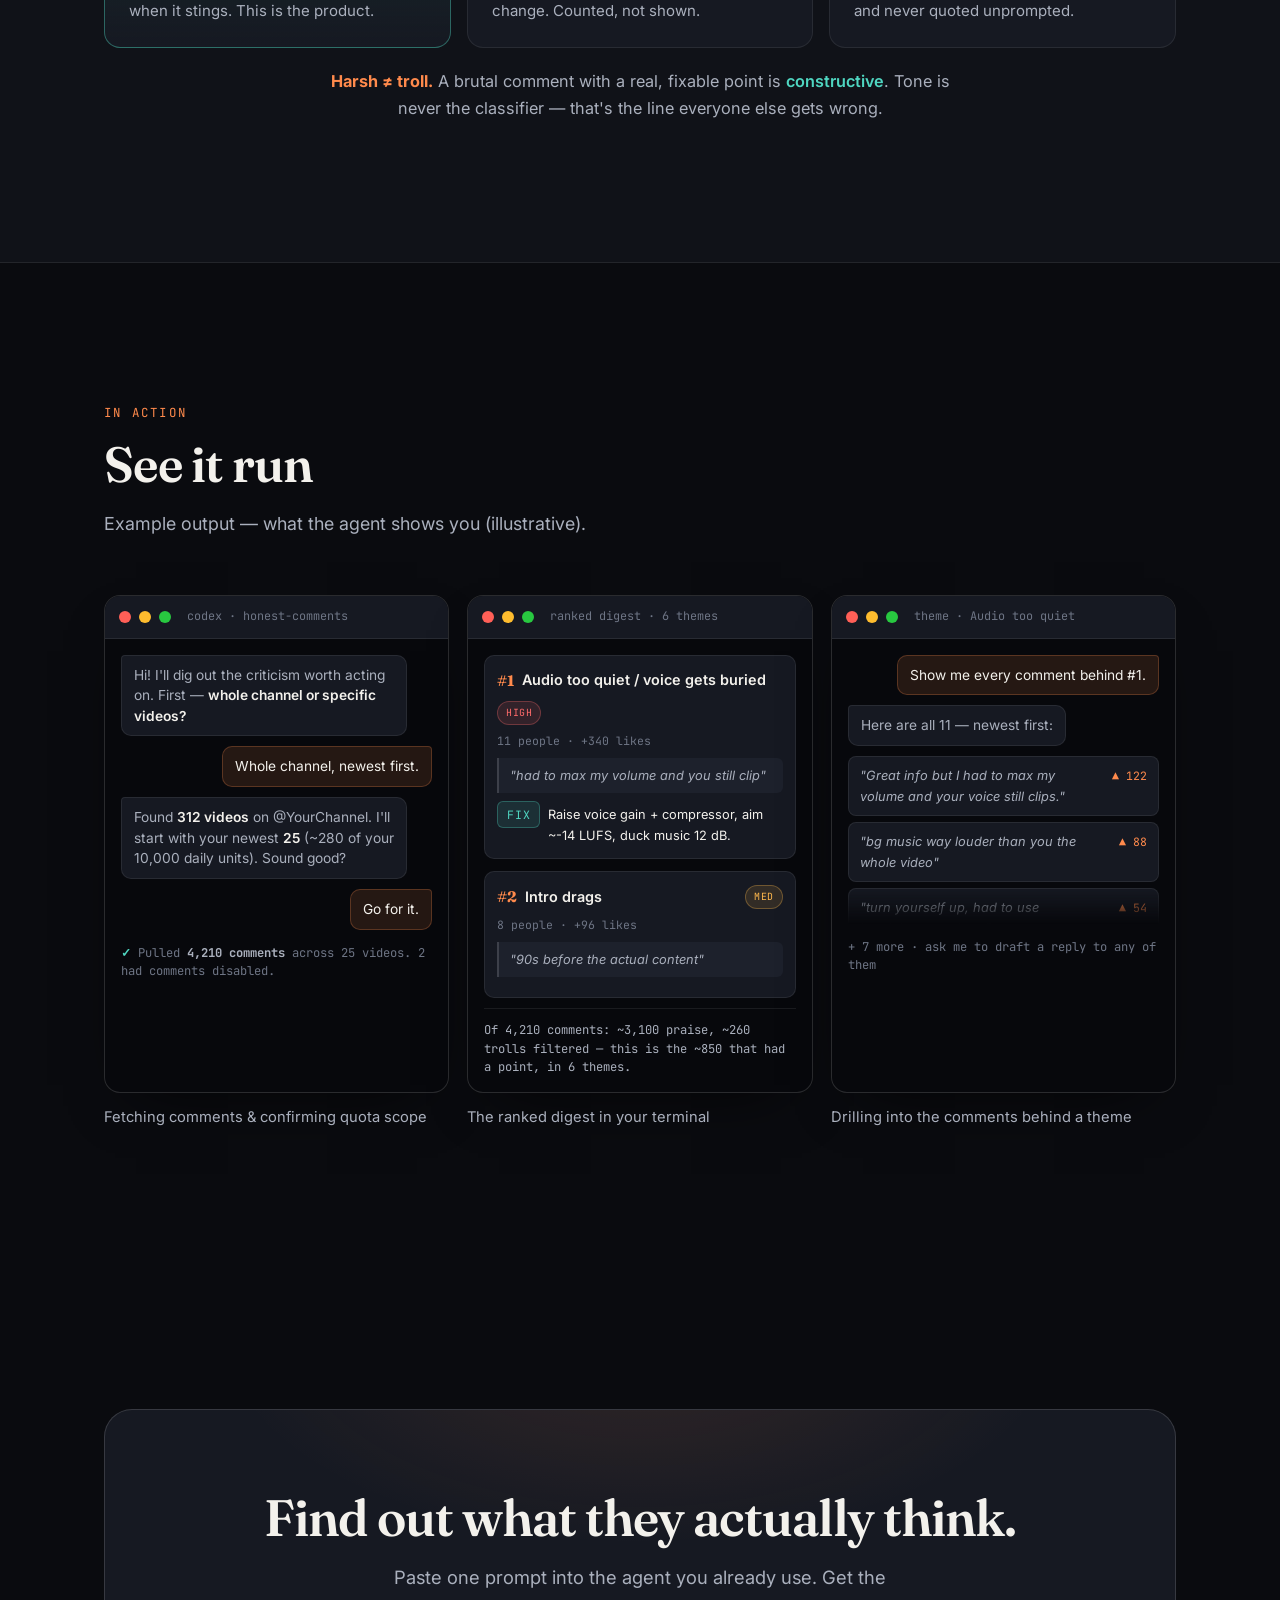
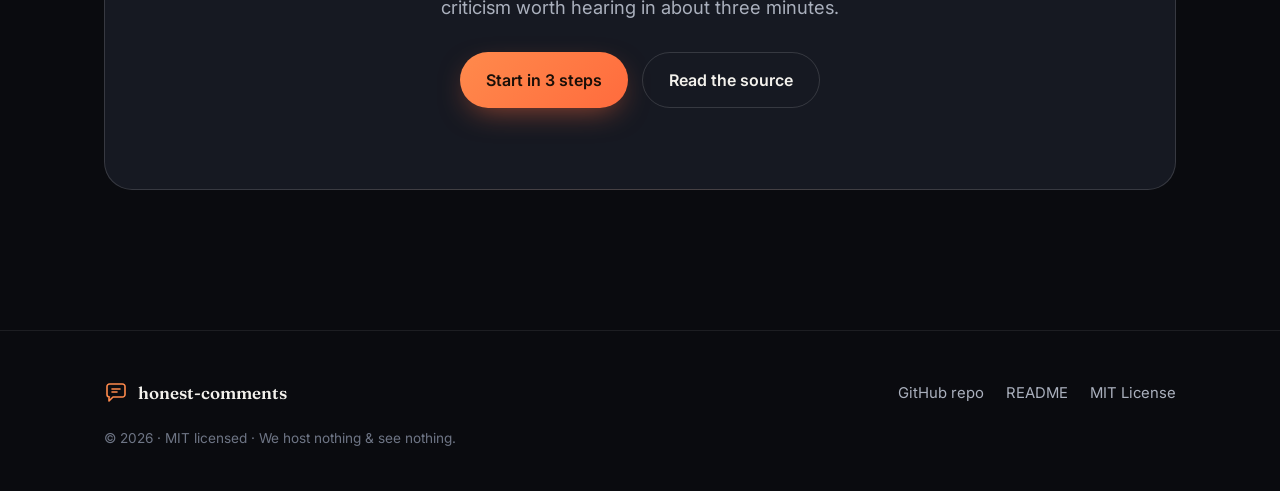
==== commit fafcc37d: "feat(site): real Codex/Claude logos + polished example-output mockups Replaced the LOGO PLACEHOLDER " ====
--- a/site/index.html
+++ b/site/index.html
@@ -13,11 +13,13 @@
     3. The three-step flow (THE centerpiece): Get an agent -> Get a key -> Paste prompt
     4. "How it works" — BYO-agent / no backend / your subscription / open source
     5. "What you get" — a mocked ranked-criticism output card
-    6. Screenshot placeholders (clearly labelled — real screenshots swapped in later)
+    6. "See it run" — three hand-built HTML window mockups of the agent in action
+       (the tool runs in the creator's own terminal, so these stand in for
+       screenshots: real text in styled .mock windows, illustrative numbers)
     7. Footer — GitHub repo + MIT
 
-  Anything marked SCREENSHOT PLACEHOLDER or LOGO PLACEHOLDER is intentional and meant
-  to be replaced with real assets later.
+  Brand marks (OpenAI + Anthropic) in step 1 are inline, dependency-free SVGs used
+  only for "works with" attribution — no external image hotlinks anywhere.
 -->
 <html lang="en">
 <head>
@@ -179,7 +181,7 @@
                 locally and does the analysis using the subscription you already have.
               </p>
 
-              <!-- Two agent option cards, each with an inline LOGO PLACEHOLDER SVG -->
+              <!-- Two agent option cards, each with an inline official brand mark (SVG) -->
               <div class="agent-grid">
                 <a
                   class="agent-card"
@@ -188,19 +190,16 @@
                   rel="noopener"
                 >
                   <!--
-                    LOGO PLACEHOLDER — OpenAI / Codex.
-                    Replace this inline SVG with the official OpenAI mark when available.
-                    Kept monochrome so it inherits the card's text colour.
+                    OFFICIAL BRAND MARK — OpenAI "blossom"/knot glyph (used here for
+                    "works with" attribution only). Recreated as a single inline,
+                    dependency-free SVG path so the site stays offline-renderable —
+                    NO external image hotlink. It's a solid fill that inherits
+                    currentColor (the .agent-card text colour), so it reads crisp at
+                    the ~34px the .agent-card__logo slot renders it.
                   -->
                   <span class="agent-card__logo" aria-hidden="true">
-                    <svg viewBox="0 0 24 24">
-                      <path
-                        d="M12 2.6a4.3 4.3 0 0 0-4.1 3 4.3 4.3 0 0 0-2.8 7.4A4.3 4.3 0 0 0 9 20.5a4.3 4.3 0 0 0 6 .9 4.3 4.3 0 0 0 2.8-7.4A4.3 4.3 0 0 0 15 6a4.3 4.3 0 0 0-3-3.4Z"
-                        fill="none"
-                        stroke="currentColor"
-                        stroke-width="1.4"
-                      />
-                      <path d="M12 8.4 15.4 10v3.4L12 15.4 8.6 13.4V10z" fill="none" stroke="currentColor" stroke-width="1.4" stroke-linejoin="round"/>
+                    <svg viewBox="0 0 24 24" fill="currentColor">
+                      <path d="M21.55 9.84a5.4 5.4 0 0 0-.46-4.42 5.43 5.43 0 0 0-5.86-2.6A5.4 5.4 0 0 0 11.1 1a5.43 5.43 0 0 0-5.18 3.76A5.4 5.4 0 0 0 2.3 7.37a5.43 5.43 0 0 0 .67 6.37 5.4 5.4 0 0 0 .46 4.42 5.43 5.43 0 0 0 5.86 2.6A5.4 5.4 0 0 0 13.42 23a5.43 5.43 0 0 0 5.18-3.77 5.4 5.4 0 0 0 3.61-2.61 5.43 5.43 0 0 0-.67-6.78ZM13.42 21.6a4.03 4.03 0 0 1-2.59-.94l3.83-2.21a.63.63 0 0 0 .31-.55v-5.4l1.62.94v4.46a4.05 4.05 0 0 1-3.18 3.7ZM5.18 18a4.03 4.03 0 0 1-.48-2.72l3.83 2.22a.63.63 0 0 0 .63 0l6.59-3.8v1.87l-4.69 2.71a4.05 4.05 0 0 1-5.48-1.48Zm-1-8.32a4.03 4.03 0 0 1 2.11-1.77v4.5a.63.63 0 0 0 .32.55l6.58 3.8-1.62.93-4.69-2.7a4.05 4.05 0 0 1-1.71-5.31Zm14.4 3.35-6.59-3.81 1.62-.93 4.69 2.7a4.04 4.04 0 0 1-.62 7.29v-4.5a.63.63 0 0 0-.32-.55Zm1.61-2.42-3.83-2.22a.63.63 0 0 0-.63 0l-6.59 3.8V10.4l4.69-2.7a4.04 4.04 0 0 1 6 4.19Zm-14.27.92-1.62-.94V6.34a4.04 4.04 0 0 1 6.63-3.1l-3.83 2.2a.63.63 0 0 0-.31.56Zm.88-1.9 2.93-1.7 2.94 1.7v3.39l-2.94 1.7-2.93-1.7Z"/>
                     </svg>
                   </span>
                   <span class="agent-card__name">OpenAI Codex CLI</span>
@@ -214,14 +213,15 @@
                   rel="noopener"
                 >
                   <!--
-                    LOGO PLACEHOLDER — Anthropic / Claude.
-                    Replace with the official Anthropic "burst" mark when available.
+                    OFFICIAL BRAND MARK — Anthropic "burst" / sunburst glyph (used here
+                    for "works with" attribution only). Recreated as inline,
+                    dependency-free SVG paths — NO external image hotlink, so the site
+                    stays offline-renderable. Solid fill inheriting currentColor; the
+                    radiating tapered spokes read cleanly at the ~34px slot size.
                   -->
                   <span class="agent-card__logo" aria-hidden="true">
-                    <svg viewBox="0 0 24 24">
-                      <g stroke="currentColor" stroke-width="1.5" stroke-linecap="round">
-                        <path d="M12 3v18M3 12h18M5.6 5.6l12.8 12.8M18.4 5.6 5.6 18.4"/>
-                      </g>
+                    <svg viewBox="0 0 24 24" fill="currentColor">
+                      <path d="M12 1.4c.34 0 .62.27.63.61l.2 5.42 2.7-4.7a.63.63 0 0 1 1.1.63l-2.7 4.7 4.36-3.23a.63.63 0 0 1 .77.99l-4.36 3.22 5.22-1.46a.63.63 0 0 1 .35 1.21l-5.22 1.46 5.4.36a.63.63 0 0 1 0 1.26l-5.4.36 5.22 1.46a.63.63 0 0 1-.35 1.21l-5.22-1.46 4.36 3.22a.63.63 0 0 1-.77.99l-4.36-3.23 2.7 4.7a.63.63 0 0 1-1.1.63l-2.7-4.7-.2 5.42a.63.63 0 0 1-1.26 0l-.2-5.42-2.7 4.7a.63.63 0 0 1-1.1-.63l2.7-4.7-4.36 3.23a.63.63 0 0 1-.77-.99l4.36-3.22-5.22 1.46a.63.63 0 0 1-.35-1.21l5.22-1.46-5.4-.36a.63.63 0 0 1 0-1.26l5.4-.36-5.22-1.46a.63.63 0 0 1 .35-1.21l5.22 1.46-4.36-3.22a.63.63 0 0 1 .77-.99l4.36 3.23-2.7-4.7a.63.63 0 0 1 1.1-.63l2.7 4.7.2-5.42c.01-.34.29-.61.63-.61Z"/>
                     </svg>
                   </span>
                   <span class="agent-card__name">Anthropic Claude Code</span>
@@ -552,42 +552,140 @@
         <header class="section__head reveal">
           <p class="eyebrow">In action</p>
           <h2 class="section__title">See it run</h2>
-          <p class="section__lede">Real screenshots coming soon — these are placeholders.</p>
+          <p class="section__lede">Example output — what the agent shows you (illustrative).</p>
         </header>
 
+        <!--
+          REAL EXAMPLE MOCKUPS (not raster screenshots).
+          The tool runs in the creator's OWN terminal, so there's no canonical
+          screenshot to ship. Instead each .shot is a hand-built HTML "window"
+          mockup (traffic-light title bar + chat/terminal body) styled with the
+          same tokens as the .digest card above. They're pure HTML/CSS, so they:
+            • render with JS disabled (content is real text, not an <img>),
+            • stay crisp at any zoom / DPI (vector, not pixels),
+            • restyle in one place if the palette ever changes.
+          Numbers/quotes are illustrative — the section lede says as much.
+          Each window keeps the `.shot.reveal` wrapper so the scroll-in animation
+          and figcaption behave exactly as before.
+        -->
         <div class="shots__grid">
-          <!--
-            SCREENSHOT PLACEHOLDER #1
-            Swap this whole figure's body for an <img> when the real asset is ready.
-            Suggested capture: the agent fetching comments + the quota estimate confirm.
-          -->
+
+          <!-- MOCKUP 1 — Fetching + scope confirm.
+               Shows the agent greeting, asking channel-vs-videos, and reporting
+               the quota estimate + the fetch result. Chat-bubble style. -->
           <figure class="shot reveal">
-            <div class="shot__frame">
-              <div class="shot__placeholder">
-                <svg viewBox="0 0 24 24" aria-hidden="true"><rect x="3" y="5" width="18" height="14" rx="2" fill="none" stroke="currentColor" stroke-width="1.4"/><circle cx="8.5" cy="10" r="1.6" fill="currentColor"/><path d="m4 17 5-4 4 3 3-2 4 3" fill="none" stroke="currentColor" stroke-width="1.4" stroke-linejoin="round"/></svg>
-                <span>SCREENSHOT PLACEHOLDER</span>
+            <div class="mock">
+              <div class="mock__bar">
+                <span class="dot dot--r"></span>
+                <span class="dot dot--y"></span>
+                <span class="dot dot--g"></span>
+                <span class="mock__title">codex · honest-comments</span>
+              </div>
+              <div class="mock__body">
+                <!-- agent line -->
+                <p class="mock__line mock__line--agent">
+                  Hi! I'll dig out the criticism worth acting on. First —
+                  <strong>whole channel or specific videos?</strong>
+                </p>
+                <!-- creator reply -->
+                <p class="mock__line mock__line--you">Whole channel, newest first.</p>
+                <!-- quota estimate + confirm -->
+                <p class="mock__line mock__line--agent">
+                  Found <strong>312 videos</strong> on @YourChannel. I'll start with your
+                  newest <strong>25</strong> (~280 of your 10,000 daily units). Sound good?
+                </p>
+                <p class="mock__line mock__line--you">Go for it.</p>
+                <!-- terminal-style result line -->
+                <p class="mock__sys">
+                  <span class="mock__ok">✓</span> Pulled <strong>4,210 comments</strong>
+                  across 25 videos. 2 had comments disabled.
+                </p>
               </div>
             </div>
             <figcaption>Fetching comments &amp; confirming quota scope</figcaption>
           </figure>
 
-          <!-- SCREENSHOT PLACEHOLDER #2 — the ranked digest as rendered in the terminal -->
+          <!-- MOCKUP 2 — the ranked digest (the money shot).
+               Two ranked insight cards + the "of 4,210…" framing line. -->
           <figure class="shot reveal">
-            <div class="shot__frame">
-              <div class="shot__placeholder">
-                <svg viewBox="0 0 24 24" aria-hidden="true"><rect x="3" y="5" width="18" height="14" rx="2" fill="none" stroke="currentColor" stroke-width="1.4"/><circle cx="8.5" cy="10" r="1.6" fill="currentColor"/><path d="m4 17 5-4 4 3 3-2 4 3" fill="none" stroke="currentColor" stroke-width="1.4" stroke-linejoin="round"/></svg>
-                <span>SCREENSHOT PLACEHOLDER</span>
+            <div class="mock">
+              <div class="mock__bar">
+                <span class="dot dot--r"></span>
+                <span class="dot dot--y"></span>
+                <span class="dot dot--g"></span>
+                <span class="mock__title">ranked digest · 6 themes</span>
+              </div>
+              <div class="mock__body">
+                <!-- rank #1 -->
+                <div class="mock__rank">
+                  <div class="mock__rank-head">
+                    <span class="mock__rank-no">#1</span>
+                    <span class="mock__rank-title">Audio too quiet / voice gets buried</span>
+                    <span class="sev sev--high">High</span>
+                  </div>
+                  <p class="mock__rank-meta">11 people · +340 likes</p>
+                  <p class="mock__rank-quote">"had to max my volume and you still clip"</p>
+                  <p class="mock__rank-fix">
+                    <span class="fix-tag">Fix</span>
+                    Raise voice gain + compressor, aim ~-14 LUFS, duck music 12&nbsp;dB.
+                  </p>
+                </div>
+                <!-- rank #2 -->
+                <div class="mock__rank">
+                  <div class="mock__rank-head">
+                    <span class="mock__rank-no">#2</span>
+                    <span class="mock__rank-title">Intro drags</span>
+                    <span class="sev sev--med">Med</span>
+                  </div>
+                  <p class="mock__rank-meta">8 people · +96 likes</p>
+                  <p class="mock__rank-quote">"90s before the actual content"</p>
+                </div>
+                <!-- framing line -->
+                <p class="mock__sys mock__sys--frame">
+                  Of 4,210 comments: ~3,100 praise, ~260 trolls filtered —
+                  this is the ~850 that had a point, in 6 themes.
+                </p>
               </div>
             </div>
             <figcaption>The ranked digest in your terminal</figcaption>
           </figure>
 
-          <!-- SCREENSHOT PLACEHOLDER #3 — drilling into a single theme -->
+          <!-- MOCKUP 3 — drilling into a single theme.
+               The agent showing every comment behind one theme as a short
+               scrollable-looking list with like counts. -->
           <figure class="shot reveal">
-            <div class="shot__frame">
-              <div class="shot__placeholder">
-                <svg viewBox="0 0 24 24" aria-hidden="true"><rect x="3" y="5" width="18" height="14" rx="2" fill="none" stroke="currentColor" stroke-width="1.4"/><circle cx="8.5" cy="10" r="1.6" fill="currentColor"/><path d="m4 17 5-4 4 3 3-2 4 3" fill="none" stroke="currentColor" stroke-width="1.4" stroke-linejoin="round"/></svg>
-                <span>SCREENSHOT PLACEHOLDER</span>
+            <div class="mock">
+              <div class="mock__bar">
+                <span class="dot dot--r"></span>
+                <span class="dot dot--y"></span>
+                <span class="dot dot--g"></span>
+                <span class="mock__title">theme · Audio too quiet</span>
+              </div>
+              <div class="mock__body">
+                <p class="mock__line mock__line--you">Show me every comment behind #1.</p>
+                <p class="mock__line mock__line--agent">
+                  Here are all 11 — newest first:
+                </p>
+                <!-- the scrollable-looking comment list -->
+                <ul class="mock__comments">
+                  <li>
+                    <span class="mock__c-text">"Great info but I had to max my volume and your voice still clips."</span>
+                    <span class="mock__c-likes">▲ 122</span>
+                  </li>
+                  <li>
+                    <span class="mock__c-text">"bg music way louder than you the whole video"</span>
+                    <span class="mock__c-likes">▲ 88</span>
+                  </li>
+                  <li>
+                    <span class="mock__c-text">"turn yourself up, had to use headphones to hear"</span>
+                    <span class="mock__c-likes">▲ 54</span>
+                  </li>
+                  <li>
+                    <span class="mock__c-text">"audio's quiet on mobile, kept losing the words"</span>
+                    <span class="mock__c-likes">▲ 31</span>
+                  </li>
+                </ul>
+                <p class="mock__sys">+ 7 more · ask me to draft a reply to any of them</p>
               </div>
             </div>
             <figcaption>Drilling into the comments behind a theme</figcaption>
--- a/site/styles.css
+++ b/site/styles.css
@@ -597,39 +597,212 @@
 .buckets__note strong { color: var(--accent); }
 .buckets__note em { color: var(--teal); font-style: normal; font-weight: 600; }
 
-/* ---------- Screenshots ---------- */
-.shots__grid { display: grid; grid-template-columns: repeat(3, 1fr); gap: 18px; }
-.shot { margin: 0; }
-.shot__frame {
-  border: 1px solid var(--line);
+/* ---------- Screenshots / example mockups ----------
+   The 3 .shot figures hold hand-built "window" mockups (.mock) that stand in for
+   real screenshots — the tool runs in the creator's own terminal so there's
+   nothing to capture. Each .mock reuses the same terminal-frame language as the
+   .digest card (traffic-light dots, deep #07080c body) so it reads as "this is
+   the same product" rather than a separate component.
+
+   Equal-height note: the grid stretches all three windows to the same height so
+   the row stays tidy even though the three scenes contain different amounts of
+   text. The figure is a column (window on top, caption below); `1fr` on the
+   window makes the windows themselves the part that equalises. */
+.shots__grid {
+  display: grid;
+  grid-template-columns: repeat(3, 1fr);
+  gap: 18px;
+  align-items: stretch;
+}
+.shot {
+  margin: 0;
+  display: flex;
+  flex-direction: column;
+}
+
+/* The window frame — same dark surface + soft drop shadow as .digest, but lighter
+   weight (these are supporting visuals, not the hero output card). */
+.mock {
+  flex: 1;                /* fill the equal-height grid cell (see .shots__grid) */
+  display: flex;
+  flex-direction: column;
+  background: #07080c;
+  border: 1px solid var(--line-2);
   border-radius: var(--radius);
   overflow: hidden;
-  background: var(--bg-3);
-}
-.shot__placeholder {
-  aspect-ratio: 16 / 10;
+  box-shadow: 0 24px 60px -32px rgba(0, 0, 0, 0.85);
+}
+
+/* Title bar with the classic 3 traffic-light dots (reuses .dot / .dot--r/y/g). */
+.mock__bar {
+  display: flex;
+  align-items: center;
+  gap: 8px;
+  padding: 11px 14px;
+  background: var(--bg-3);
+  border-bottom: 1px solid var(--line);
+}
+.mock__title {
+  margin-left: 8px;
+  font-family: var(--font-mono);
+  font-size: 0.74rem;
+  color: var(--text-mute);
+  /* keep long titles on one line — ellipsis rather than wrapping the bar */
+  white-space: nowrap;
+  overflow: hidden;
+  text-overflow: ellipsis;
+}
+
+/* The window body. min-height keeps short scenes from looking cramped next to
+   the busier ones; the equal-height grid then pads the rest. */
+.mock__body {
+  padding: 16px;
   display: flex;
   flex-direction: column;
-  align-items: center;
-  justify-content: center;
-  gap: 12px;
+  gap: 10px;
+  min-height: 230px;
+}
+
+/* --- Chat lines (mockups 1 & 3) ---
+   Two speakers: the agent (neutral surface, left) and the creator/"you"
+   (accent-tinted, right-aligned) so the back-and-forth reads at a glance. */
+.mock__line {
+  margin: 0;
+  padding: 9px 12px;
+  border-radius: 10px;
+  font-size: 0.86rem;
+  line-height: 1.5;
+  max-width: 92%;
+}
+.mock__line strong { color: var(--text); font-weight: 600; }
+.mock__line--agent {
+  align-self: flex-start;
+  background: var(--bg-3);
+  border: 1px solid var(--line);
+  color: var(--text-dim);
+  border-top-left-radius: 4px;   /* little "tail" notch toward the speaker */
+}
+.mock__line--you {
+  align-self: flex-end;
+  background: var(--accent-soft);
+  border: 1px solid rgba(255, 138, 76, 0.25);
+  color: var(--text);
+  border-top-right-radius: 4px;
+}
+
+/* System / terminal result line (e.g. the "Pulled 4,210 comments" confirm and
+   the "of 4,210…" framing line). Monospace so it reads as program output. */
+.mock__sys {
+  margin: 4px 0 0;
+  font-family: var(--font-mono);
+  font-size: 0.76rem;
+  line-height: 1.5;
   color: var(--text-mute);
-  /* dashed + diagonal hatch so it READS as a placeholder, not a real image */
-  background:
-    repeating-linear-gradient(
-      45deg,
-      transparent,
-      transparent 12px,
-      rgba(255, 255, 255, 0.02) 12px,
-      rgba(255, 255, 255, 0.02) 24px
-    );
-  border: 1px dashed var(--line-2);
-  border-radius: var(--radius);
-  font-family: var(--font-mono);
-  font-size: 0.78rem;
-  letter-spacing: 0.1em;
-}
-.shot__placeholder svg { width: 40px; height: 40px; opacity: 0.6; }
+}
+.mock__sys strong { color: var(--text-dim); }
+.mock__ok { color: var(--teal); font-weight: 600; }   /* green check */
+/* The digest framing line gets a top divider so it reads as a summary footer. */
+.mock__sys--frame {
+  margin-top: auto;          /* push it to the bottom of the window */
+  padding-top: 12px;
+  border-top: 1px solid var(--line);
+  color: var(--text-dim);
+}
+
+/* --- Ranked insight cards (mockup 2) ---
+   Compact echoes of the big .insight cards in the digest section above. */
+.mock__rank {
+  padding: 12px;
+  border-radius: 10px;
+  background: var(--bg-3);
+  border: 1px solid var(--line);
+}
+.mock__rank + .mock__rank { margin-top: 2px; }
+.mock__rank-head {
+  display: flex;
+  align-items: center;
+  gap: 8px;
+  flex-wrap: wrap;
+  margin-bottom: 6px;
+}
+.mock__rank-no {
+  font-family: var(--font-display);
+  font-weight: 700;
+  font-size: 0.95rem;
+  color: var(--accent);
+}
+.mock__rank-title {
+  flex: 1 1 auto;
+  font-weight: 600;
+  font-size: 0.9rem;
+  color: var(--text);
+}
+.mock__rank-meta {
+  margin: 0 0 8px;
+  font-family: var(--font-mono);
+  font-size: 0.72rem;
+  color: var(--text-mute);
+}
+.mock__rank-quote {
+  margin: 0 0 8px;
+  padding: 7px 11px;
+  border-left: 2px solid var(--line-2);
+  background: var(--bg-4);
+  border-radius: 0 6px 6px 0;
+  font-style: italic;
+  font-size: 0.8rem;
+  color: var(--text-dim);
+}
+.mock__rank-fix {
+  display: flex;
+  gap: 8px;
+  align-items: baseline;
+  margin: 0;
+  font-size: 0.8rem;
+  color: var(--text);
+}
+/* In the cramped mockup the .sev pill is a touch smaller than in the digest. */
+.mock__rank-head .sev { font-size: 0.62rem; padding: 3px 8px; }
+
+/* --- Comment drill-down list (mockup 3) ---
+   A short "scrollable-looking" list: each row is a verbatim comment + its like
+   count. max-height + overflow gives the visual hint that more exist below. */
+.mock__comments {
+  list-style: none;
+  margin: 0;
+  padding: 0;
+  display: flex;
+  flex-direction: column;
+  gap: 6px;
+  max-height: 168px;
+  overflow: hidden;
+  /* fade the bottom edge so it reads "there's more, this is scrollable" */
+  -webkit-mask-image: linear-gradient(180deg, #000 78%, transparent 100%);
+          mask-image: linear-gradient(180deg, #000 78%, transparent 100%);
+}
+.mock__comments li {
+  display: flex;
+  align-items: baseline;
+  gap: 10px;
+  padding: 8px 11px;
+  background: var(--bg-3);
+  border: 1px solid var(--line);
+  border-radius: 8px;
+}
+.mock__c-text {
+  flex: 1 1 auto;
+  font-size: 0.8rem;
+  font-style: italic;
+  color: var(--text-dim);
+}
+.mock__c-likes {
+  flex: none;
+  font-family: var(--font-mono);
+  font-size: 0.72rem;
+  color: var(--accent);
+  white-space: nowrap;
+}
+
 .shot figcaption { margin-top: 12px; color: var(--text-dim); font-size: 0.92rem; }
 
 /* ---------- Final CTA ---------- */
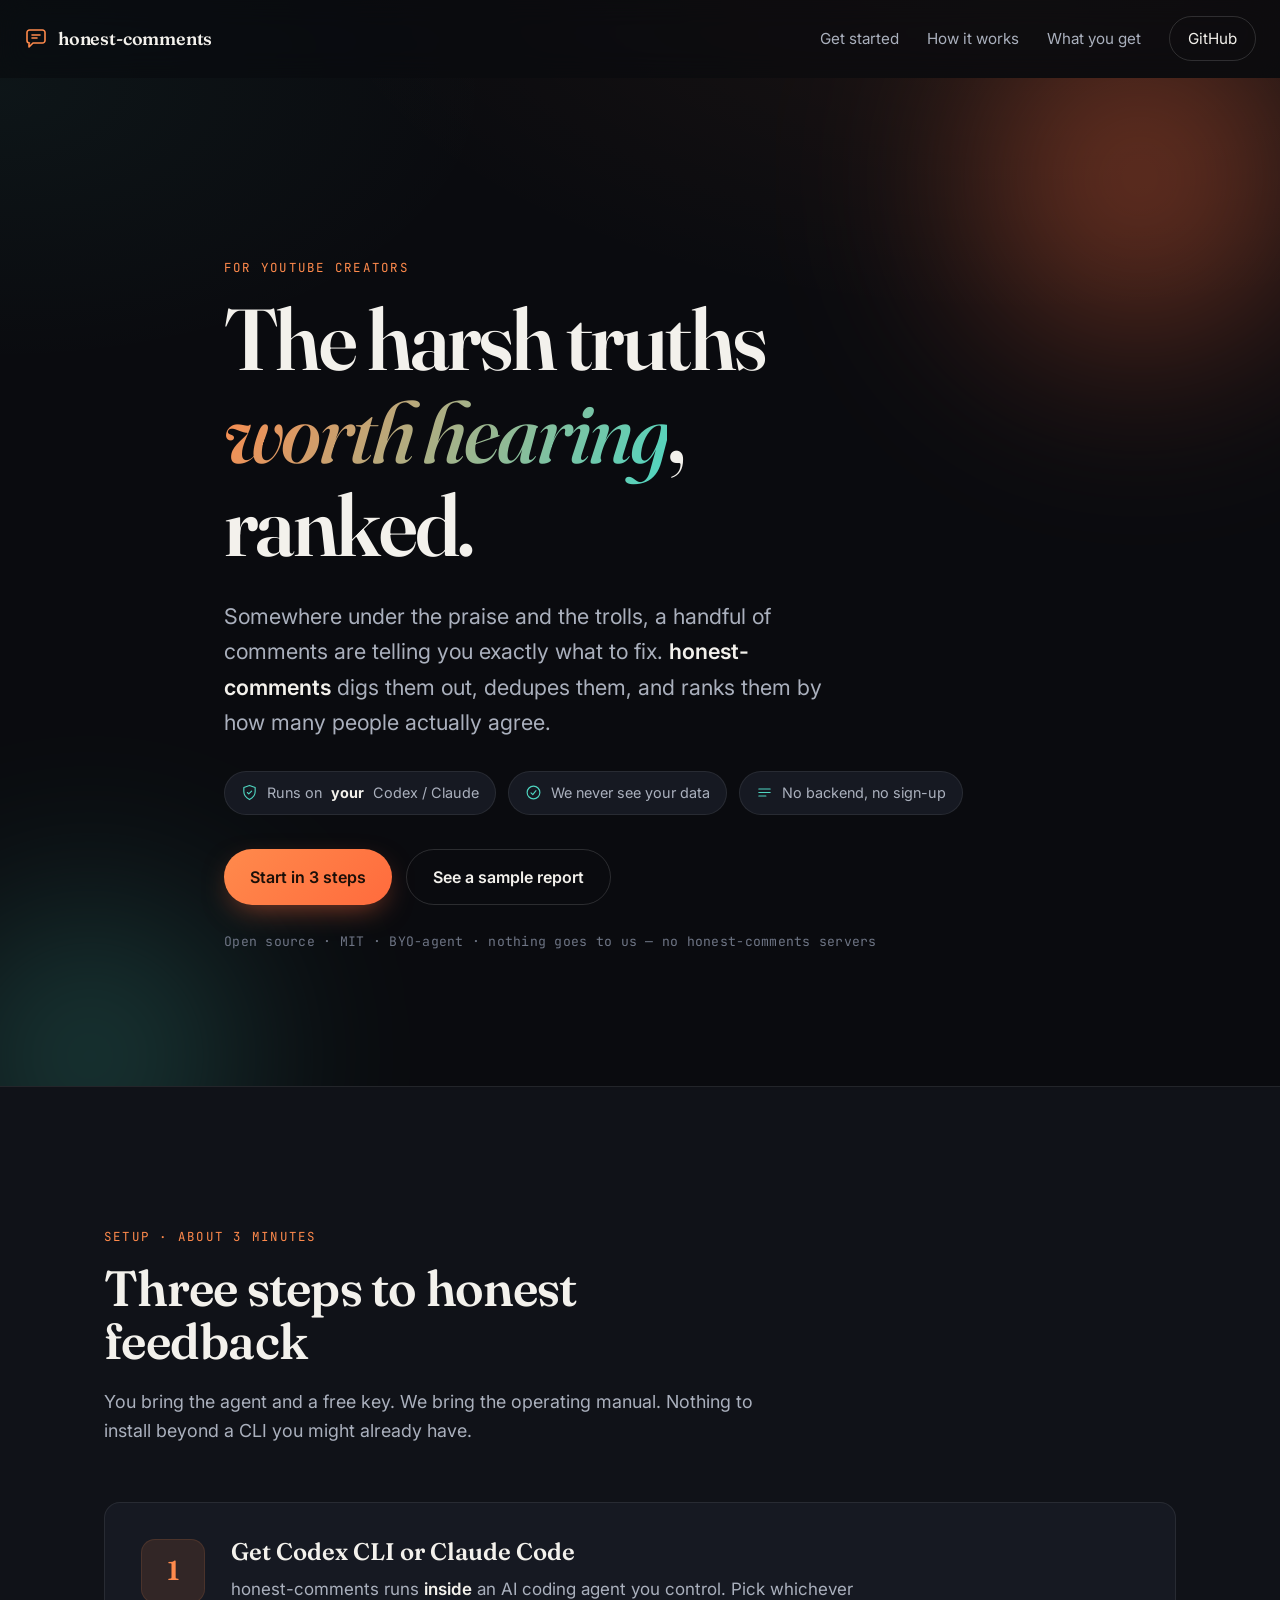
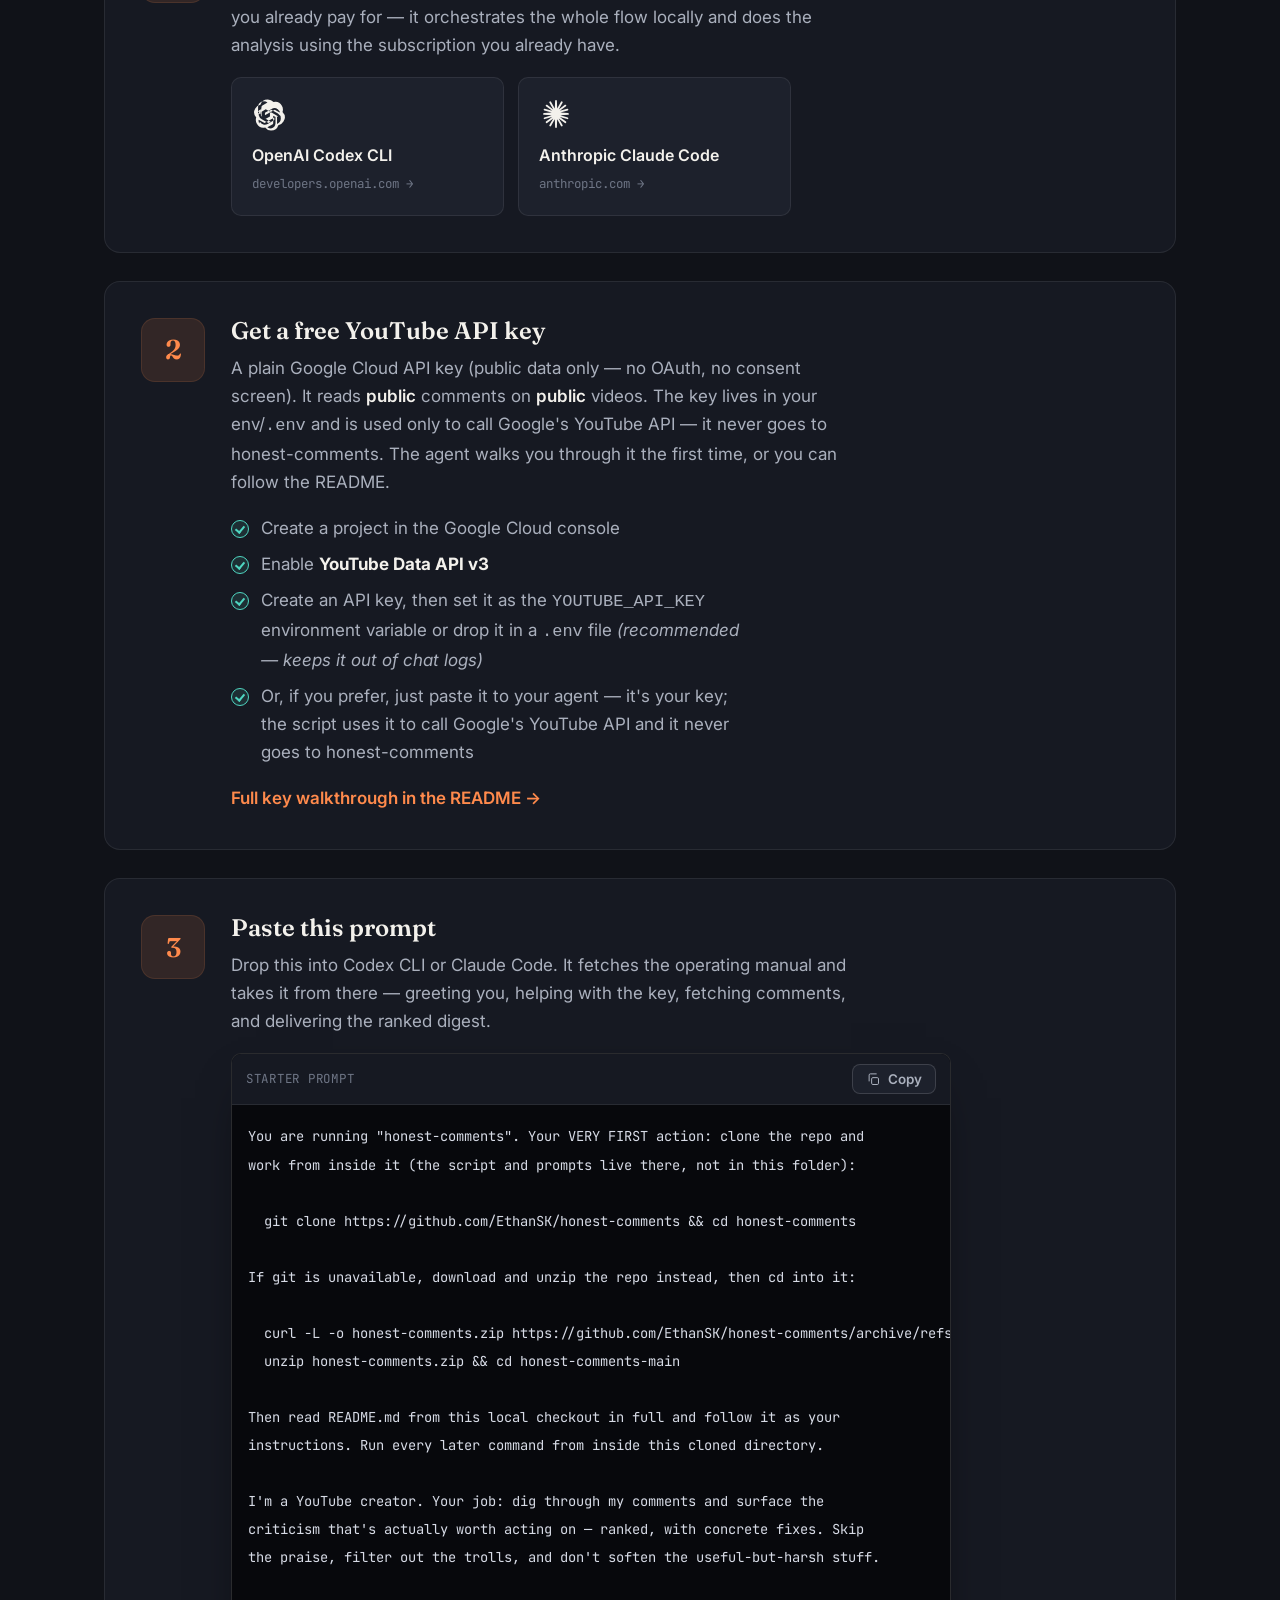
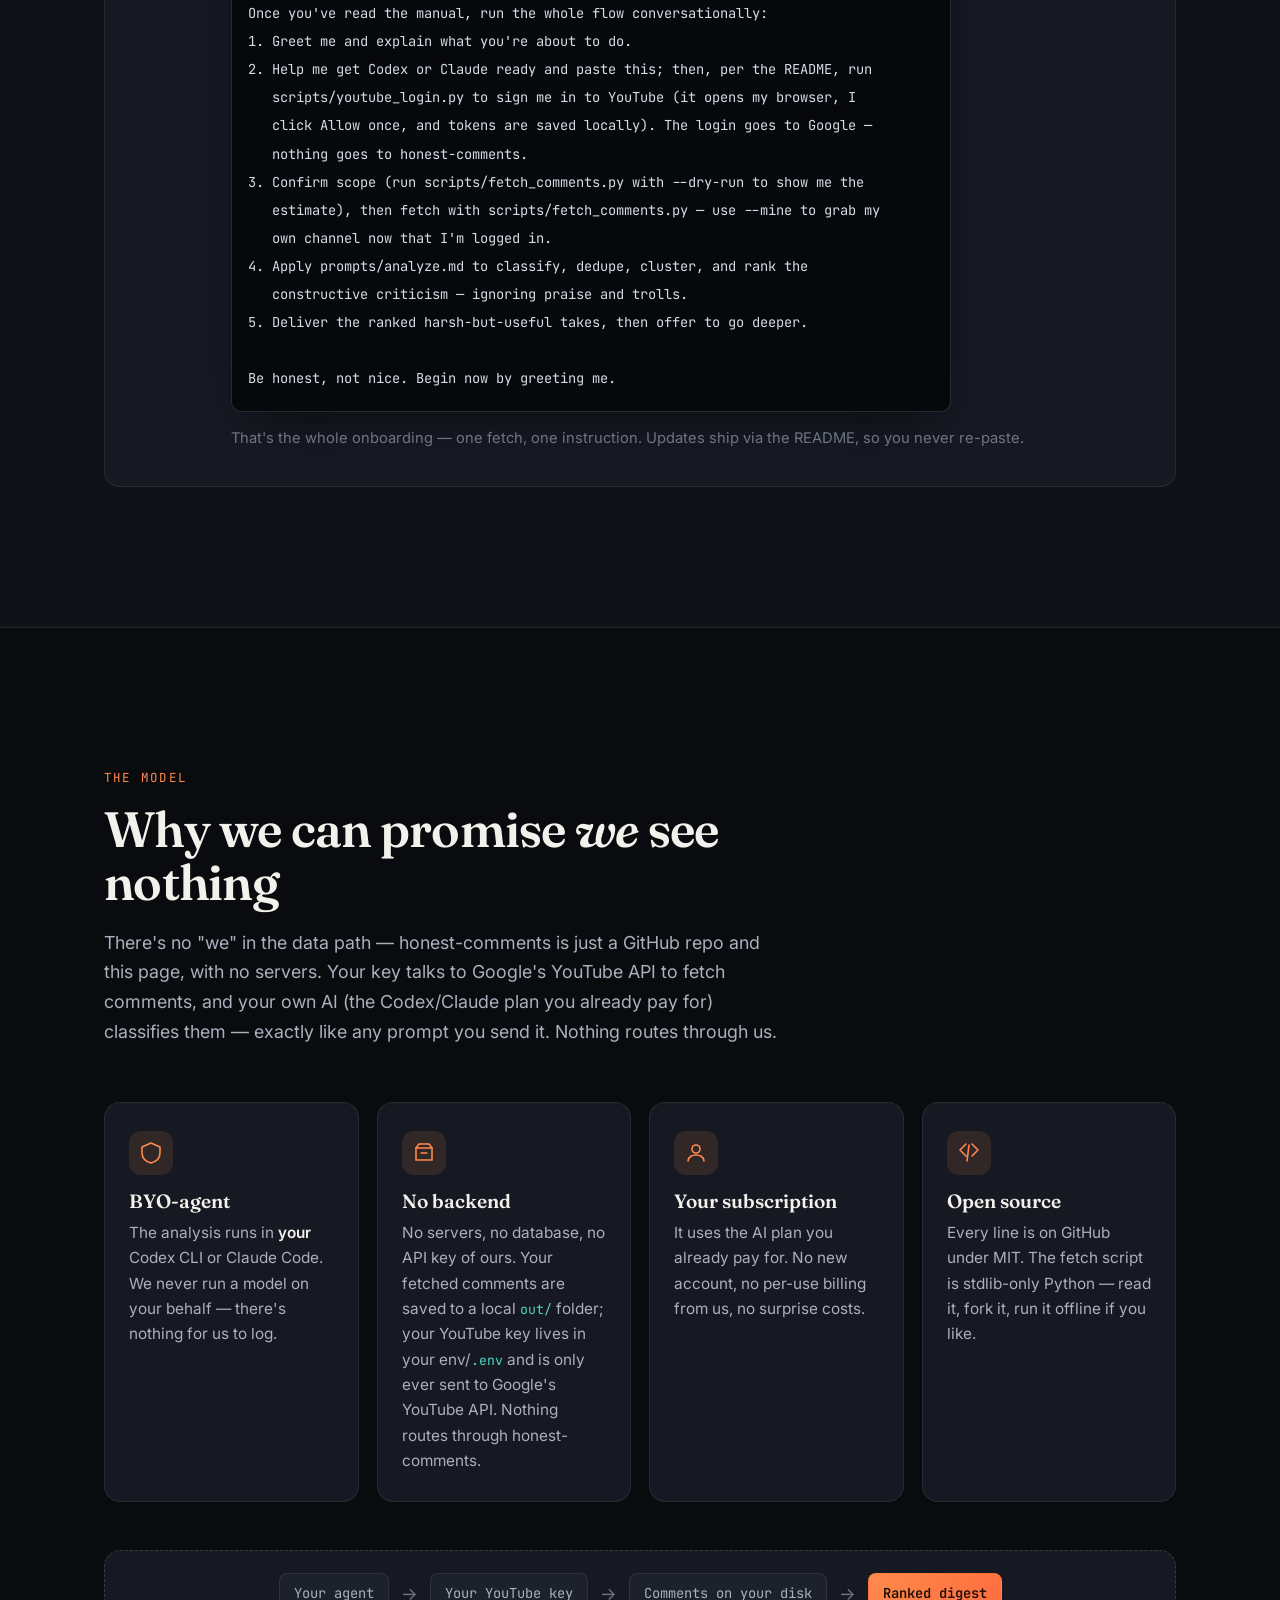
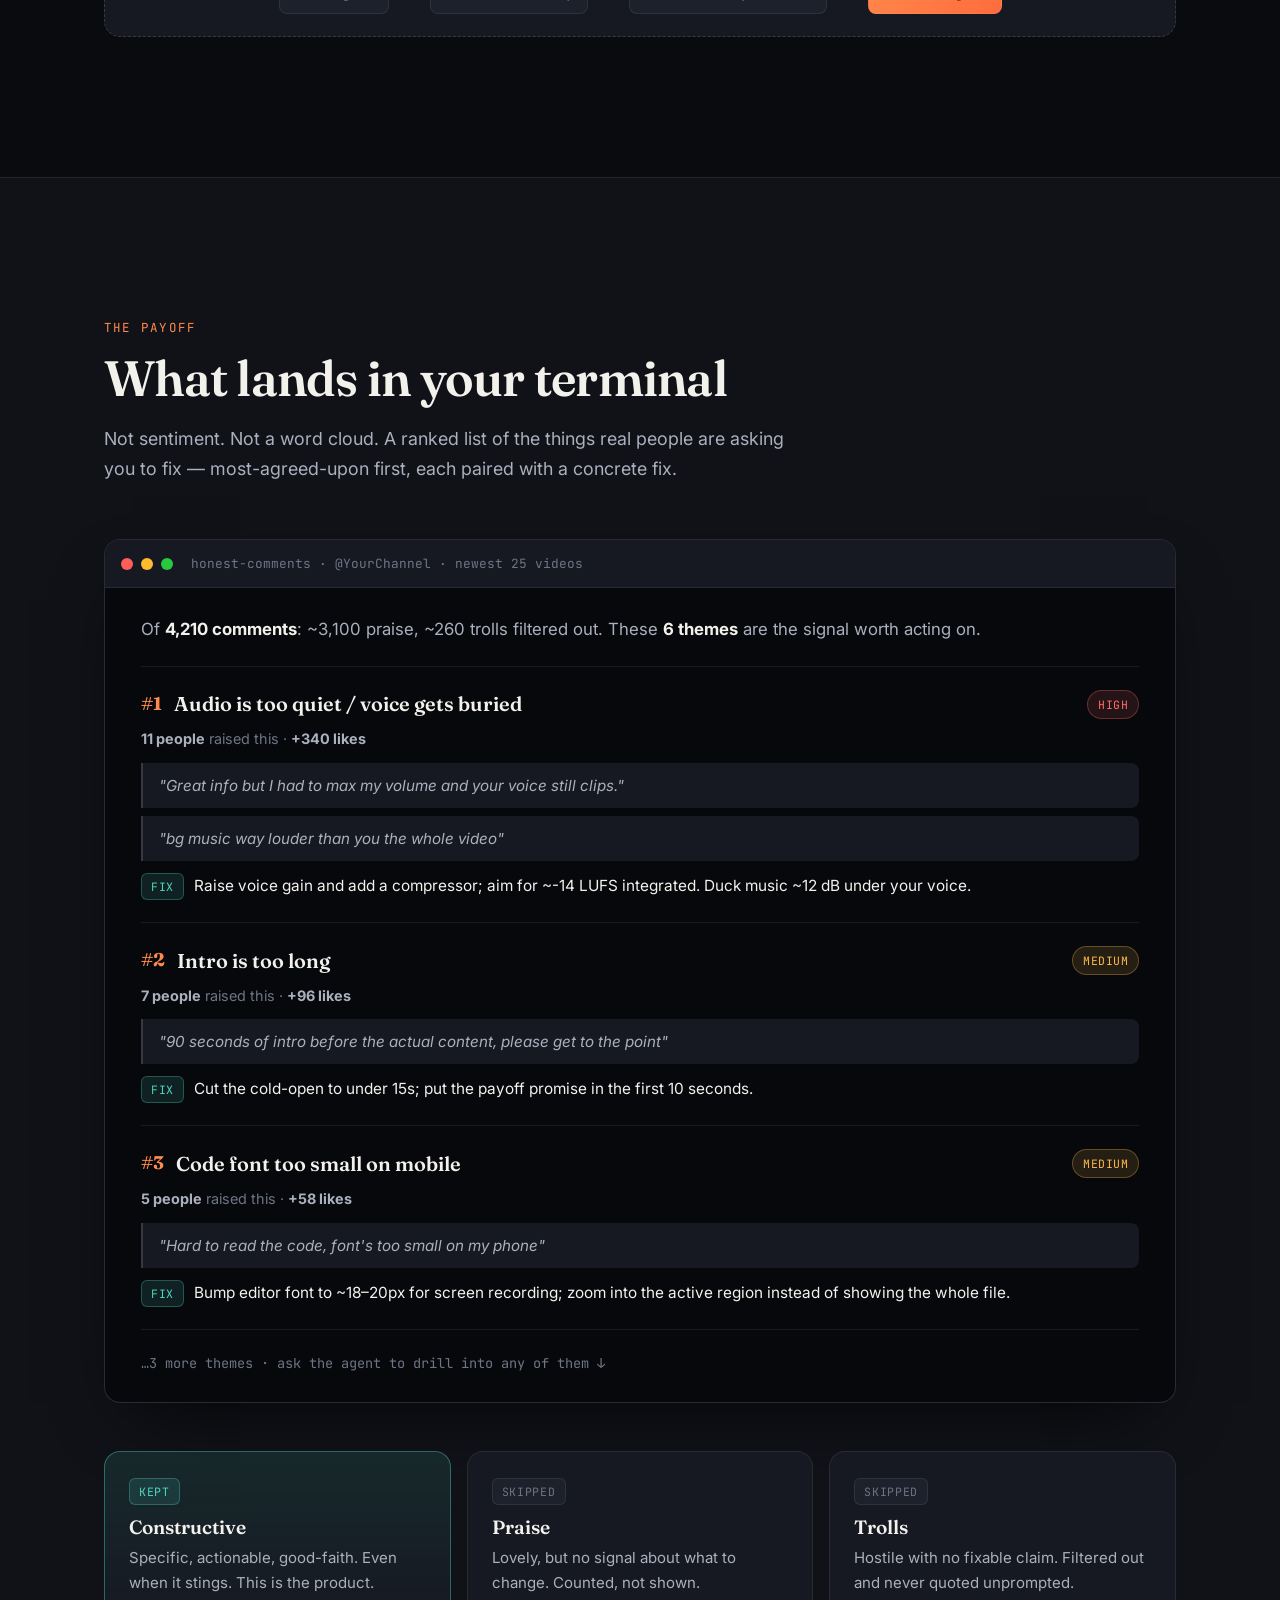
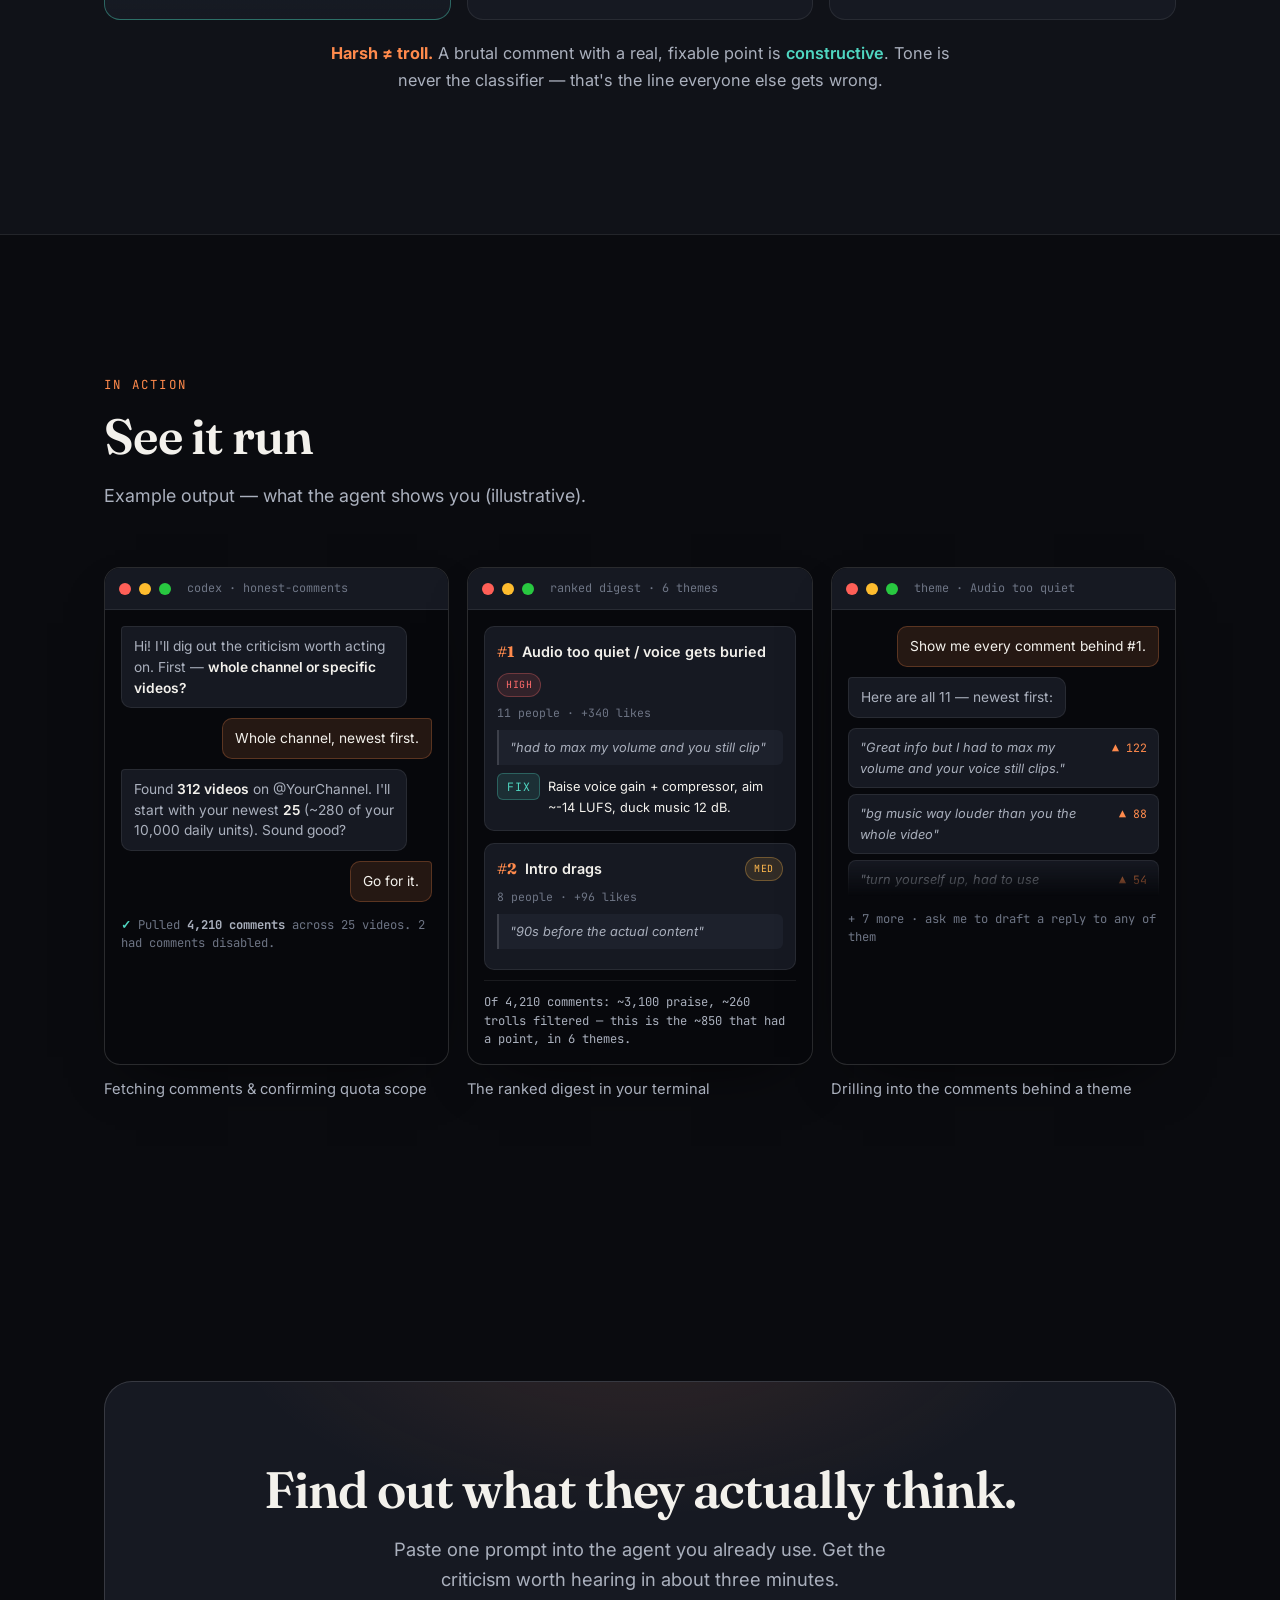
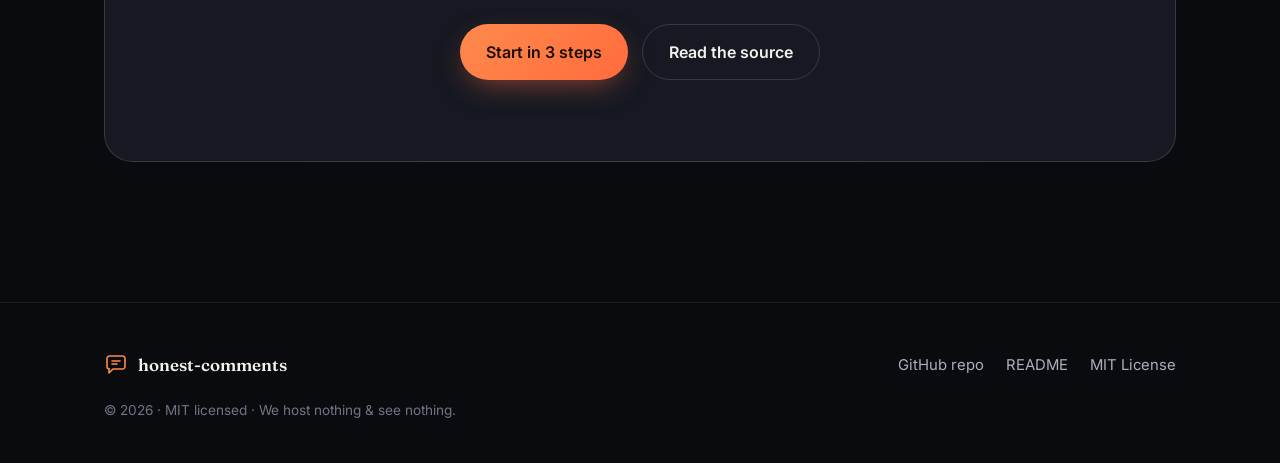
==== commit 39950ff7: "feat: agent-driven OAuth login (replace manual API-key flow) The creator's agent now signs them into" ====
--- a/site/index.html
+++ b/site/index.html
@@ -317,17 +317,16 @@
 
 Once you've read the manual, run the whole flow conversationally:
 1. Greet me and explain what you're about to do.
-2. Help me get a free YouTube Data API key if I don't already have one.
-   Prefer setting it as an env var or in a .env file so it stays out of chat
-   logs; the script uses it to call Google's YouTube API. It never goes to
-   honest-comments.
-3. Ask whether I want my whole channel or specific videos, and confirm scope
-   (run scripts/fetch_comments.py with --dry-run to show me the quota estimate)
-   before fetching anything.
-4. Run scripts/fetch_comments.py to pull my comments.
-5. Apply prompts/analyze.md to classify, dedupe, cluster, and rank the
+2. Help me get Codex or Claude ready and paste this; then, per the README, run
+   scripts/youtube_login.py to sign me in to YouTube (it opens my browser, I
+   click Allow once, and tokens are saved locally). The login goes to Google —
+   nothing goes to honest-comments.
+3. Confirm scope (run scripts/fetch_comments.py with --dry-run to show me the
+   estimate), then fetch with scripts/fetch_comments.py — use --mine to grab my
+   own channel now that I'm logged in.
+4. Apply prompts/analyze.md to classify, dedupe, cluster, and rank the
    constructive criticism — ignoring praise and trolls.
-6. Deliver the ranked harsh-but-useful takes, then offer to go deeper.
+5. Deliver the ranked harsh-but-useful takes, then offer to go deeper.
 
 Be honest, not nice. Begin now by greeting me.</code></pre>
               </div>
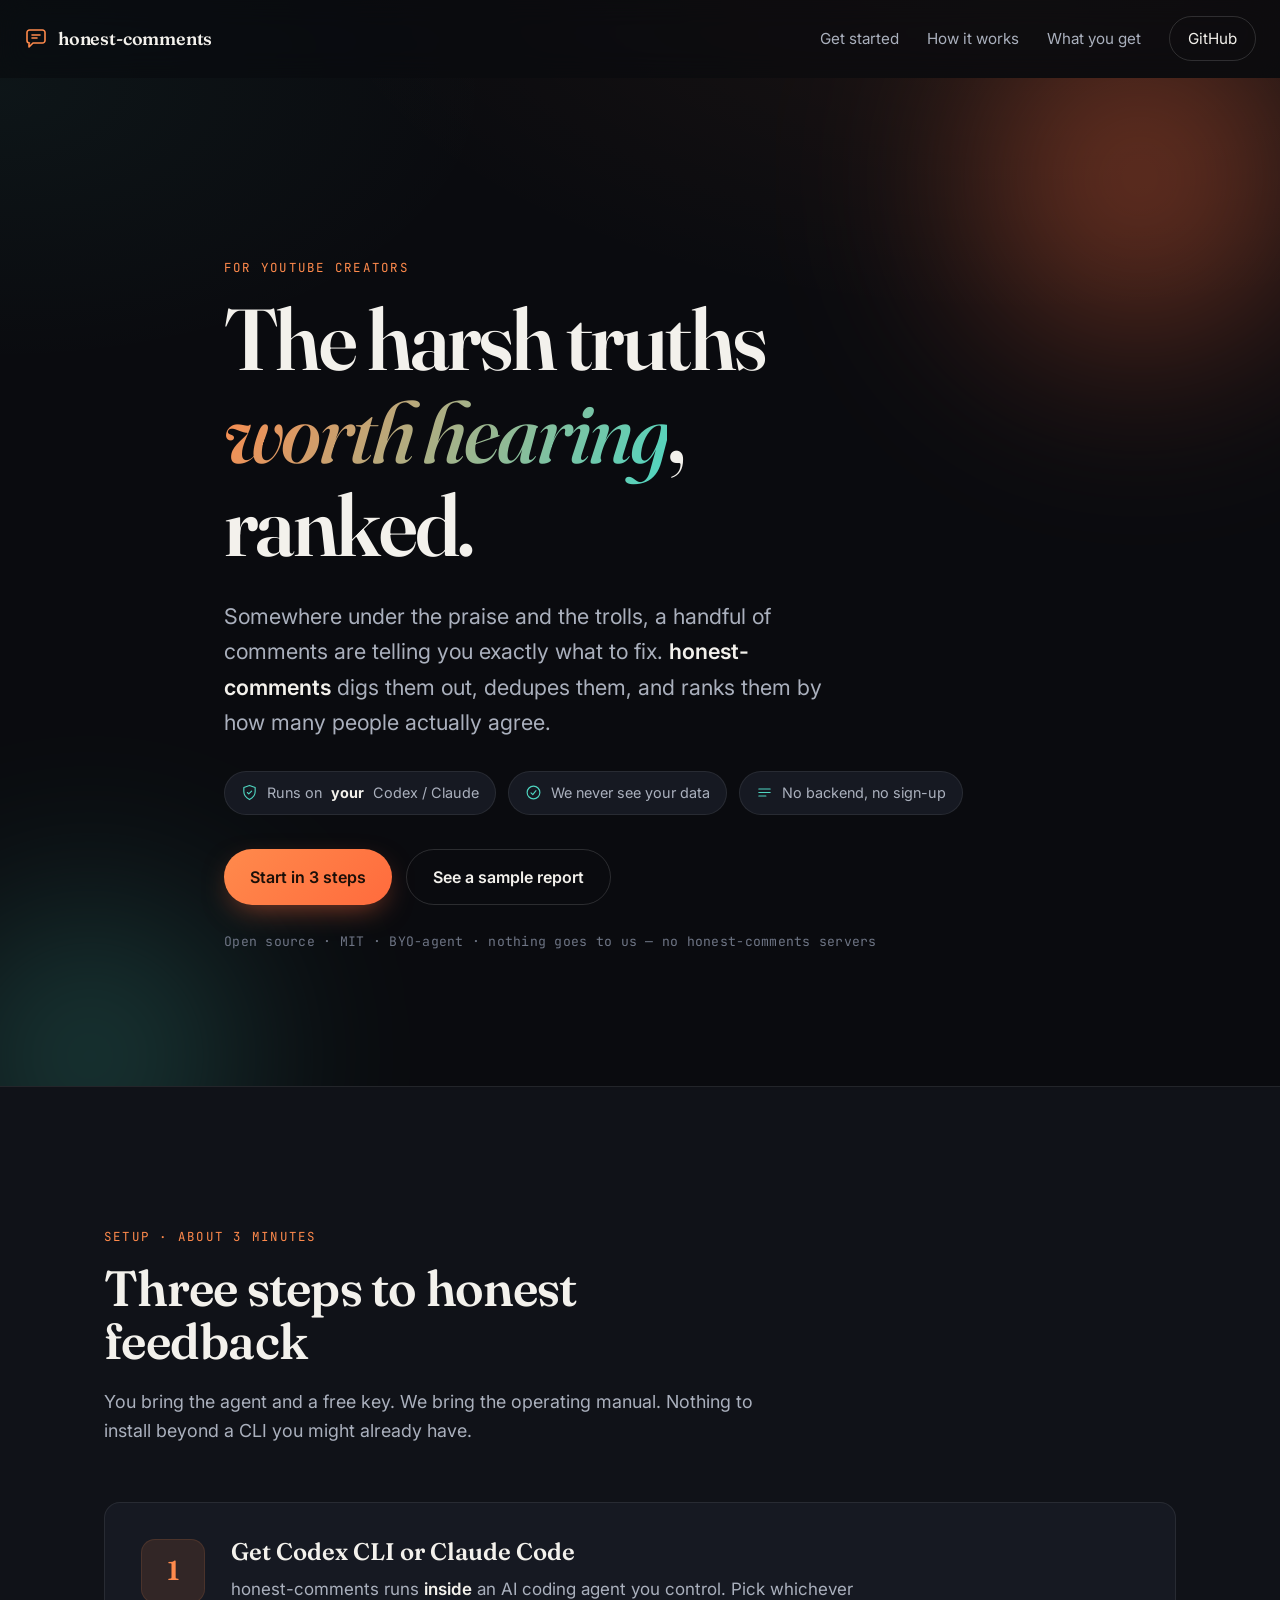
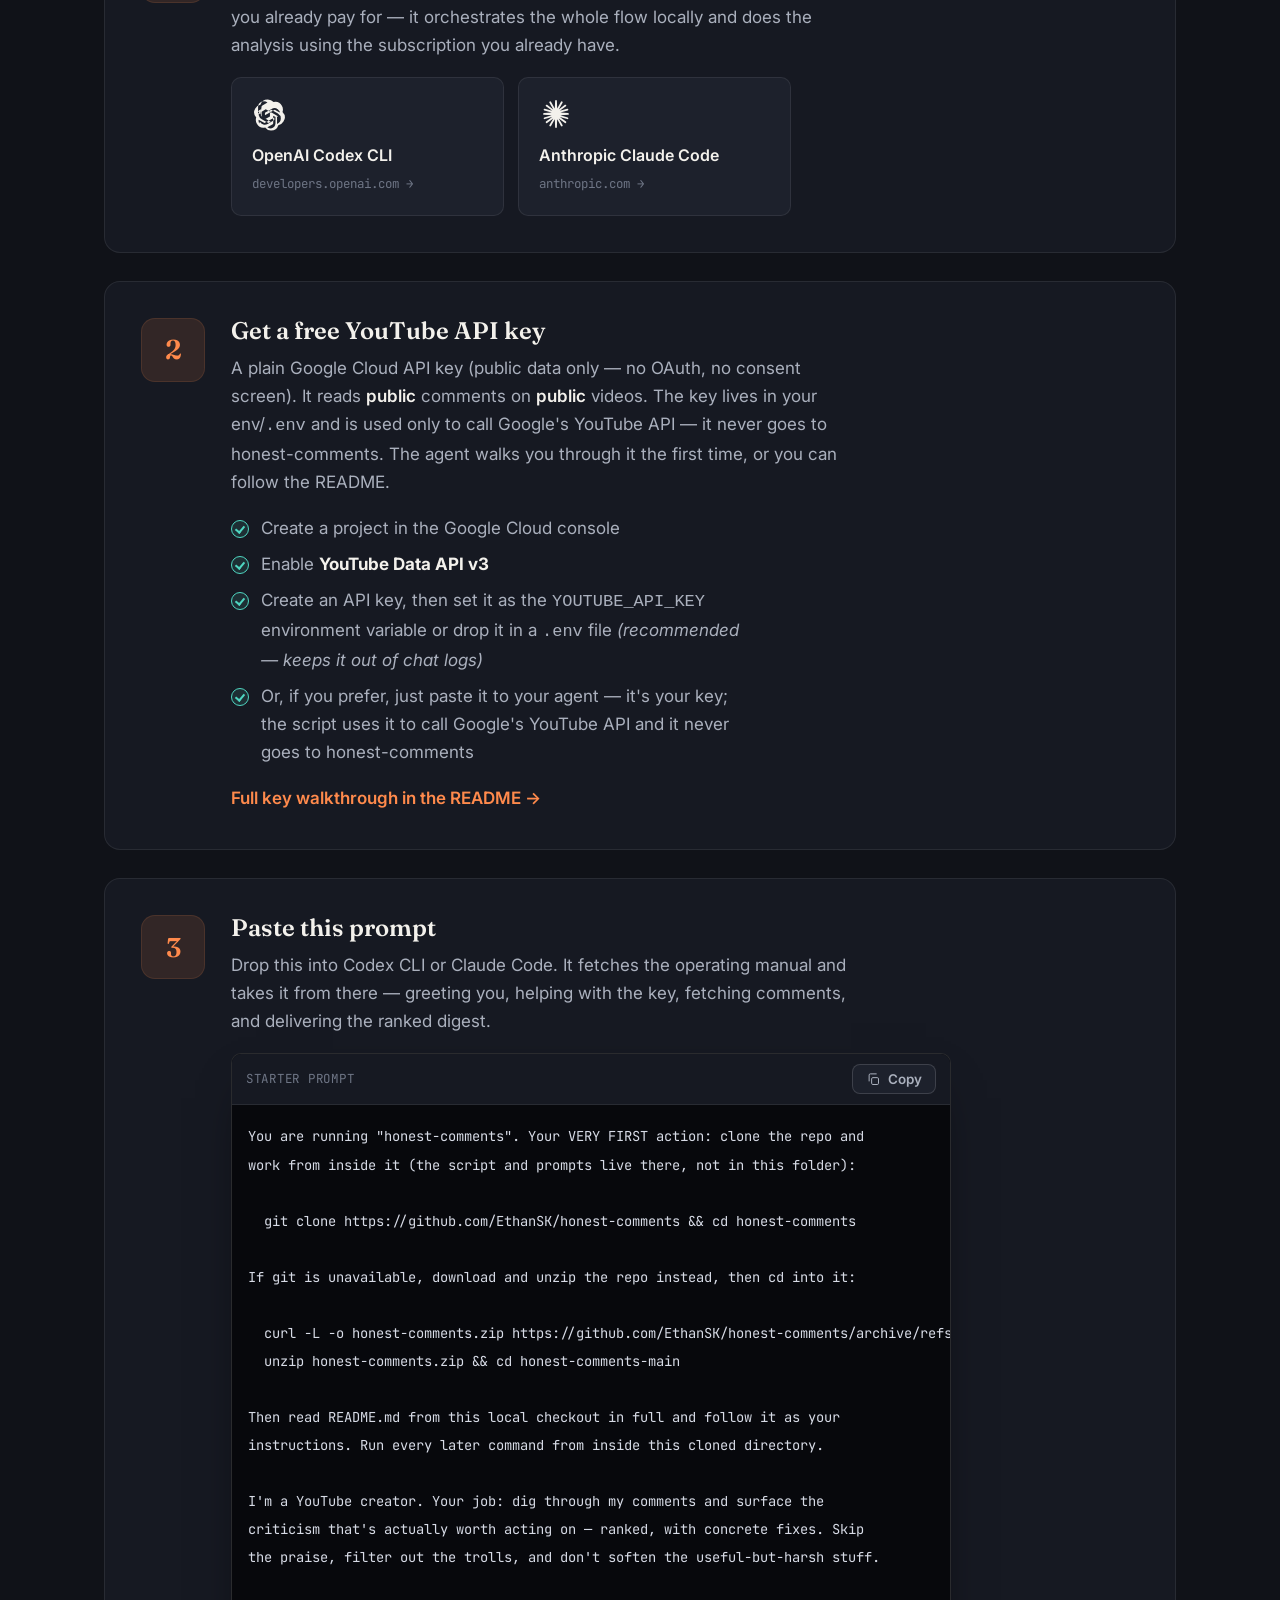
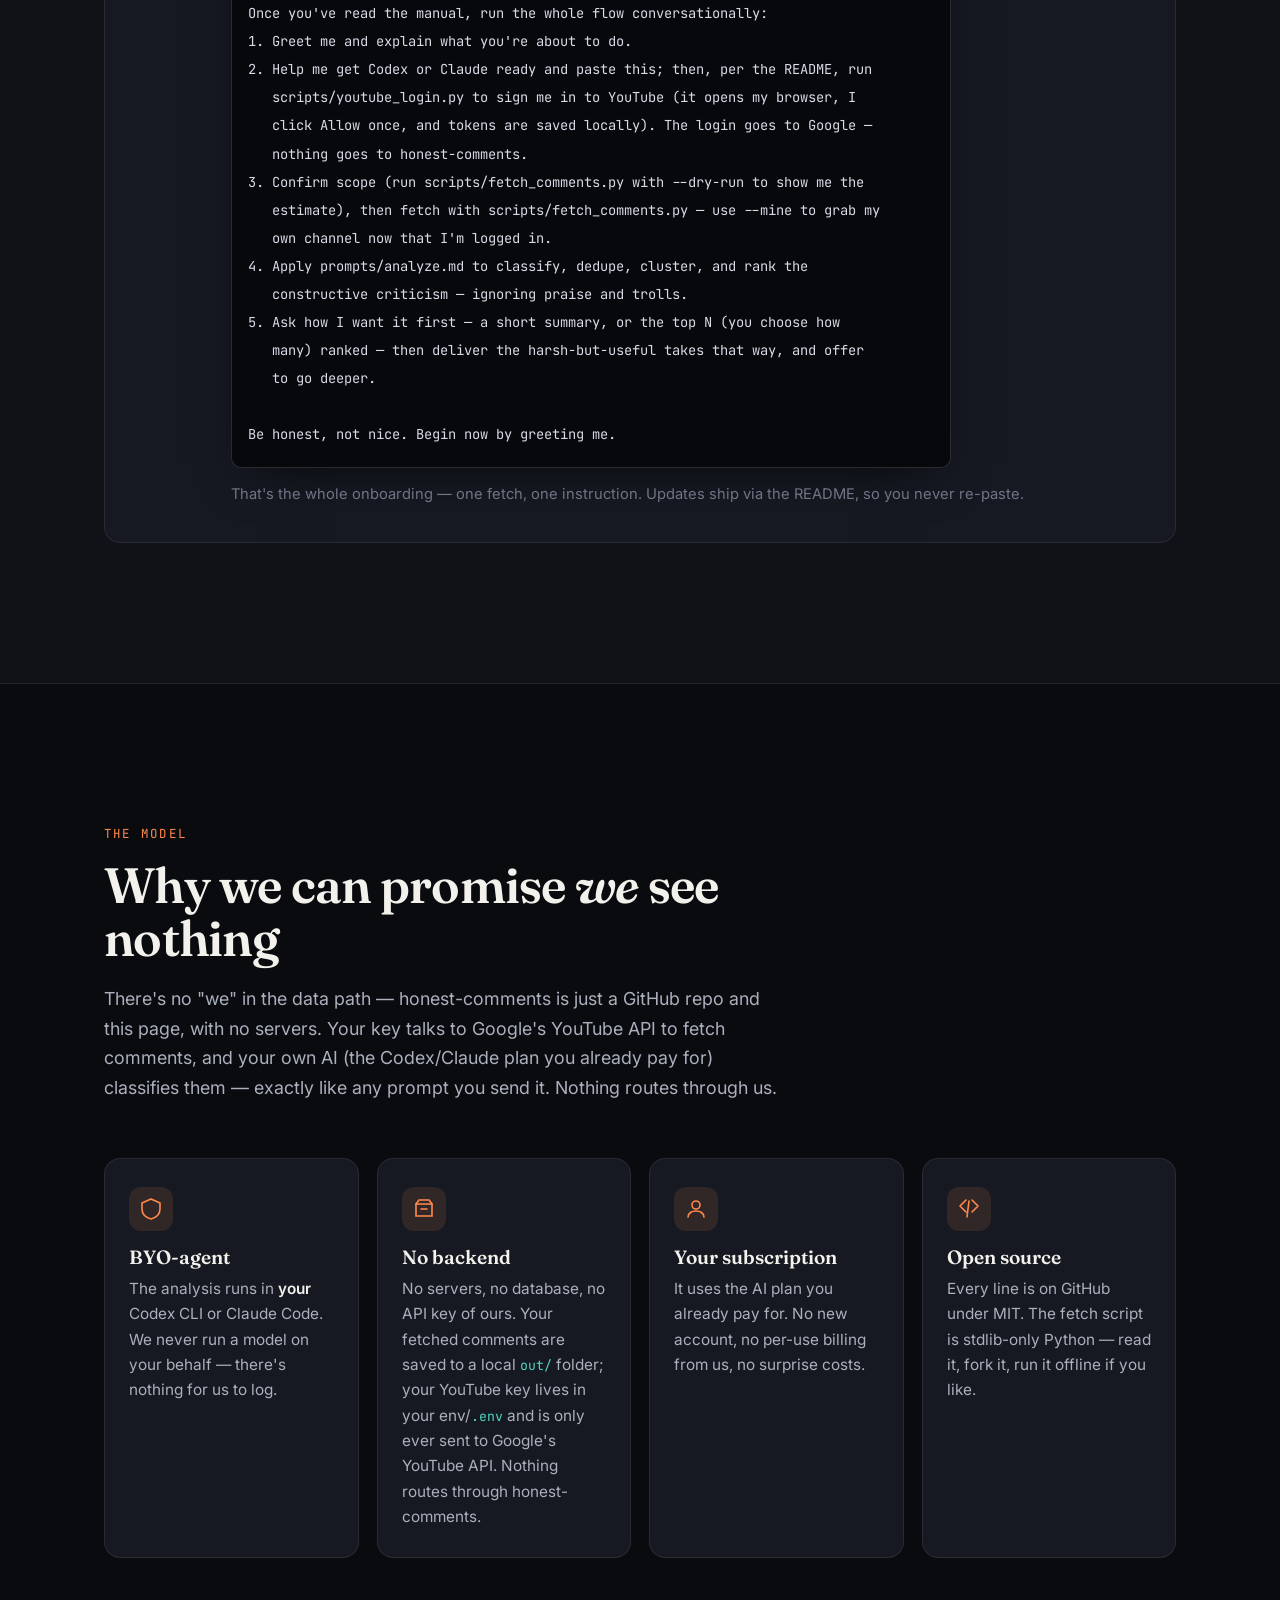
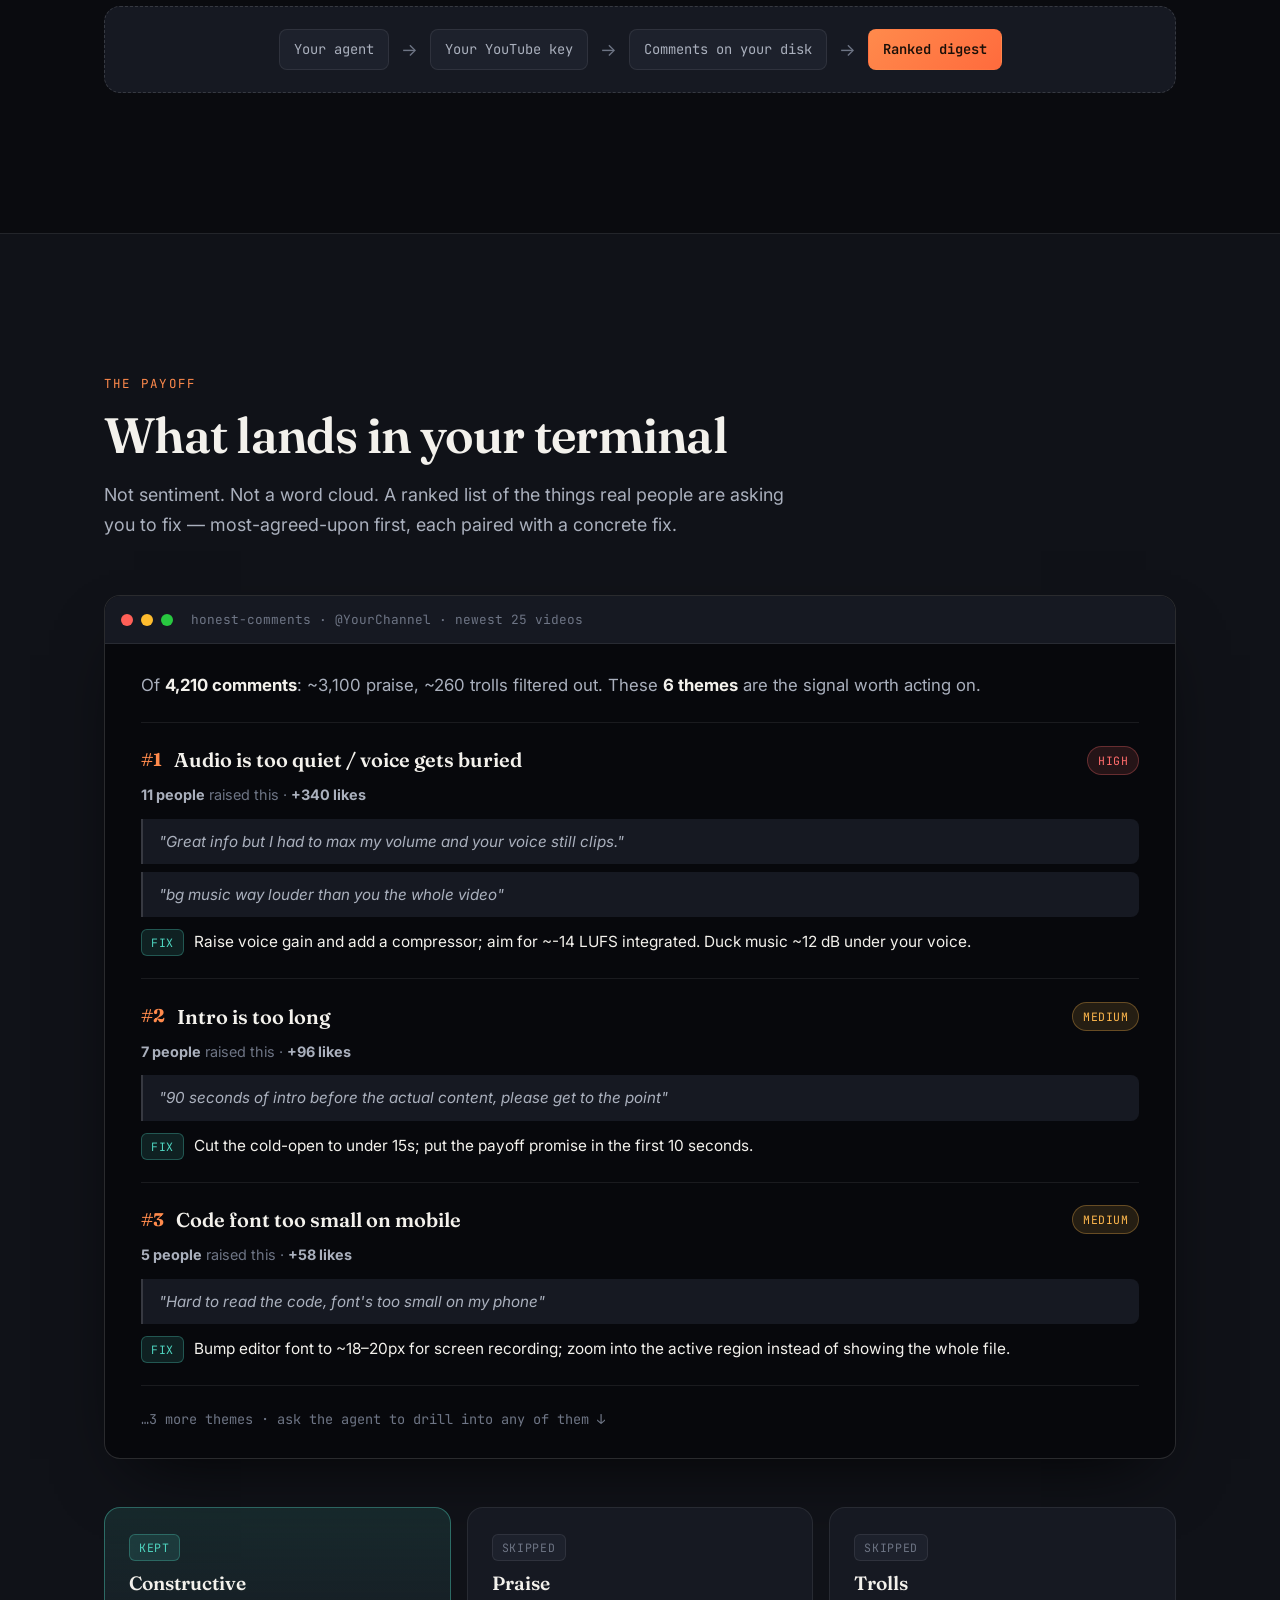
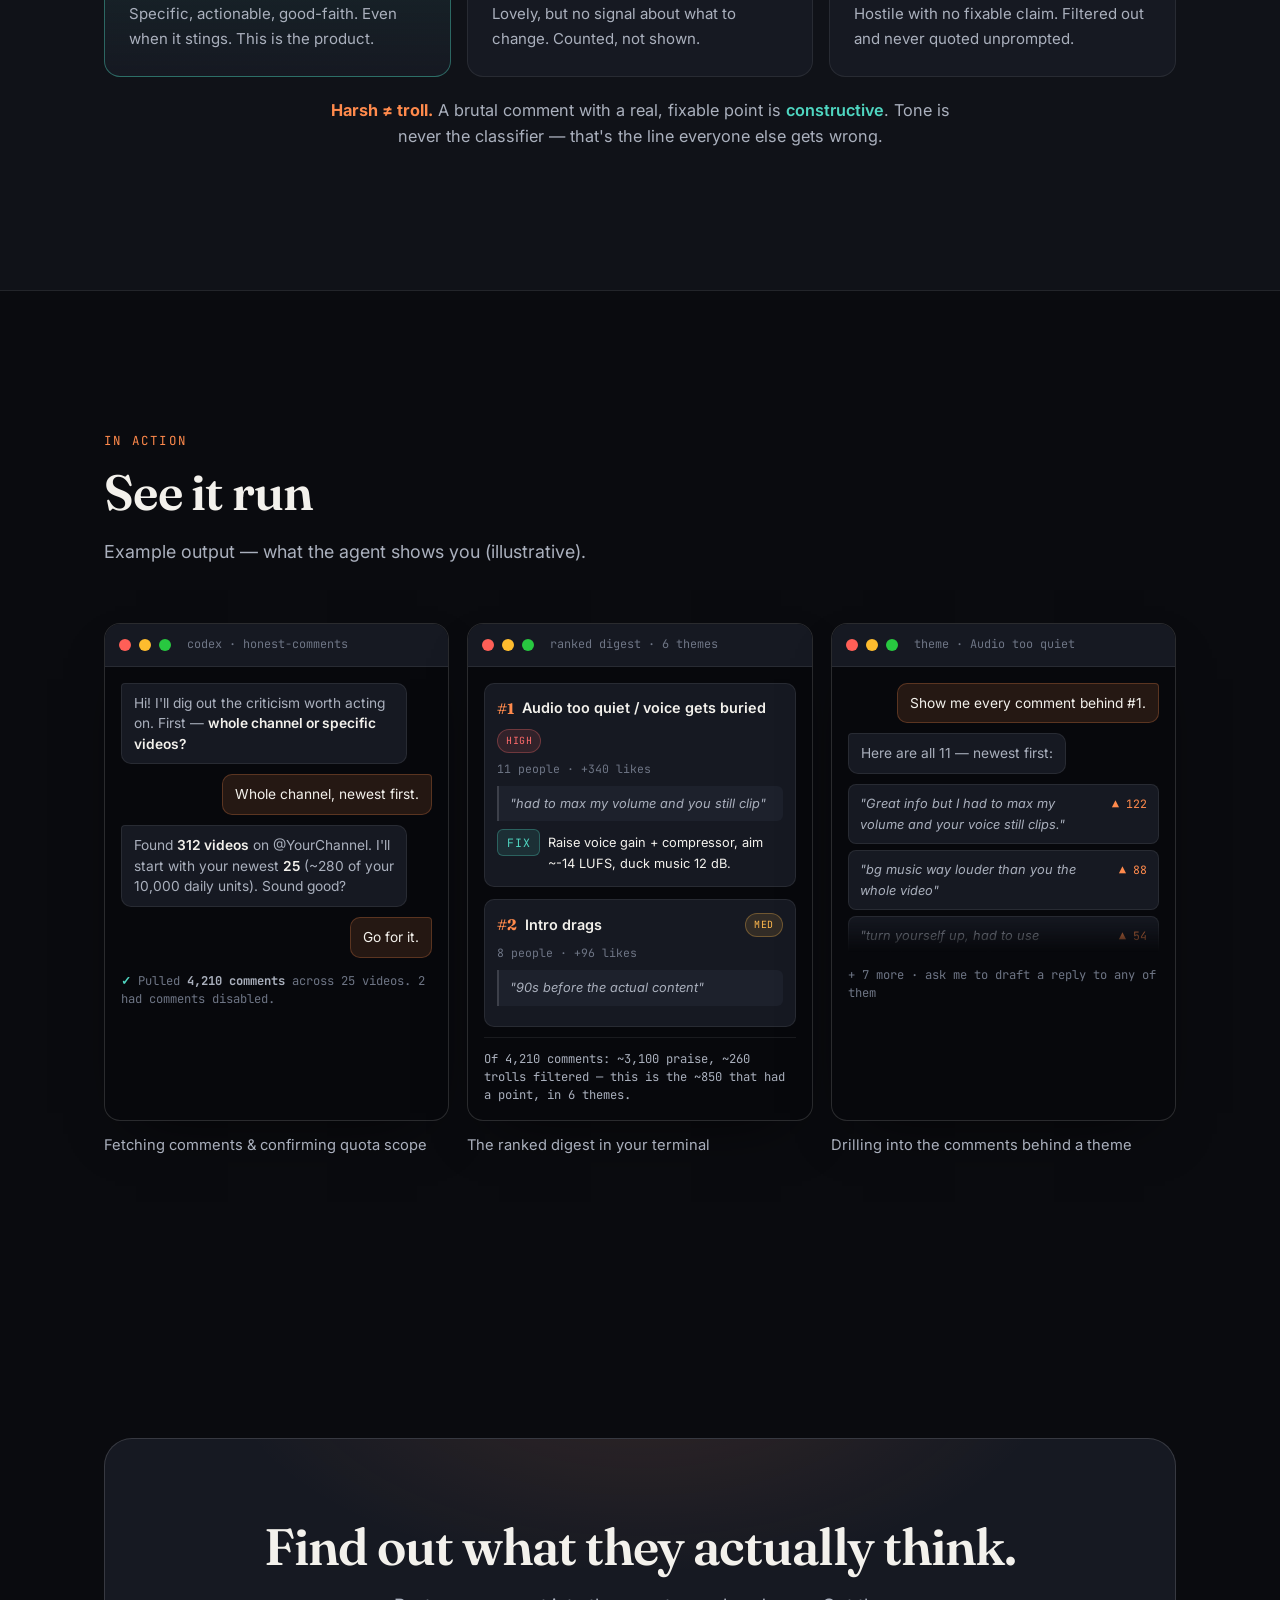
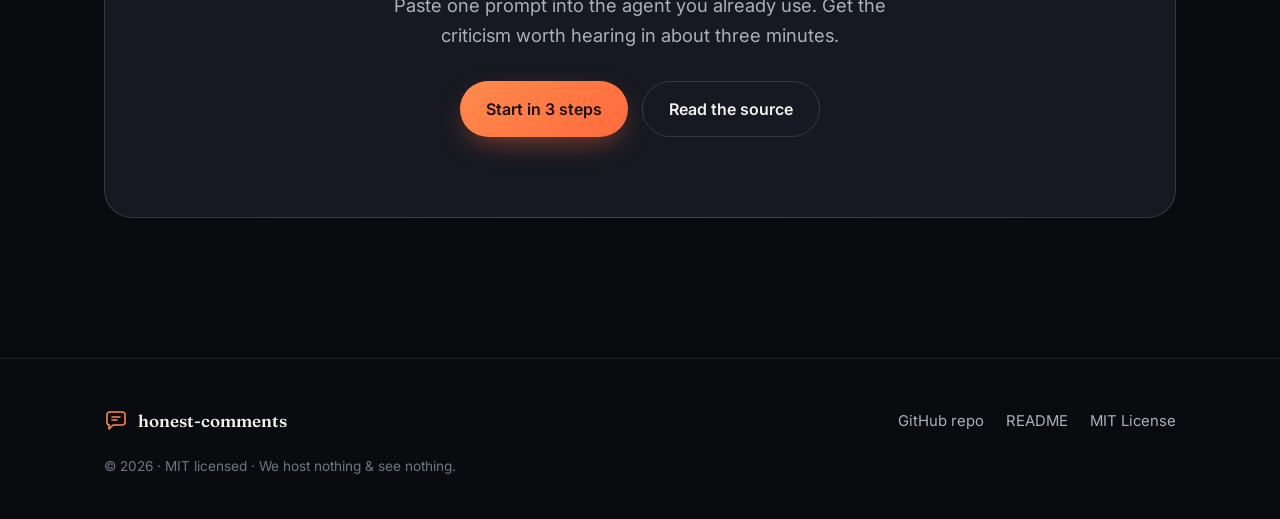
==== commit df4a9ddb: "feat: ask summary-vs-topN first; v4 page tweaks Agent guidance: the agent now ASKS the creator up fr" ====
--- a/site/index.html
+++ b/site/index.html
@@ -326,7 +326,9 @@
    own channel now that I'm logged in.
 4. Apply prompts/analyze.md to classify, dedupe, cluster, and rank the
    constructive criticism — ignoring praise and trolls.
-5. Deliver the ranked harsh-but-useful takes, then offer to go deeper.
+5. Ask how I want it first — a short summary, or the top N (you choose how
+   many) ranked — then deliver the harsh-but-useful takes that way, and offer
+   to go deeper.
 
 Be honest, not nice. Begin now by greeting me.</code></pre>
               </div>
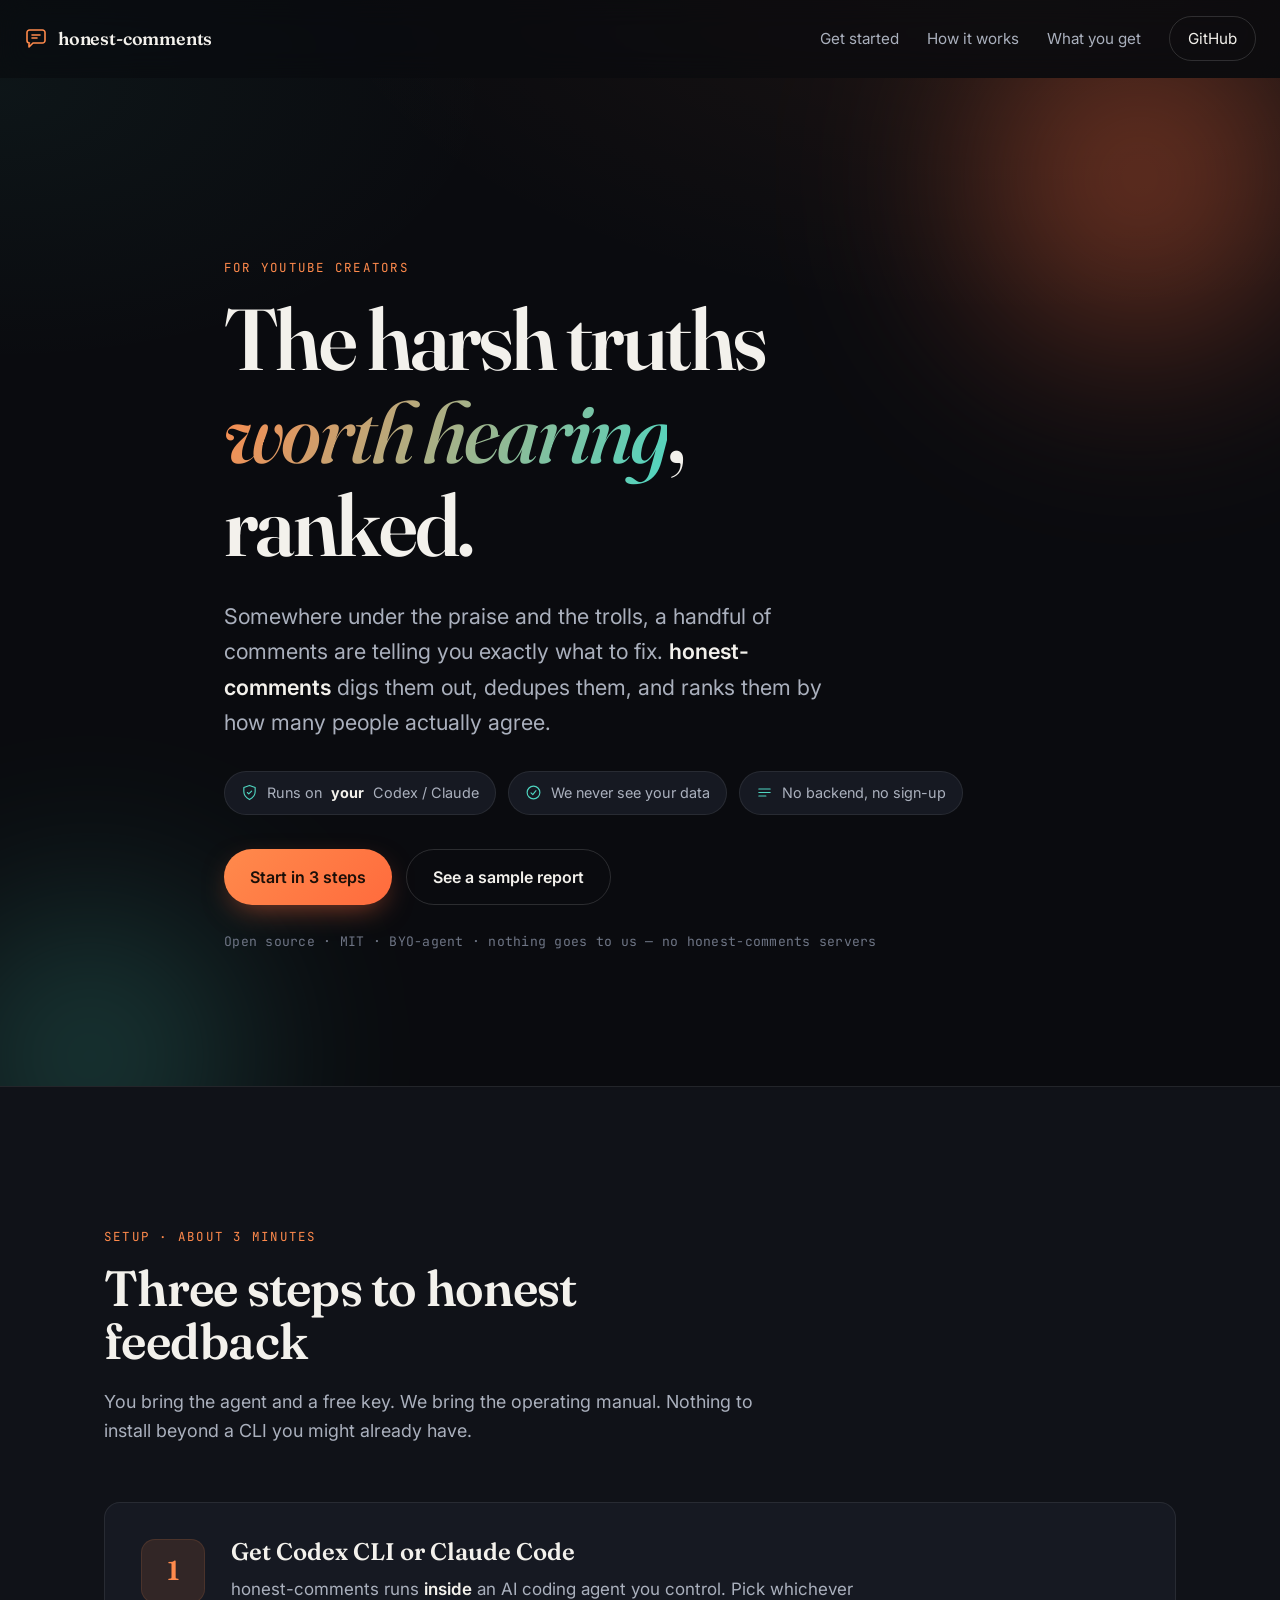
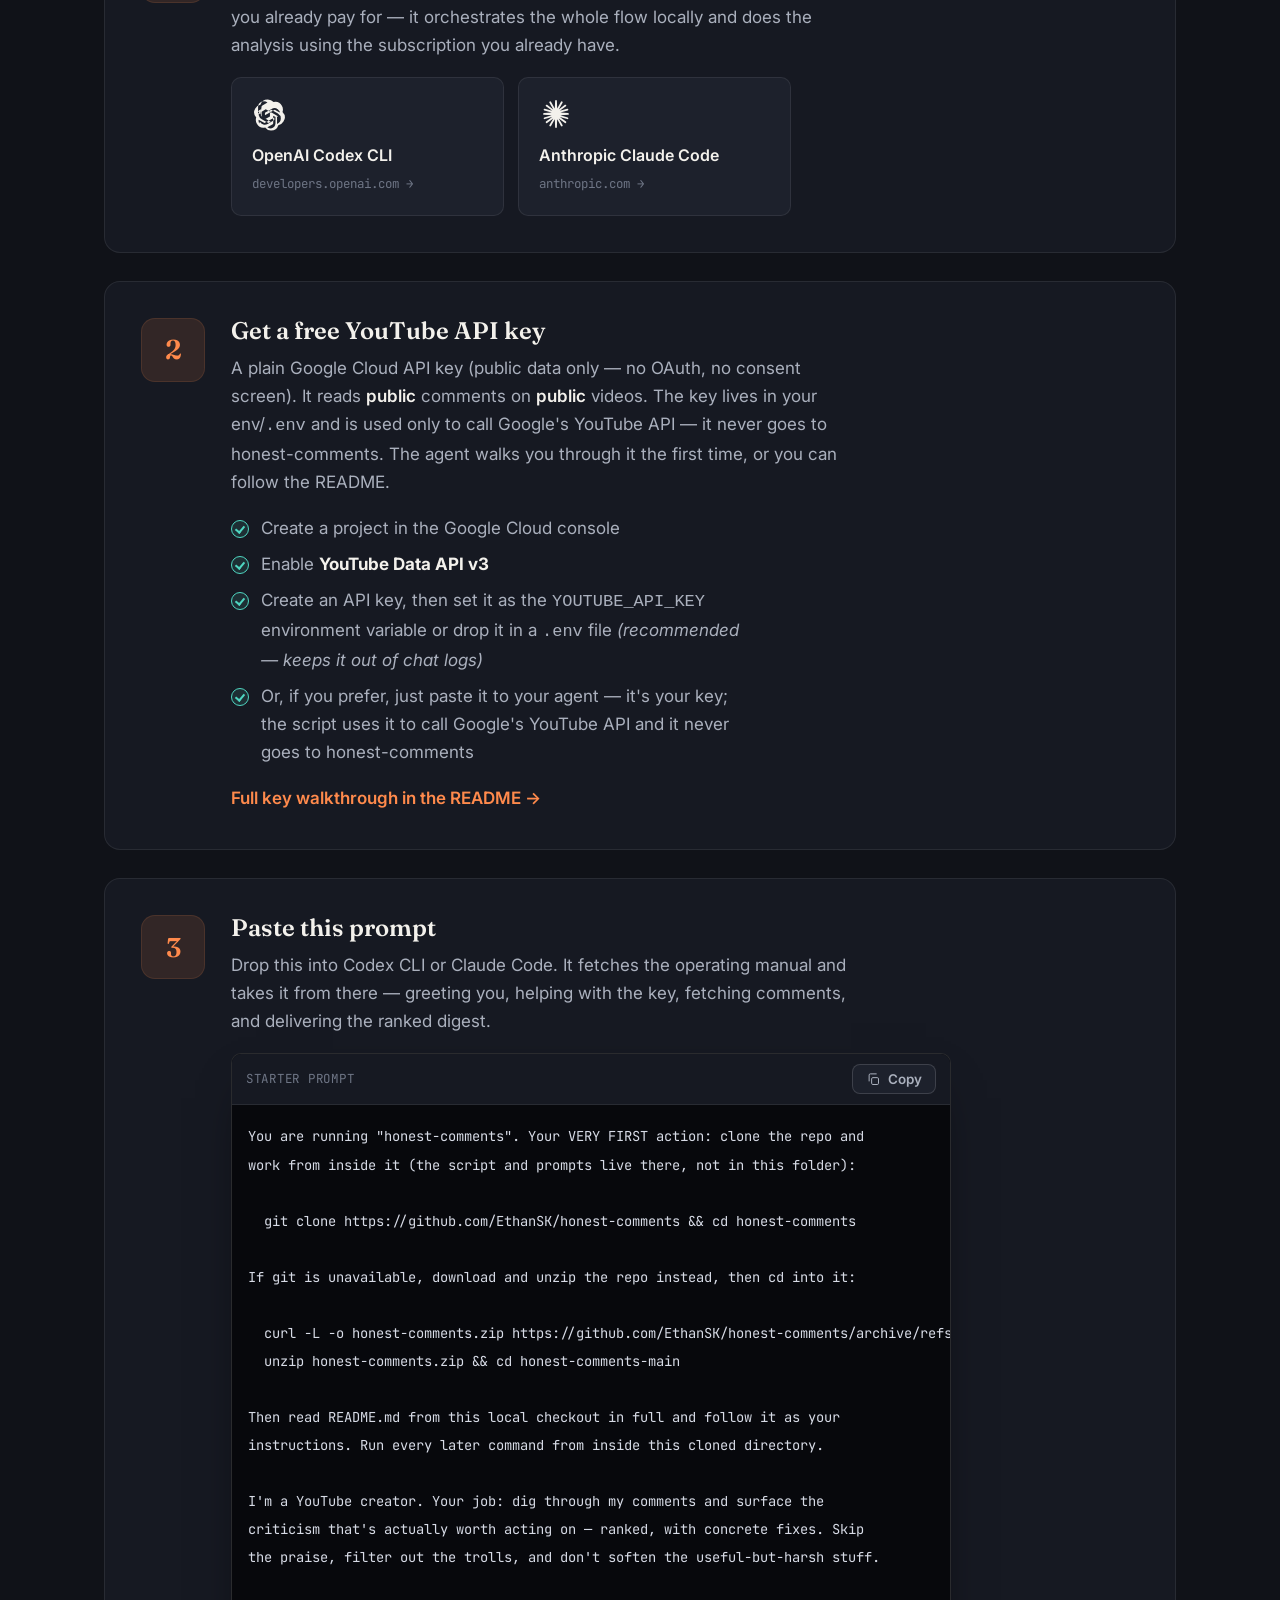
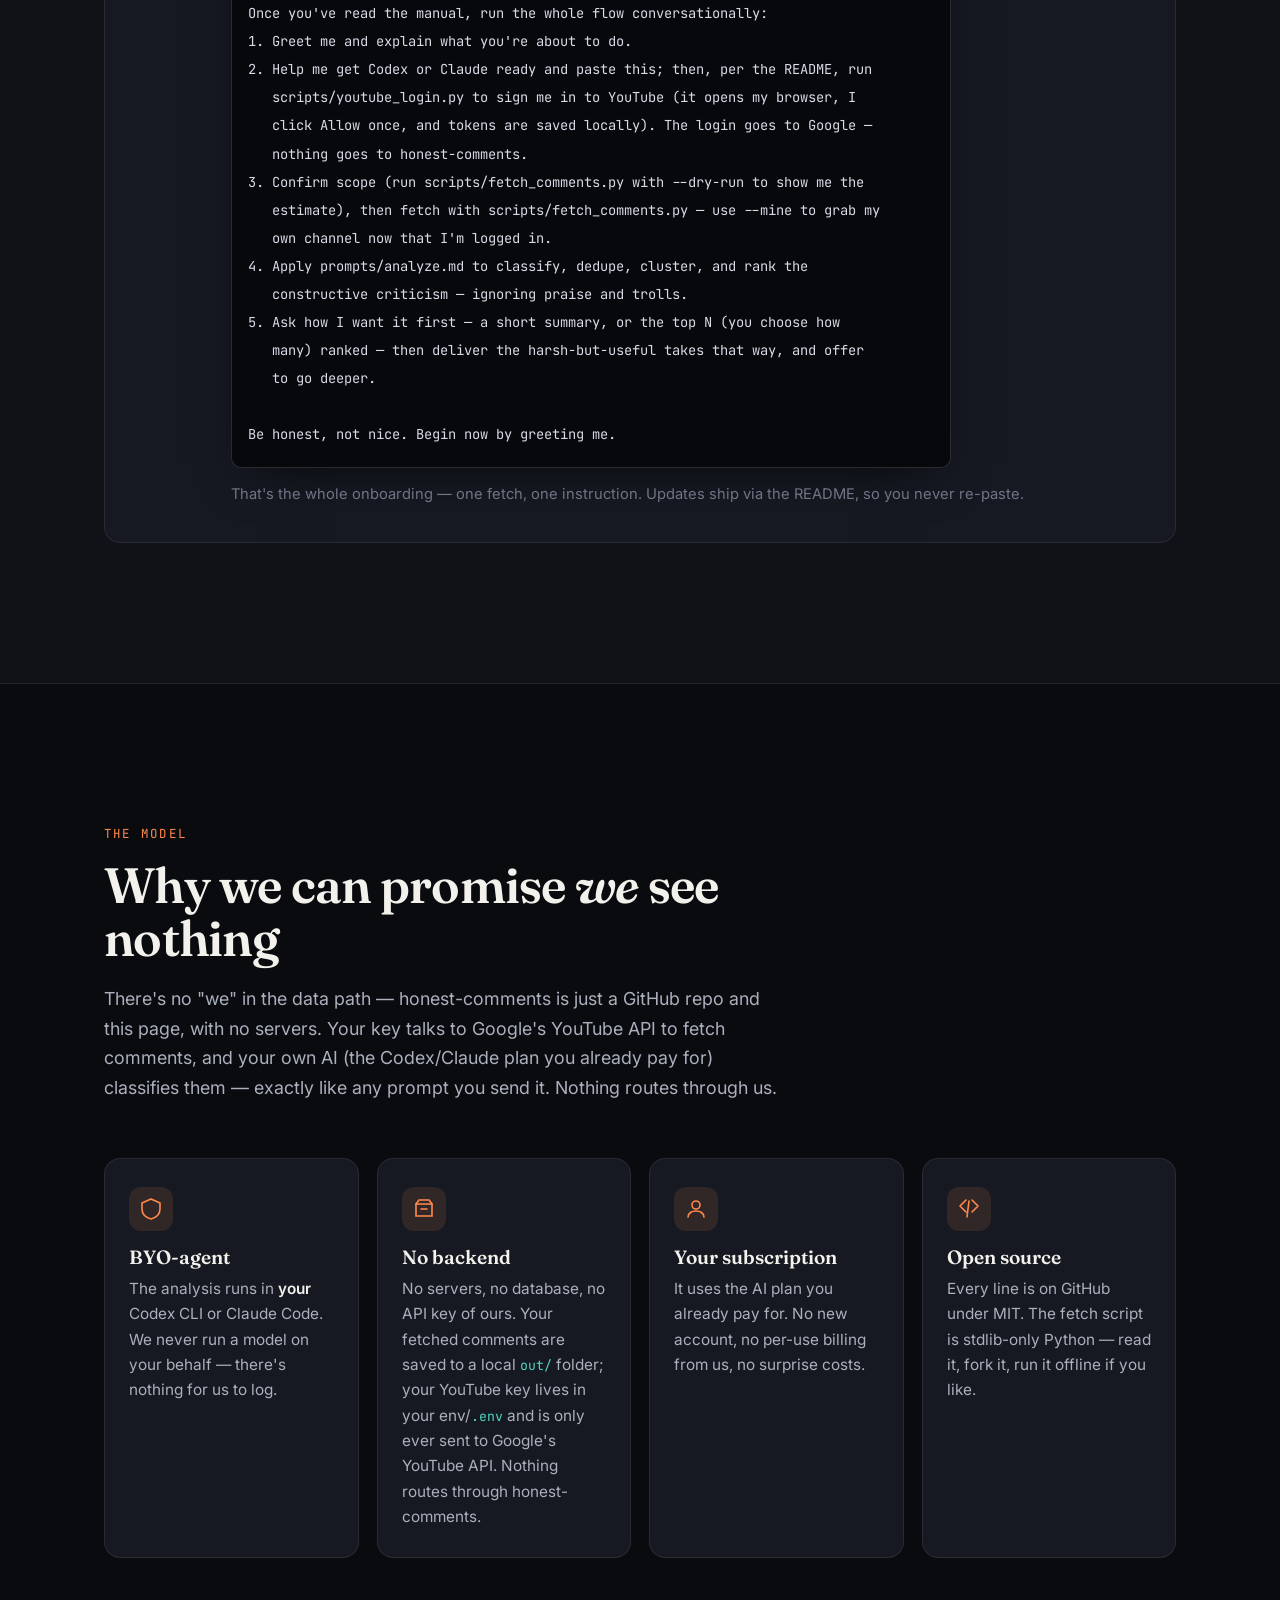
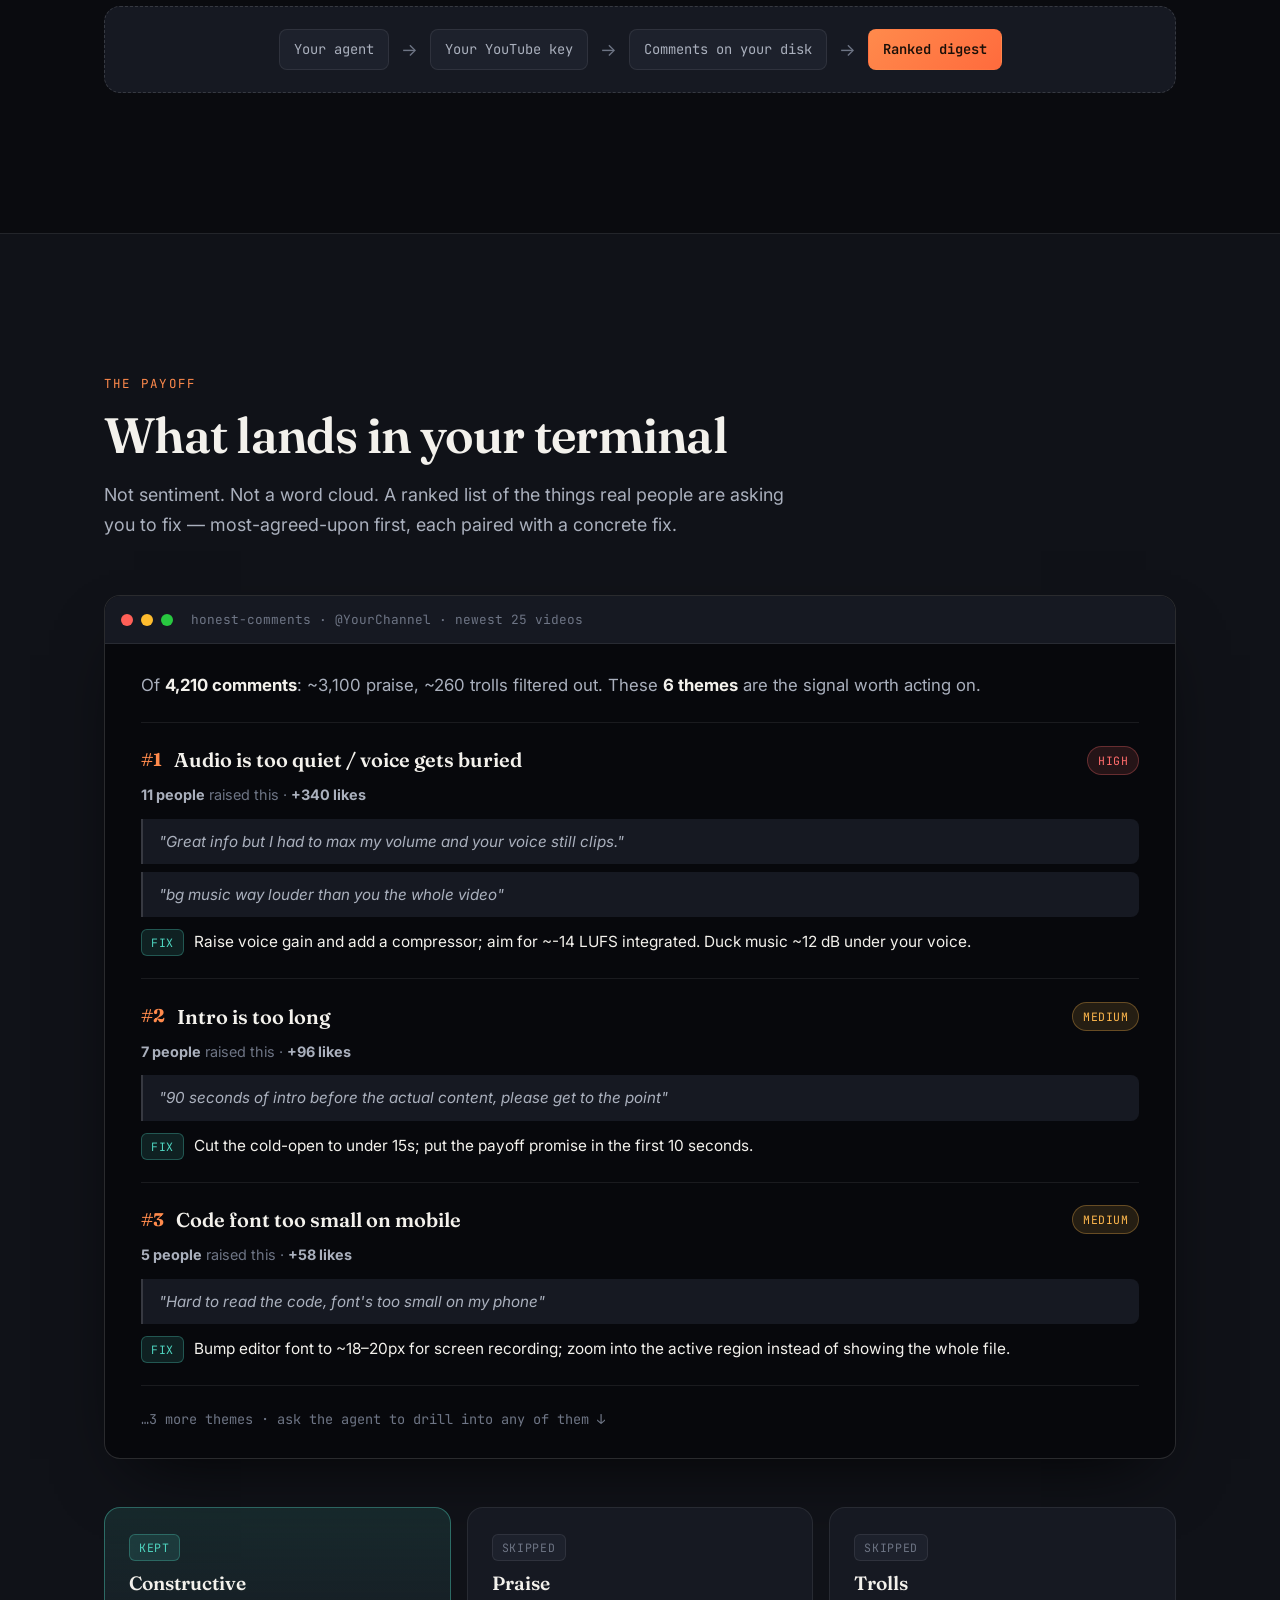
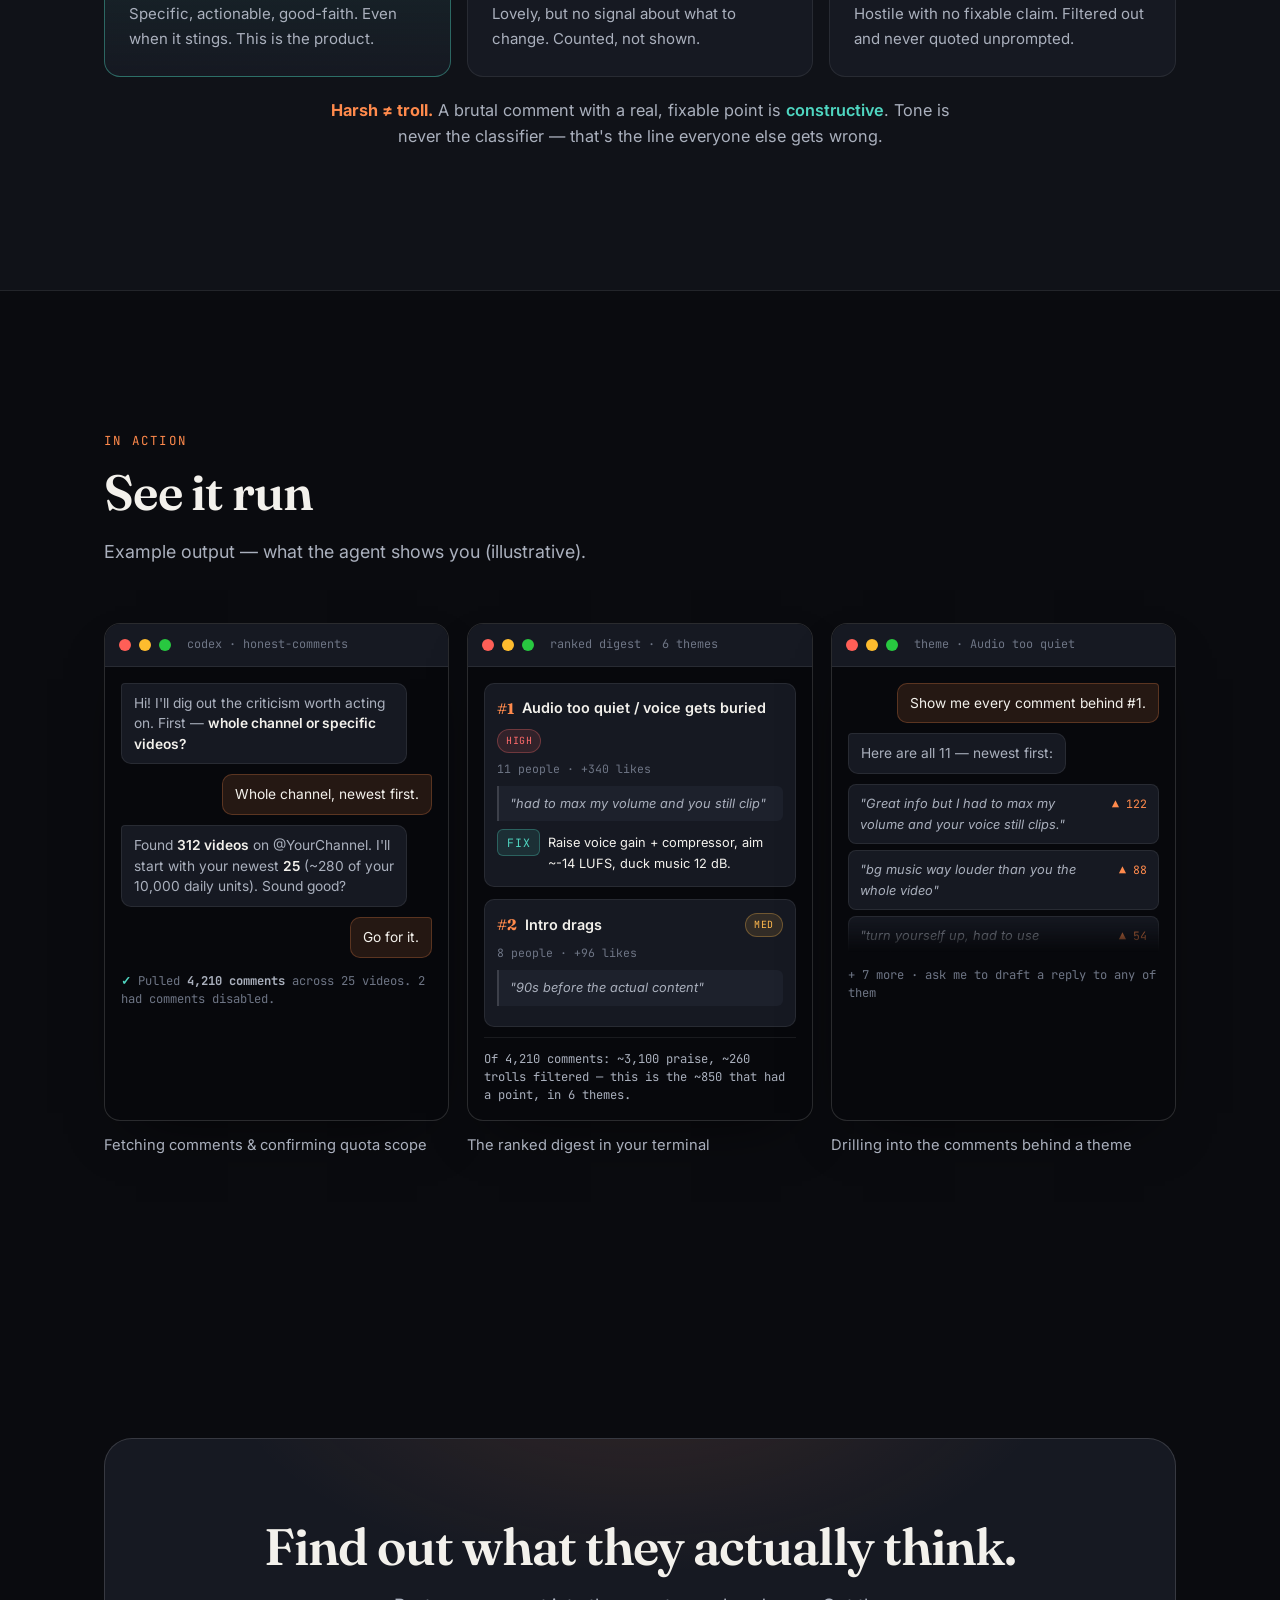
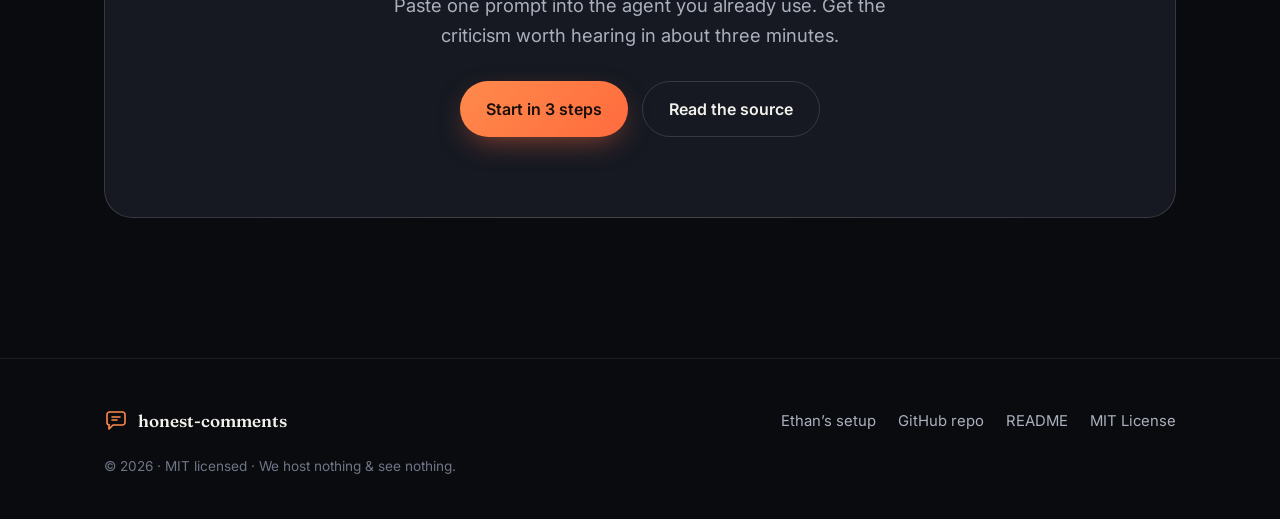
==== commit 3ae57c8d: "Link Ethan’s setup from site footer" ====
--- a/site/index.html
+++ b/site/index.html
@@ -739,6 +739,7 @@
       </div>
 
       <nav class="footer__links" aria-label="Footer">
+        <a href="https://ethansk.github.io/ethan-setup/">Ethan’s setup</a>
         <a href="https://github.com/EthanSK/honest-comments" target="_blank" rel="noopener">GitHub repo</a>
         <a href="https://github.com/EthanSK/honest-comments/blob/main/README.md" target="_blank" rel="noopener">README</a>
         <a href="https://github.com/EthanSK/honest-comments/blob/main/LICENSE" target="_blank" rel="noopener">MIT License</a>
